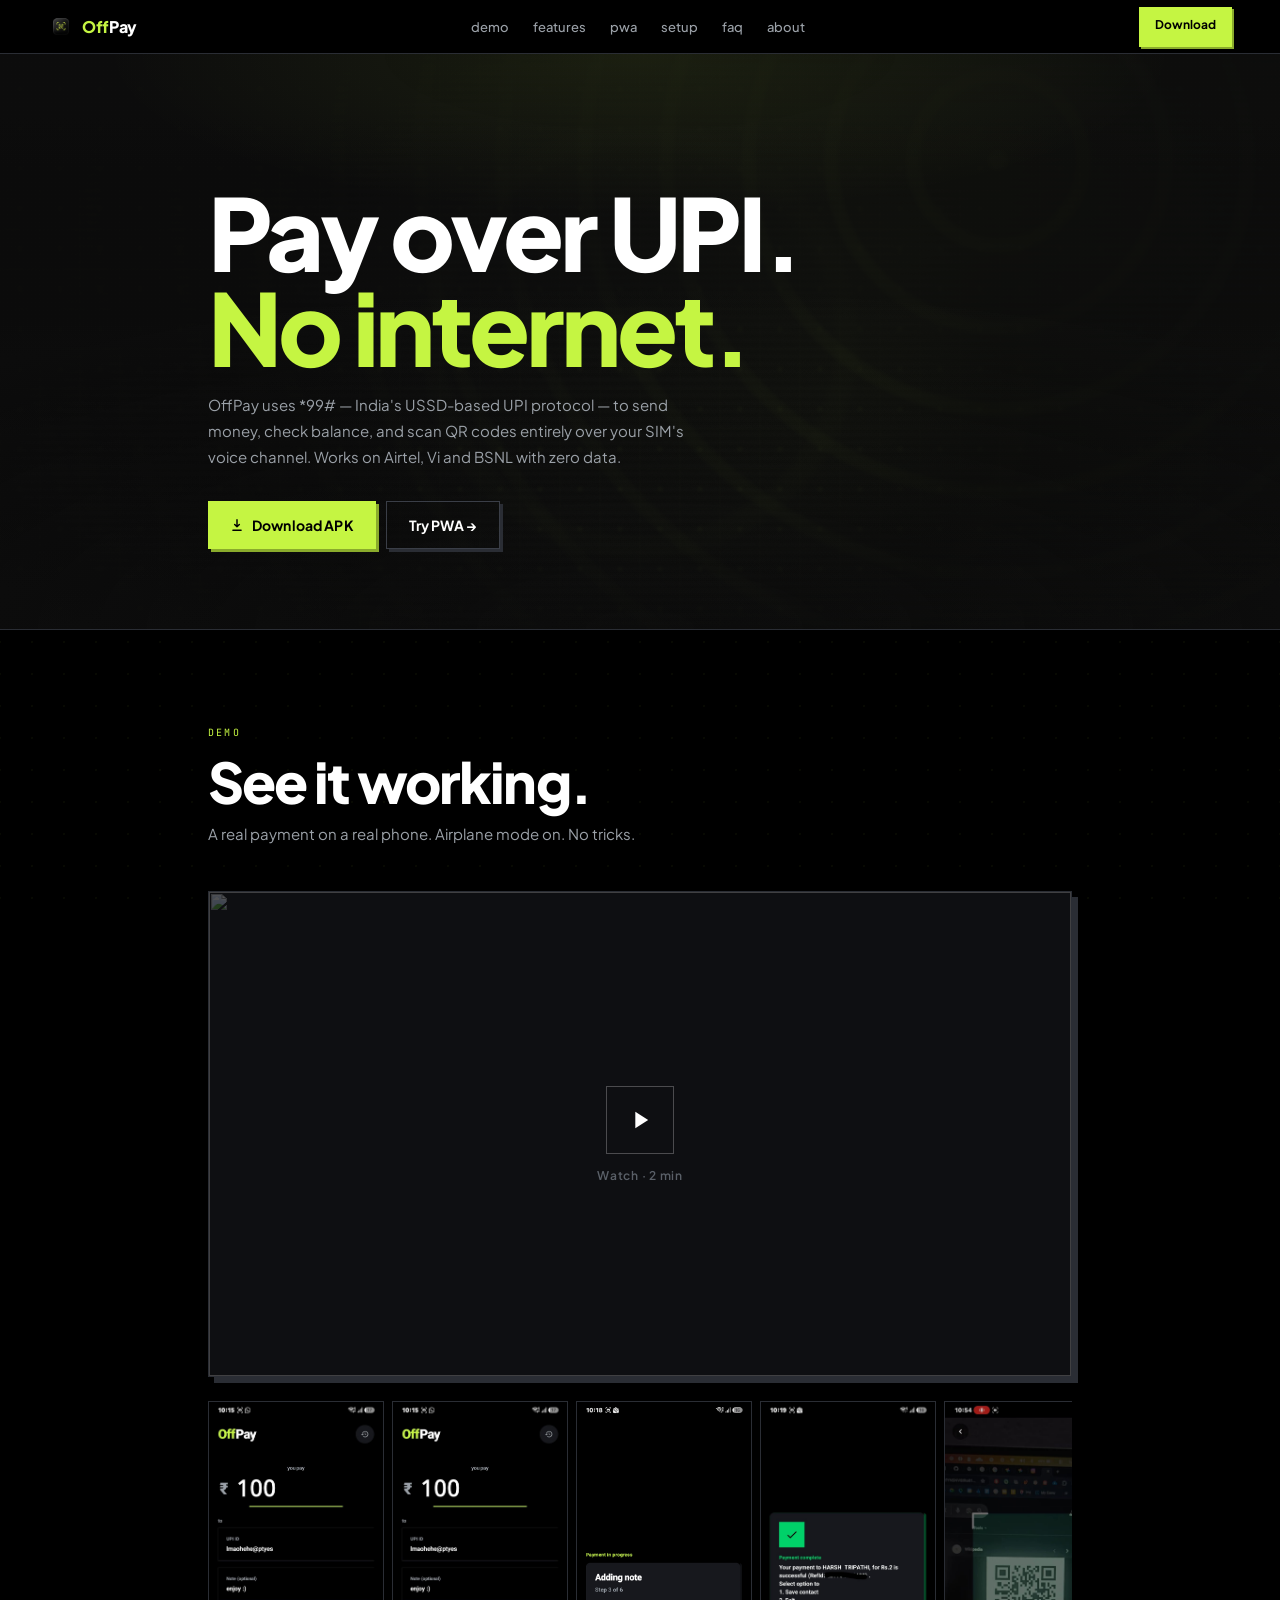
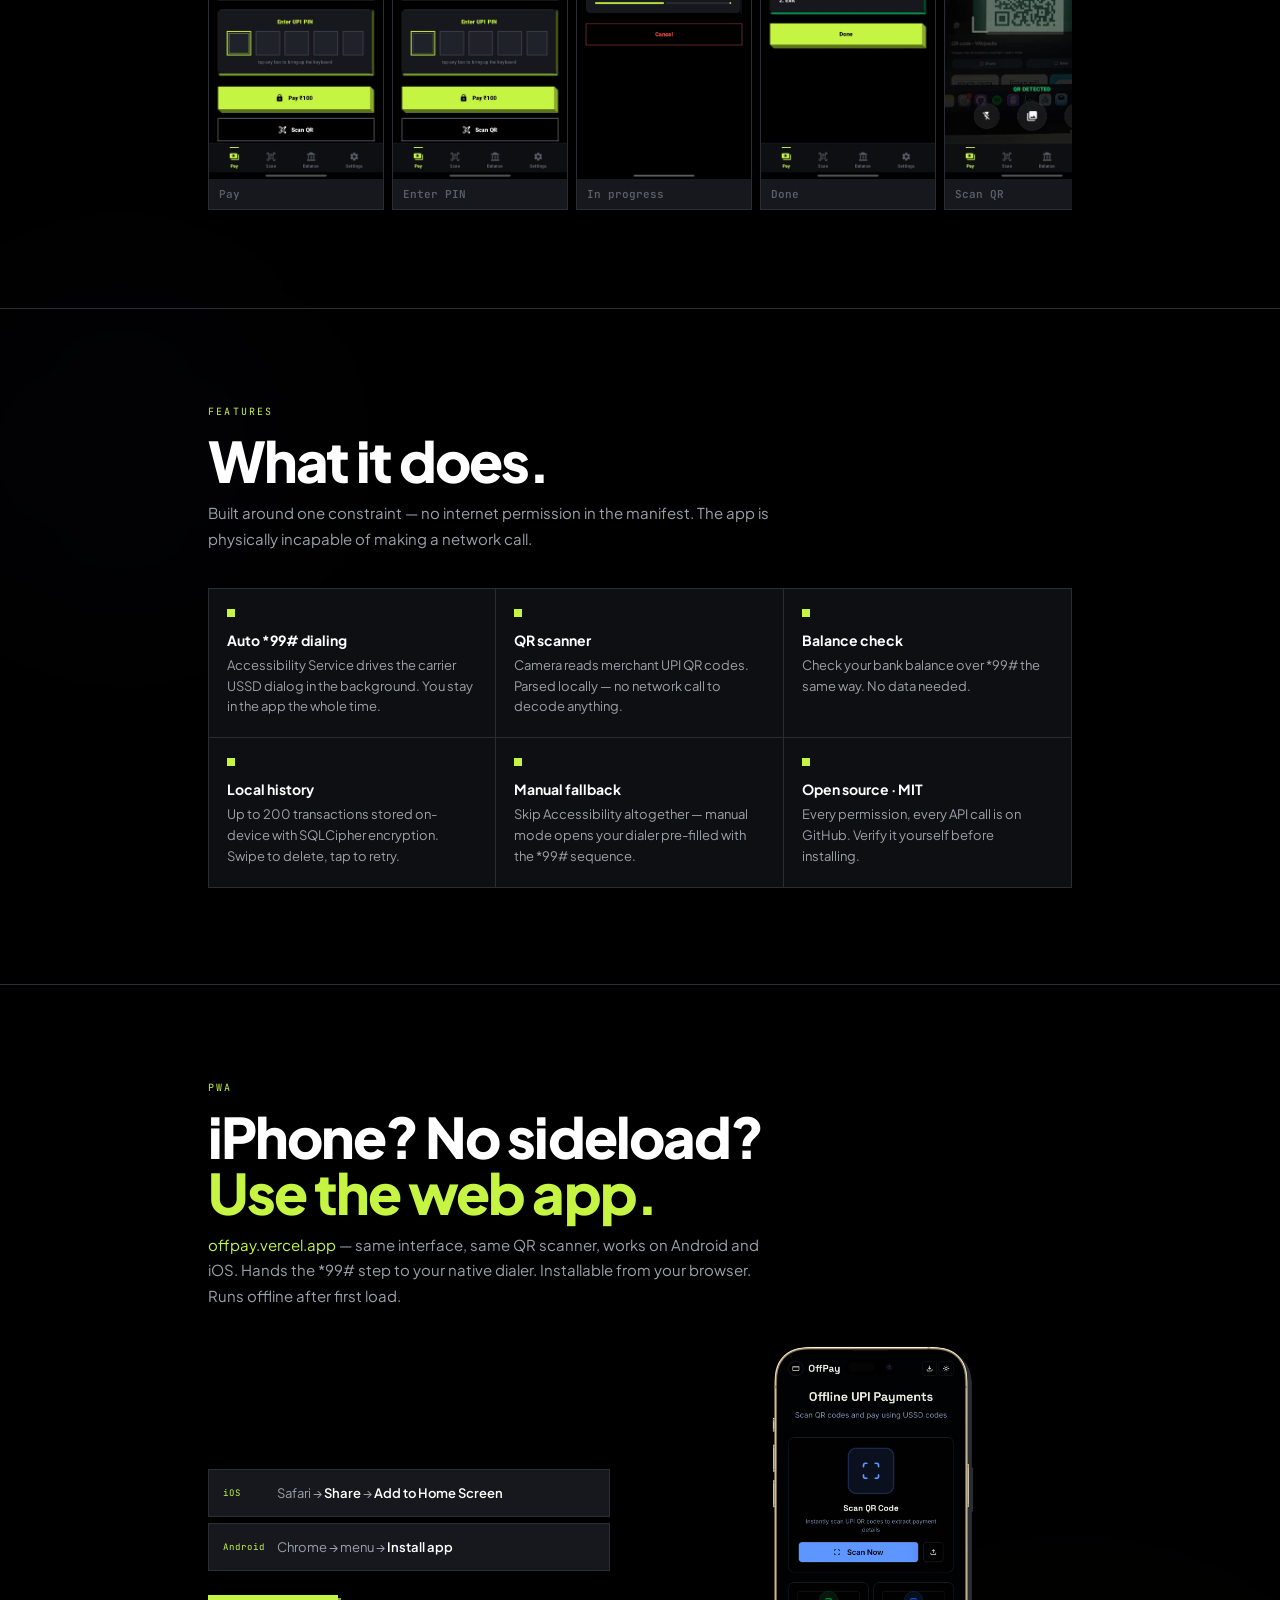
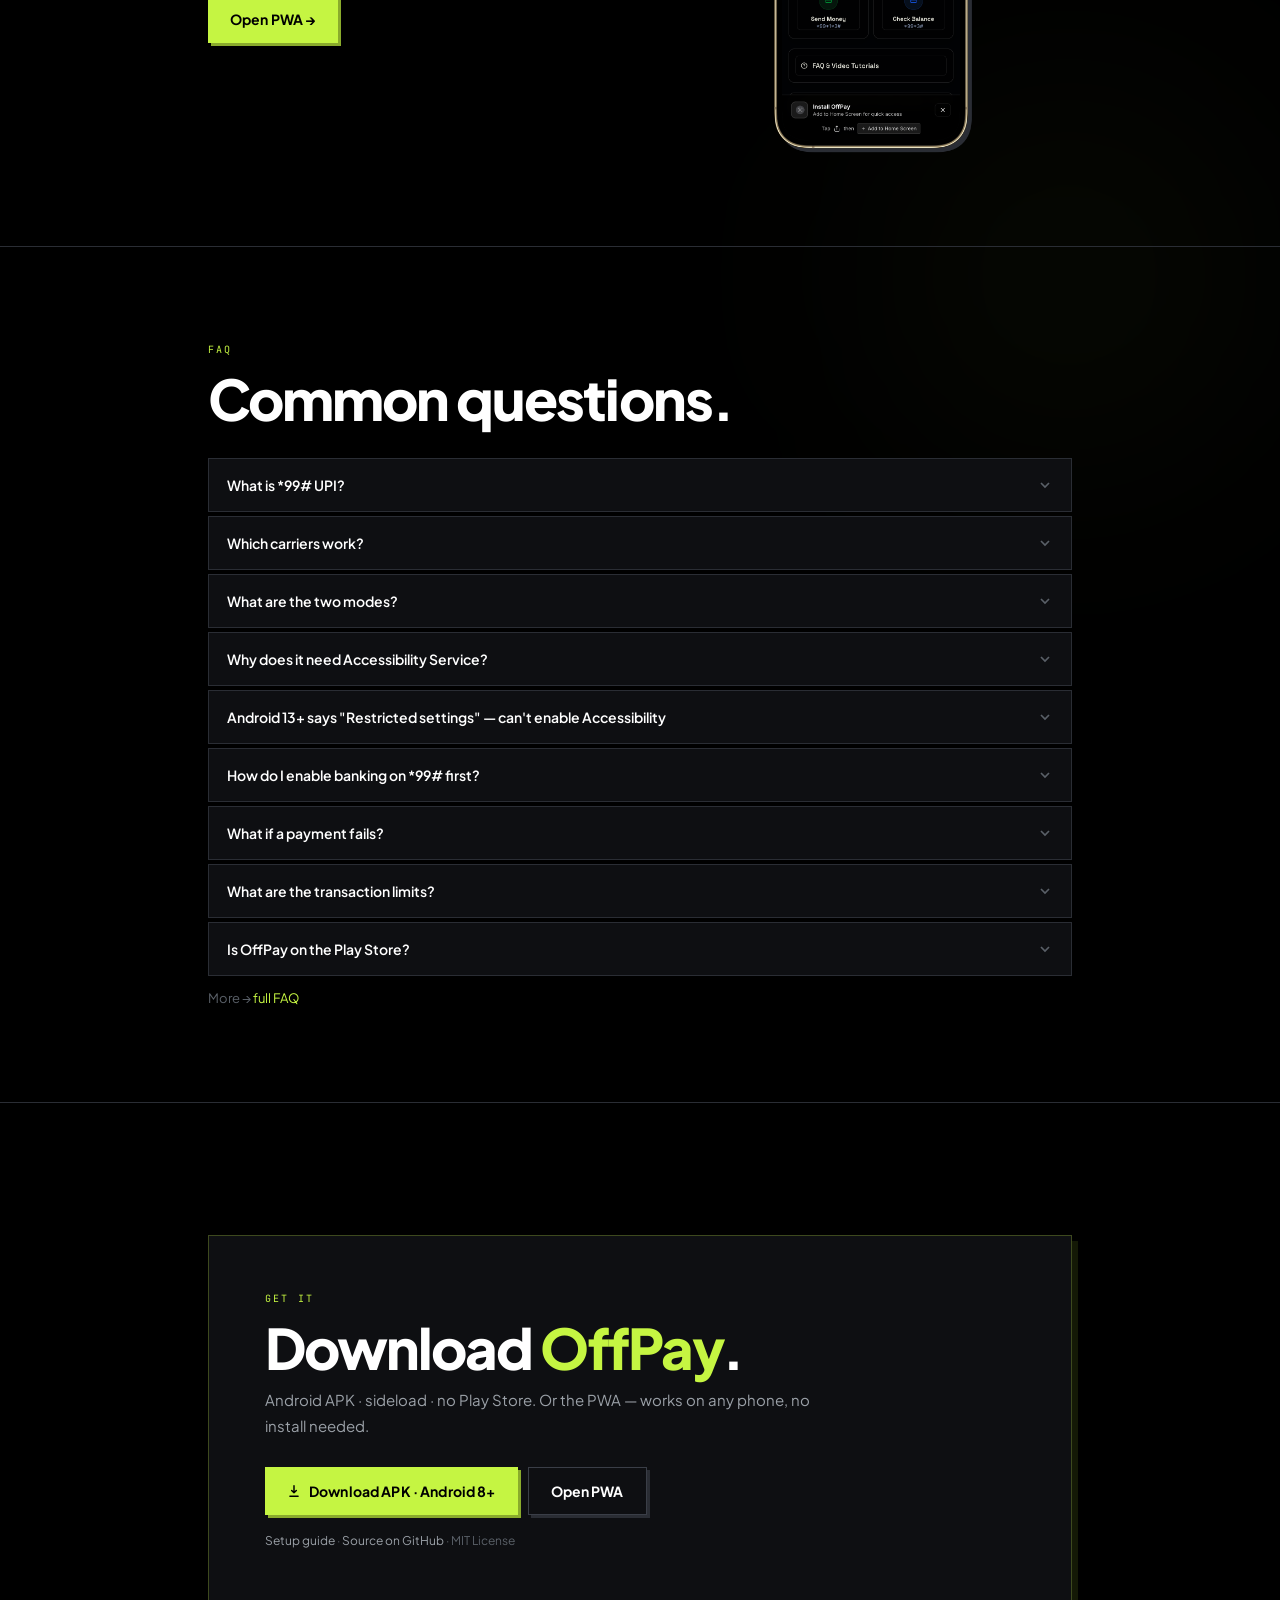
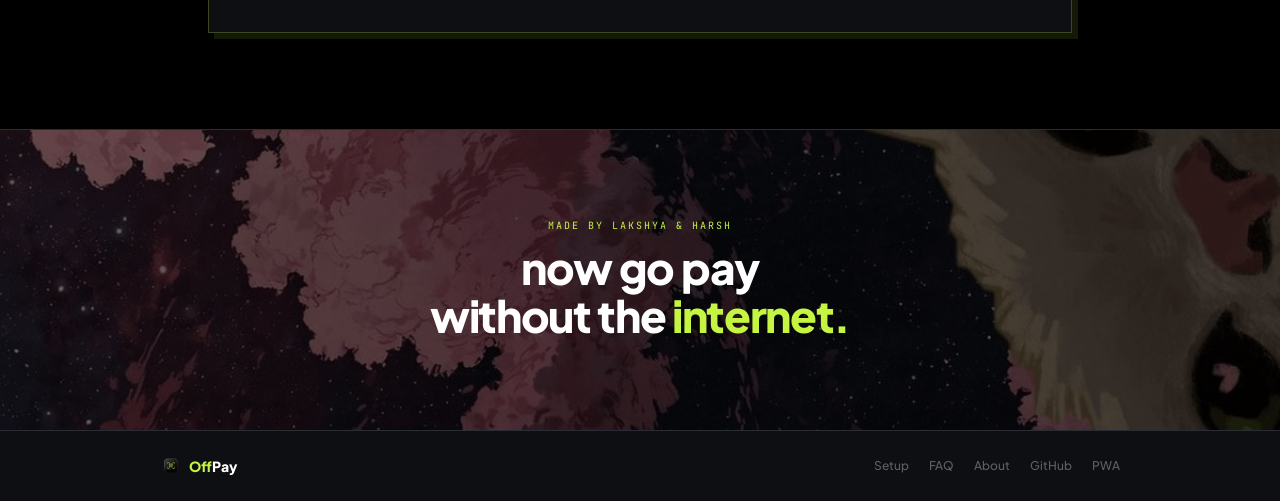
==== website/index.html @ 3134b4dc "BG CHANGE" ====
<!doctype html>
<html lang="en">
<head>
  <meta charset="utf-8" />
  <meta name="viewport" content="width=device-width, initial-scale=1, viewport-fit=cover" />
  <title>OffPay — UPI without the internet</title>

  <meta name="description" content="OffPay sends UPI payments over *99# — no internet, no account, no servers. Android app + PWA." />
  <meta name="theme-color" content="#000000" />
  <meta property="og:title" content="OffPay" />
  <meta property="og:description" content="Send money over UPI. No internet. Just *99# and a phone signal." />
  <meta property="og:type" content="website" />
  <link rel="icon" type="image/png" href="assets/logos/icon.png" />
  <link rel="apple-touch-icon" href="assets/logos/icon.png" />
  <link rel="preconnect" href="https://fonts.googleapis.com" />
  <link rel="preconnect" href="https://fonts.gstatic.com" crossorigin />
  <link href="https://fonts.googleapis.com/css2?family=Plus+Jakarta+Sans:ital,wght@0,400;0,500;0,600;0,700;0,800;1,400&family=JetBrains+Mono:wght@400;500&display=swap" rel="stylesheet" />
  <style>
    /* ─── NeoPOP palette (exact from app Colors.kt) ─── */
    :root {
      --black:        #000000;
      --surface:      #0E0F12;
      --surface-hi:   #16181D;
      --surface-hir:  #1F2229;
      --border:       #2A2D34;
      --border-s:     #3A3E47;
      --text-1:       #FFFFFF;
      --text-2:       #9BA1A8;
      --text-3:       #5A6068;
      --lime:         #C5F542;
      --lime-dim:     #8AAB2C;
      --danger:       #FF4D4D;
      --success:      #00D26A;
      --mono:         'JetBrains Mono', monospace;
      --sans:         'Plus Jakarta Sans', system-ui, sans-serif;
      --max:          960px;
      --pad:          clamp(16px, 4.5vw, 48px);
    }

    /* ─── reset ─── */
    *, *::before, *::after { box-sizing: border-box; margin: 0; padding: 0; }
    html { scroll-behavior: smooth; }
    body {
      background: var(--black);
      color: var(--text-1);
      font-family: var(--sans);
      -webkit-font-smoothing: antialiased;
      overflow-x: hidden;
    }
    body::before {
      content: "";
      position: fixed;
      inset: 0;
      background-image:
        radial-gradient(rgba(197, 245, 66, 0.04) 1px, transparent 1px);
      background-size: 32px 32px;
      background-position: center;
      z-index: -3;
      pointer-events: none;
    }
    img { display: block; max-width: 100%; }
    a { color: inherit; text-decoration: none; }
    button { font-family: inherit; }
    ::selection { background: var(--lime); color: var(--black); }

    /* ─── layout helpers ─── */
    .w { max-width: var(--max); margin: 0 auto; padding: 0 var(--pad); }
    .divider { border: none; border-top: 1px solid var(--border); }
    section { padding: clamp(56px, 8vw, 96px) 0; }

    /* ─── typographic scale ─── */
    .label {
      font-family: var(--mono);
      font-size: 10px;
      letter-spacing: 0.22em;
      color: var(--lime);
      text-transform: uppercase;
      display: block;
      margin-bottom: 14px;
    }
    h1 {
      font-size: clamp(44px, 9vw, 100px);
      font-weight: 800;
      letter-spacing: -0.04em;
      line-height: 0.95;
      color: var(--text-1);
    }
    h2 {
      font-size: clamp(28px, 5vw, 56px);
      font-weight: 800;
      letter-spacing: -0.035em;
      line-height: 1.0;
      color: var(--text-1);
    }
    h3 { font-size: 15px; font-weight: 700; color: var(--text-1); }
    .lime { color: var(--lime); }
    .muted { color: var(--text-2); }
    p.sub {
      font-size: 15px;
      color: var(--text-2);
      line-height: 1.72;
      max-width: 52ch;
      margin-top: 12px;
    }

    /* ─── NeoPOP buttons — sharp edges, 4px shadow offset ─── */
    .btn {
      display: inline-flex; align-items: center; justify-content: center; gap: 8px;
      font-family: var(--sans);
      font-size: 14px; font-weight: 700; letter-spacing: 0.01em;
      padding: 14px 22px;
      min-height: 48px;
      cursor: pointer; border: none;
      transition: transform 80ms, box-shadow 80ms;
      -webkit-tap-highlight-color: transparent;
      touch-action: manipulation;
    }
    .btn:active { transform: translate(2px, 2px); }

    .btn-lime {
      background: var(--lime);
      color: var(--black);
      box-shadow: 3px 3px 0 var(--lime-dim);
    }
    .btn-lime:hover { box-shadow: 4px 4px 0 var(--lime-dim); transform: translate(-1px,-1px); }
    .btn-lime:active { box-shadow: none; transform: translate(3px,3px); }

    .btn-outline {
      background: transparent;
      color: var(--text-1);
      border: 1px solid var(--border-s);
      box-shadow: 3px 3px 0 var(--border);
    }
    .btn-outline:hover { box-shadow: 4px 4px 0 var(--border-s); transform: translate(-1px,-1px); }
    .btn-outline:active { box-shadow: none; transform: translate(3px,3px); }

    @media (max-width: 520px) {
      .btn { width: 100%; }
      .hero-btns { flex-direction: column; }
      .dl-btns { flex-direction: column; }
    }

    /* ─── Nav ─── */
    nav {
      position: sticky; top: 0; z-index: 200;
      display: flex; align-items: center;
      padding: 0 var(--pad); height: 54px;
      background: rgba(0,0,0,0.88);
      backdrop-filter: blur(20px);
      -webkit-backdrop-filter: blur(20px);
      border-bottom: 1px solid var(--border);
    }
    .nav-brand {
      display: flex; align-items: center; gap: 8px;
      font-size: 16px; font-weight: 800; letter-spacing: -0.02em;
    }
    .nav-brand img { width: 26px; height: 26px; }
    .nav-links {
      display: flex; gap: 24px; margin: 0 auto;
      font-size: 13px; font-weight: 500; color: var(--text-2);
    }
    .nav-links a:hover { color: var(--text-1); }
    .nav-links a.active { color: var(--lime); }
    .nav-dl {
      font-size: 12px; font-weight: 700;
      background: var(--lime); color: var(--black);
      padding: 10px 16px;
      min-height: 40px;
      box-shadow: 2px 2px 0 var(--lime-dim);
      transition: box-shadow 80ms, transform 80ms;
      -webkit-tap-highlight-color: transparent;
      touch-action: manipulation;
    }
    .nav-dl:hover { box-shadow: 3px 3px 0 var(--lime-dim); transform: translate(-1px,-1px); }
    .nav-dl:active { box-shadow: none; transform: translate(2px,2px); }
    @media (max-width: 620px) { .nav-links { display: none; } }

    /* ─── Hero ─── */
    .hero {
      position: relative;
      padding: clamp(72px, 12vw, 130px) 0 clamp(48px, 7vw, 80px);
      overflow: hidden;
      isolation: isolate;
    }
    #hero-shader {
      position: absolute;
      inset: 0;
      width: 100%;
      height: 100%;
      z-index: -2;
      display: block;
    }
    .hero-vignette {
      position: absolute;
      inset: 0;
      z-index: -1;
      background:
        radial-gradient(60% 40% at 50% 0%, rgba(197,245,66,0.08) 0%, transparent 70%),
        radial-gradient(80% 60% at 50% 100%, transparent 0%, rgba(13,13,13,0.85) 100%),
        linear-gradient(180deg, rgba(13,13,13,0.40) 0%, rgba(13,13,13,0.10) 35%, rgba(13,13,13,0.85) 100%);
    }

    /* Global Ambient Orbs */
    .ambient-glow-1 {
      position: absolute;
      top: -100px;
      right: 5%;
      width: min(600px, 90vw);
      height: 600px;
      background: radial-gradient(circle, rgba(197, 245, 66, 0.06) 0%, transparent 70%);
      filter: blur(120px);
      pointer-events: none;
      z-index: -10;
    }
    .ambient-glow-2 {
      position: absolute;
      top: 1800px;
      left: -10%;
      width: min(500px, 80vw);
      height: 500px;
      background: radial-gradient(circle, rgba(99, 102, 241, 0.04) 0%, transparent 70%);
      filter: blur(100px);
      pointer-events: none;
      z-index: -10;
    }
    .ambient-glow-3 {
      position: absolute;
      top: 3200px;
      right: -5%;
      width: min(550px, 85vw);
      height: 550px;
      background: radial-gradient(circle, rgba(197, 245, 66, 0.05) 0%, transparent 70%);
      filter: blur(110px);
      pointer-events: none;
      z-index: -10;
    }
    .hero h1 { margin-bottom: 18px; }
    .hero p.sub { margin-bottom: 32px; max-width: 46ch; }
    .hero-btns { display: flex; flex-wrap: wrap; gap: 10px; }

    /* ─── NeoPOP card ─── */
    .np-card {
      background: var(--surface-hi);
      border: 1px solid var(--border);
      box-shadow: 4px 4px 0 var(--border);
      padding: 24px;
    }
    .np-card-sm {
      background: var(--surface-hi);
      border: 1px solid var(--border);
      box-shadow: 3px 3px 0 var(--border);
      padding: 18px 20px;
    }

    /* ─── Video facade ─── */
    .video-wrap {
      margin-top: 44px;
      aspect-ratio: 16/9;
      position: relative;
      border: 1px solid var(--border);
      box-shadow: 6px 6px 0 var(--border);
      overflow: hidden;
      cursor: pointer;
      background: var(--surface);
    }
    .video-wrap iframe { position: absolute; inset: 0; width: 100%; height: 100%; border: none; }
    .video-facade {
      position: absolute; inset: 0; display: flex;
      flex-direction: column; align-items: center; justify-content: center;
      background: var(--surface); z-index: 2; transition: opacity 180ms;
    }
    .video-facade.gone { opacity: 0; pointer-events: none; }
    .video-facade img {
      position: absolute; inset: 0; width: 100%; height: 100%;
      object-fit: cover; opacity: 0.28;
    }
    .play-ring {
      position: relative;
      width: 68px; height: 68px;
      border: 1.5px solid rgba(255,255,255,0.25);
      display: flex; align-items: center; justify-content: center;
      color: var(--text-1); transition: border-color 140ms, color 140ms;
    }
    .video-facade:hover .play-ring { border-color: var(--lime); color: var(--lime); }
    .play-label { position: relative; margin-top: 14px; font-size: 12px; font-weight: 600; color: var(--text-3); letter-spacing: 0.06em; }

    /* ─── Screenshots strip ─── */
    .shots {
      display: flex; gap: 8px;
      overflow-x: auto; scroll-snap-type: x mandatory;
      -webkit-overflow-scrolling: touch;
      scrollbar-width: none; margin-top: 24px;
      padding-bottom: 2px; /* prevent border clipping */
    }
    .shots::-webkit-scrollbar { display: none; }
    .shot {
      flex: 0 0 auto; width: clamp(110px, 28vw, 176px);
      scroll-snap-align: start;
      border: 1px solid var(--border);
      background: var(--surface-hi);
    }
    .shot img { width: 100%; aspect-ratio: 9/19.5; object-fit: cover; }
    .shot-cap { padding: 8px 10px; font-size: 11px; font-weight: 600; color: var(--text-3); font-family: var(--mono); }

    /* ─── Features grid ─── */
    .feat-grid {
      display: grid; grid-template-columns: repeat(3,1fr);
      border: 1px solid var(--border);
      margin-top: 36px;
    }
    @media (max-width: 680px) { .feat-grid { grid-template-columns: 1fr 1fr; } }
    @media (max-width: 420px) { .feat-grid { grid-template-columns: 1fr; } }
    .feat-cell {
      padding: 20px 18px;
      border-right: 1px solid var(--border);
      border-bottom: 1px solid var(--border);
      background: var(--surface);
      transition: background 150ms;
    }
    .feat-cell:hover { background: var(--surface-hi); }
    /* 3-col: last cell in each row has no right border; last row has no bottom border */
    .feat-cell:nth-child(3n) { border-right: none; }
    .feat-cell:nth-last-child(-n+3):nth-child(3n+1),
    .feat-cell:nth-last-child(-n+3):nth-child(3n+2),
    .feat-cell:nth-last-child(-n+3):nth-child(3n+3) { border-bottom: none; }
    /* 2-col mobile */
    @media (max-width: 680px) {
      .feat-cell:nth-child(3n) { border-right: 1px solid var(--border); }
      .feat-cell:nth-child(2n) { border-right: none; }
      .feat-cell:nth-last-child(-n+2) { border-bottom: none; }
      .feat-cell:nth-last-child(1) { border-bottom: none; }
    }
    /* 1-col mobile */
    @media (max-width: 420px) {
      .feat-cell { border-right: none !important; }
      .feat-cell:last-child { border-bottom: none; }
    }

    .feat-dot {
      width: 8px; height: 8px; background: var(--lime);
      margin-bottom: 14px;
    }
    .feat-cell h3 { margin-bottom: 6px; font-size: 14px; }
    .feat-cell p { font-size: 13px; color: var(--text-2); line-height: 1.6; }

    /* ─── PWA section ─── */
    .pwa-grid {
      display: grid; grid-template-columns: 1fr 1fr;
      gap: clamp(24px, 5vw, 60px); align-items: center;
      margin-top: 36px;
    }
    @media (max-width: 680px) {
      .pwa-grid { grid-template-columns: 1fr; }
      /* on mobile show image below text, smaller */
      .pwa-mockup { order: 2; }
      .pwa-content { order: 1; }
    }
    .pwa-mockup img {
      max-width: 200px;
      margin: 0 auto;
      filter: drop-shadow(4px 4px 0 var(--border));
    }
    @media (max-width: 680px) {
      .pwa-mockup img { max-width: 130px; }
    }
    .install-steps { display: flex; flex-direction: column; gap: 6px; margin: 18px 0 24px; }
    .install-step {
      display: flex; gap: 12px; align-items: center;
      background: var(--surface-hi); border: 1px solid var(--border);
      padding: 14px;
      min-height: 48px;
    }
    .install-os { font-family: var(--mono); font-size: 9px; letter-spacing: 0.12em; color: var(--lime); flex-shrink: 0; width: 42px; }
    .install-step p { font-size: 13px; color: var(--text-2); }
    .install-step strong { color: var(--text-1); font-weight: 600; }

    /* ─── FAQ ─── */
    .faq-list { margin-top: 32px; display: flex; flex-direction: column; gap: 4px; }
    details { border: 1px solid var(--border); background: var(--surface); }
    details[open] { border-left: 2px solid var(--lime); }
    summary {
      display: flex; justify-content: space-between; align-items: center;
      gap: 14px; padding: 16px 18px;
      font-size: 14px; font-weight: 600; color: var(--text-1);
      cursor: pointer; list-style: none; user-select: none;
      min-height: 52px;
      -webkit-tap-highlight-color: transparent;
      touch-action: manipulation;
    }
    summary::-webkit-details-marker { display: none; }
    .chev { color: var(--text-3); flex-shrink: 0; transition: transform 200ms; }
    details[open] .chev { transform: rotate(180deg); color: var(--lime); }
    .faq-ans {
      padding: 14px 18px 18px; border-top: 1px solid var(--border);
      font-size: 13.5px; color: var(--text-2); line-height: 1.72;
    }
    .faq-ans a { color: var(--lime); }
    .faq-ans code { font-family: var(--mono); font-size: 12px; color: var(--lime); background: rgba(197,245,66,0.07); padding: 1px 5px; }
    .faq-ans strong { color: var(--text-1); font-weight: 600; }
    .steps-list { margin-top: 10px; display: flex; flex-direction: column; gap: 6px; }
    .step-row { display: flex; gap: 12px; align-items: flex-start; }
    .step-num {
      width: 22px; height: 22px; background: var(--lime);
      color: var(--black); font-size: 11px; font-weight: 700;
      display: flex; align-items: center; justify-content: center;
      flex-shrink: 0; margin-top: 1px;
    }
    .step-body { font-size: 13px; color: var(--text-2); line-height: 1.55; }
    .carrier-tags { display: flex; gap: 6px; flex-wrap: wrap; margin-top: 10px; }
    .carrier-tag { font-family: var(--mono); font-size: 10px; letter-spacing: 0.1em; padding: 5px 10px; font-weight: 500; }
    .tag-yes { background: rgba(0,210,106,0.12); color: var(--success); border: 1px solid rgba(0,210,106,0.25); }
    .tag-no  { background: rgba(255,77,77,0.1);  color: var(--danger);  border: 1px solid rgba(255,77,77,0.2); }
    .modes-row { display: flex; flex-direction: column; gap: 10px; margin-top: 4px; }
    .mode-card { background: var(--surface-hir); border: 1px solid var(--border); padding: 14px 16px; }
    .mode-card b { color: var(--text-1); font-size: 13px; font-weight: 700; }
    .mode-card p { font-size: 12.5px; color: var(--text-2); margin-top: 4px; line-height: 1.5; }

    /* ─── Download box ─── */
    .dl-box {
      background: var(--surface);
      border: 1px solid rgba(197,245,66,0.25);
      box-shadow: 6px 6px 0 rgba(197,245,66,0.1);
      padding: clamp(28px, 5vw, 56px);
      margin-top: 36px;
    }
    .dl-box h2 { margin-bottom: 8px; }
    .dl-box > p { margin-bottom: 28px; }
    .dl-btns { display: flex; flex-wrap: wrap; gap: 10px; }
    .dl-note { margin-top: 18px; font-size: 12px; color: var(--text-3); }
    .dl-note a { color: var(--text-2); }
    .dl-note a:hover { color: var(--text-1); }

    /* ─── Cat ─── */
    .cat { position: relative; overflow: hidden; border-top: 1px solid var(--border); }
    .cat-img { width: 100%; height: clamp(160px, 26vw, 300px); object-fit: cover; object-position: center 35%; filter: brightness(0.4); }
    .cat-copy {
      position: absolute; inset: 0;
      display: flex; flex-direction: column; align-items: center; justify-content: center;
      text-align: center; padding: var(--pad);
    }
    .cat-by { font-family: var(--mono); font-size: 10px; letter-spacing: 0.2em; color: var(--lime); margin-bottom: 12px; text-transform: uppercase; }
    .cat-line { font-size: clamp(22px, 4.5vw, 44px); font-weight: 800; letter-spacing: -0.03em; color: var(--text-1); line-height: 1.08; }

    /* ─── Footer ─── */
    footer { background: var(--surface); border-top: 1px solid var(--border); padding: 24px var(--pad); }
    .foot-in { max-width: var(--max); margin: 0 auto; display: flex; flex-wrap: wrap; align-items: center; justify-content: space-between; gap: 14px; }
    .foot-brand { display: flex; align-items: center; gap: 7px; font-size: 14px; font-weight: 800; letter-spacing: -0.02em; }
    .foot-brand img { width: 22px; height: 22px; }
    .foot-links { display: flex; flex-wrap: wrap; gap: 20px; font-size: 12px; color: var(--text-3); font-weight: 500; }
    .foot-links a:hover { color: var(--text-1); }

    /* ─── Modal ─── */
    #modal { display: none; position: fixed; inset: 0; z-index: 999; background: rgba(0,0,0,0.72); backdrop-filter: blur(10px); align-items: center; justify-content: center; padding: 20px; }
    #modal.on { display: flex; }
    .modal-card {
      background: var(--surface-hi);
      border: 1px solid rgba(197,245,66,0.25);
      box-shadow: 6px 6px 0 rgba(197,245,66,0.12);
      padding: clamp(24px, 4vw, 40px);
      max-width: 380px; width: 100%;
      text-align: center;
      animation: popIn 240ms cubic-bezier(.2,.8,.2,1);
    }
    @keyframes popIn { from { opacity: 0; transform: translateY(10px) scale(.97); } to { opacity: 1; transform: none; } }
    .modal-card .lime-sq { width: 48px; height: 48px; background: var(--lime); display: flex; align-items: center; justify-content: center; margin: 0 auto 16px; }
    .modal-card h3 { font-size: 17px; font-weight: 800; letter-spacing: -0.02em; color: var(--text-1); margin-bottom: 8px; }
    .modal-card p { font-size: 13px; color: var(--text-2); line-height: 1.65; margin-bottom: 22px; }
    .modal-cta { display: block; background: var(--lime); color: var(--black); font-weight: 700; font-size: 13px; padding: 13px; box-shadow: 3px 3px 0 var(--lime-dim); margin-bottom: 10px; transition: box-shadow 80ms, transform 80ms; }
    .modal-cta:hover { box-shadow: 4px 4px 0 var(--lime-dim); transform: translate(-1px,-1px); }
    .modal-skip { background: none; border: none; color: var(--text-3); font-size: 12px; cursor: pointer; padding: 4px; font-family: var(--sans); }
    .modal-skip:hover { color: var(--text-2); }
  </style>
</head>
<body>

<div class="ambient-glow-1" aria-hidden="true"></div>
<div class="ambient-glow-2" aria-hidden="true"></div>
<div class="ambient-glow-3" aria-hidden="true"></div>


<!-- Modal -->
<div id="modal" role="dialog" aria-modal="true">
  <div class="modal-card">
    <div class="lime-sq">
      <svg width="20" height="20" viewBox="0 0 24 24" fill="none" stroke="black" stroke-width="2.5" stroke-linecap="round" stroke-linejoin="round"><path d="M12 22s8-4 8-10V5l-8-3-8 3v7c0 6 8 10 8 10z"/></svg>
    </div>
    <h3>One quick setup step</h3>
    <p>OffPay needs Accessibility Service to auto-dial *99#. Watch the guide — takes about 2 minutes.</p>
    <a href="setup.html" class="modal-cta">Watch Setup Guide →</a>
    <button class="modal-skip" id="modal-skip">Skip for now</button>
  </div>
</div>

<!-- Nav -->
<nav>
  <a href="index.html" class="nav-brand">
    <img src="assets/logos/icon.png" alt="OffPay" />
    <span><span class="lime">Off</span>Pay</span>
  </a>
  <div class="nav-links">
    <a href="#demo">demo</a>
    <a href="#features">features</a>
    <a href="#pwa">pwa</a>
    <a href="setup.html">setup</a>
    <a href="faq.html">faq</a>
    <a href="about.html">about</a>
  </div>
  <a href="#download" class="nav-dl">Download</a>
</nav>

<!-- ─── Hero ─── -->
<section class="hero">
  <canvas id="hero-shader" aria-hidden="true"></canvas>
  <div class="hero-vignette" aria-hidden="true"></div>
  <div class="w">
    <h1>Pay over UPI.<br/><span class="lime">No internet.</span></h1>
    <p class="sub">OffPay uses *99# — India's USSD-based UPI protocol — to send money, check balance, and scan QR codes entirely over your SIM's voice channel. Works on Airtel, Vi and BSNL with zero data.</p>
    <div class="hero-btns">
      <a href="https://github.com/laksh-ya/offpayapp/releases" target="_blank" rel="noopener" class="btn btn-lime" id="apk-btn">
        <svg width="14" height="14" viewBox="0 0 24 24" fill="none" stroke="currentColor" stroke-width="2.5" stroke-linecap="round" stroke-linejoin="round"><path d="M12 3v12m0 0l-4-4m4 4l4-4M5 21h14"/></svg>
        Download APK
      </a>

      <a href="https://offpay.vercel.app/" target="_blank" rel="noopener" class="btn btn-outline">Try PWA →</a>
    </div>
  </div>
</section>

<hr class="divider" />


<!-- ─── Demo ─── -->
<section id="demo">
  <div class="w">
    <span class="label">Demo</span>
    <h2>See it working.</h2>
    <p class="sub">A real payment on a real phone. Airplane mode on. No tricks.</p>

    <div class="video-wrap" data-yt="iODYB15kApI">
      <div class="video-facade">
        <img src="https://img.youtube.com/vi/iODYB15kApI/maxresdefault.jpg" alt="" />
        <div class="play-ring">
          <svg width="28" height="28" viewBox="0 0 24 24" fill="currentColor"><path d="M8 5v14l11-7z"/></svg>
        </div>
        <span class="play-label">Watch · 2 min</span>
      </div>
    </div>

    <div class="shots">
      <figure class="shot">
        <img src="assets/screenshots/pay-form.jpeg" alt="Pay screen" loading="lazy" />
        <div class="shot-cap">Pay</div>
      </figure>
      <figure class="shot">
        <img src="assets/screenshots/pay-form-alt.jpeg" alt="PIN entry" loading="lazy" />
        <div class="shot-cap">Enter PIN</div>
      </figure>
      <figure class="shot">
        <img src="assets/screenshots/payment-running.jpeg" alt="In progress" loading="lazy" />
        <div class="shot-cap">In progress</div>
      </figure>
      <figure class="shot">
        <img src="assets/screenshots/payment-success.jpeg" alt="Success" loading="lazy" />
        <div class="shot-cap">Done</div>
      </figure>
      <figure class="shot">
        <img src="assets/screenshots/qr-scanner.jpeg" alt="QR scanner" loading="lazy" />
        <div class="shot-cap">Scan QR</div>
      </figure>
      <figure class="shot">
        <img src="assets/screenshots/history-list.jpeg" alt="History" loading="lazy" />
        <div class="shot-cap">History</div>
      </figure>
      <figure class="shot">
        <img src="assets/screenshots/balance-result.jpeg" alt="Balance" loading="lazy" />
        <div class="shot-cap">Balance</div>
      </figure>
    </div>
  </div>
</section>

<hr class="divider" />

<!-- ─── Features ─── -->
<section id="features">
  <div class="w">
    <span class="label">Features</span>
    <h2>What it does.</h2>
    <p class="sub">Built around one constraint — no internet permission in the manifest. The app is physically incapable of making a network call.</p>

    <div class="feat-grid">
      <div class="feat-cell">
        <div class="feat-dot"></div>
        <h3>Auto *99# dialing</h3>
        <p>Accessibility Service drives the carrier USSD dialog in the background. You stay in the app the whole time.</p>
      </div>
      <div class="feat-cell">
        <div class="feat-dot"></div>
        <h3>QR scanner</h3>
        <p>Camera reads merchant UPI QR codes. Parsed locally — no network call to decode anything.</p>
      </div>
      <div class="feat-cell">
        <div class="feat-dot"></div>
        <h3>Balance check</h3>
        <p>Check your bank balance over *99# the same way. No data needed.</p>
      </div>
      <div class="feat-cell">
        <div class="feat-dot"></div>
        <h3>Local history</h3>
        <p>Up to 200 transactions stored on-device with SQLCipher encryption. Swipe to delete, tap to retry.</p>
      </div>
      <div class="feat-cell">
        <div class="feat-dot"></div>
        <h3>Manual fallback</h3>
        <p>Skip Accessibility altogether — manual mode opens your dialer pre-filled with the *99# sequence.</p>
      </div>
      <div class="feat-cell">
        <div class="feat-dot"></div>
        <h3>Open source · MIT</h3>
        <p>Every permission, every API call is on GitHub. Verify it yourself before installing.</p>
      </div>
    </div>
  </div>
</section>

<hr class="divider" />

<!-- ─── PWA ─── -->
<section id="pwa">
  <div class="w">
    <span class="label">PWA</span>
    <h2>iPhone? No sideload?<br/><span class="lime">Use the web app.</span></h2>
    <p class="sub"><a href="https://offpay.vercel.app" target="_blank" rel="noopener" style="color:var(--lime)">offpay.vercel.app</a> — same interface, same QR scanner, works on Android and iOS. Hands the *99# step to your native dialer. Installable from your browser. Runs offline after first load.</p>

    <div class="pwa-grid">
      <div class="pwa-content">
        <div class="install-steps">
          <div class="install-step">
            <span class="install-os">iOS</span>
            <p>Safari → <strong>Share</strong> → <strong>Add to Home Screen</strong></p>
          </div>
          <div class="install-step">
            <span class="install-os">Android</span>
            <p>Chrome → menu → <strong>Install app</strong></p>
          </div>
        </div>
        <a href="https://offpay.vercel.app/" target="_blank" rel="noopener" class="btn btn-lime">Open PWA →</a>
      </div>
      <div class="pwa-mockup">
        <img src="assets/pwa-mockup.png" alt="OffPay PWA" loading="lazy" />
      </div>
    </div>
  </div>
</section>

<hr class="divider" />

<!-- ─── FAQ ─── -->
<section id="faq">
  <div class="w">
    <span class="label">FAQ</span>
    <h2>Common questions.</h2>

    <div class="faq-list">

      <details>
        <summary>What is *99# UPI?
          <svg class="chev" width="16" height="16" viewBox="0 0 24 24" fill="none" stroke="currentColor" stroke-width="2.5"><polyline points="6 9 12 15 18 9"/></svg>
        </summary>
        <div class="faq-ans">*99# is India's USSD-based UPI service built by NPCI. It works without internet — you dial a code, your bank shows menus through SMS-style dialogs over the voice channel, and you reply to send money. Works on any phone with a basic cellular signal.</div>
      </details>

      <details>
        <summary>Which carriers work?
          <svg class="chev" width="16" height="16" viewBox="0 0 24 24" fill="none" stroke="currentColor" stroke-width="2.5"><polyline points="6 9 12 15 18 9"/></svg>
        </summary>
        <div class="faq-ans">
          Airtel, Vodafone (Vi), and BSNL — yes. Jio — no. That's a Jio network-level constraint, not an OffPay limitation.
          <div class="carrier-tags">
            <span class="carrier-tag tag-yes">AIRTEL ✓</span>
            <span class="carrier-tag tag-yes">VI ✓</span>
            <span class="carrier-tag tag-yes">BSNL ✓</span>
            <span class="carrier-tag tag-no">JIO ✗</span>
          </div>
        </div>
      </details>

      <details>
        <summary>What are the two modes?
          <svg class="chev" width="16" height="16" viewBox="0 0 24 24" fill="none" stroke="currentColor" stroke-width="2.5"><polyline points="6 9 12 15 18 9"/></svg>
        </summary>
        <div class="faq-ans">
          <div class="modes-row">
            <div class="mode-card">
              <b>Auto</b>
              <p>OffPay handles the carrier dialog automatically using Accessibility Service — you stay in OffPay throughout the payment.</p>
            </div>
            <div class="mode-card">
              <b>Manual</b>
              <p>Copies the UPI ID and opens your dialer pre-filled with the *99# code. You navigate the menus yourself. No Accessibility Service needed.</p>
            </div>
          </div>
        </div>
      </details>

      <details>
        <summary>Why does it need Accessibility Service?
          <svg class="chev" width="16" height="16" viewBox="0 0 24 24" fill="none" stroke="currentColor" stroke-width="2.5"><polyline points="6 9 12 15 18 9"/></svg>
        </summary>
        <div class="faq-ans">Android's only public USSD API can't navigate multi-step menus. The Accessibility Service is what lets OffPay automatically type your amount, UPI ID, and PIN into the carrier's dialog so you don't have to. Without it, use Manual mode.</div>
      </details>

      <details>
        <summary>Android 13+ says "Restricted settings" — can't enable Accessibility
          <svg class="chev" width="16" height="16" viewBox="0 0 24 24" fill="none" stroke="currentColor" stroke-width="2.5"><polyline points="6 9 12 15 18 9"/></svg>
        </summary>
        <div class="faq-ans">
          Since OffPay is sideloaded (not from Play Store), Android 13+ blocks restricted settings like Accessibility by default. Fix:
          <div class="steps-list">
            <div class="step-row"><div class="step-num">1</div><div class="step-body">Settings → Apps → OffPay</div></div>
            <div class="step-row"><div class="step-num">2</div><div class="step-body">Tap the ⋮ three-dot menu (top right)</div></div>
            <div class="step-row"><div class="step-num">3</div><div class="step-body"><strong>Allow restricted settings</strong> → confirm with your PIN or fingerprint</div></div>
            <div class="step-row"><div class="step-num">4</div><div class="step-body">Return to OffPay → enable Accessibility — it works now</div></div>
          </div>
        </div>
      </details>

      <details>
        <summary>How do I enable banking on *99# first?
          <svg class="chev" width="16" height="16" viewBox="0 0 24 24" fill="none" stroke="currentColor" stroke-width="2.5"><polyline points="6 9 12 15 18 9"/></svg>
        </summary>
        <div class="faq-ans">
          This one-time setup links your bank account to the *99# channel. After this, OffPay handles everything.
          <div class="steps-list">
            <div class="step-row"><div class="step-num">1</div><div class="step-body">Open your phone's dialer and call *99#</div></div>
            <div class="step-row"><div class="step-num">2</div><div class="step-body">Enter your bank name when prompted (SBI, HDFC, ICICI, etc.)</div></div>
            <div class="step-row"><div class="step-num">3</div><div class="step-body">Follow on-screen prompts to link your bank account</div></div>
          </div>
          Done once, you never need to do it again.
        </div>
      </details>

      <details>
        <summary>What if a payment fails?
          <svg class="chev" width="16" height="16" viewBox="0 0 24 24" fill="none" stroke="currentColor" stroke-width="2.5"><polyline points="6 9 12 15 18 9"/></svg>
        </summary>
        <div class="faq-ans">OffPay shows the carrier's exact error message. Common causes: wrong PIN, bank not linked to *99#, daily limit exceeded, wrong UPI ID, or weak signal. Tap the failed transaction in history to see the full reply and retry in one tap. A 25-second timeout prevents stuck sessions.</div>
      </details>

      <details>
        <summary>What are the transaction limits?
          <svg class="chev" width="16" height="16" viewBox="0 0 24 24" fill="none" stroke="currentColor" stroke-width="2.5"><polyline points="6 9 12 15 18 9"/></svg>
        </summary>
        <div class="faq-ans">₹5,000 per transaction and ₹10,000 per day — NPCI network-level limits for *99#, not set by OffPay.</div>
      </details>

      <details>
        <summary>Is OffPay on the Play Store?
          <svg class="chev" width="16" height="16" viewBox="0 0 24 24" fill="none" stroke="currentColor" stroke-width="2.5"><polyline points="6 9 12 15 18 9"/></svg>
        </summary>
        <div class="faq-ans">Not currently. Download the APK from <a href="https://github.com/laksh-ya/offpayapp/releases" target="_blank" rel="noopener">GitHub releases</a>, or use the <a href="https://offpay.vercel.app" target="_blank" rel="noopener">PWA</a> on any phone (including iOS) without sideloading.</div>
      </details>

    </div>
    <p style="margin-top:14px; font-size:13px; color:var(--text-3)">More → <a href="faq.html" style="color:var(--lime)">full FAQ</a></p>
  </div>
</section>

<hr class="divider" />

<!-- ─── Download ─── -->
<section id="download">
  <div class="w">
    <div class="dl-box">
      <span class="label">Get it</span>
      <h2>Download <span class="lime">OffPay</span>.</h2>
      <p class="sub">Android APK · sideload · no Play Store. Or the PWA — works on any phone, no install needed.</p>
      <div class="dl-btns">
        <a href="https://github.com/laksh-ya/offpayapp/releases" target="_blank" rel="noopener" class="btn btn-lime" id="apk-btn-2">
          <svg width="14" height="14" viewBox="0 0 24 24" fill="none" stroke="currentColor" stroke-width="2.5" stroke-linecap="round" stroke-linejoin="round"><path d="M12 3v12m0 0l-4-4m4 4l4-4M5 21h14"/></svg>
          Download APK · Android 8+
        </a>
        <a href="https://offpay.vercel.app/" target="_blank" rel="noopener" class="btn btn-outline">Open PWA</a>
      </div>
      <p class="dl-note">
        <a href="setup.html">Setup guide</a> ·
        <a href="https://github.com/Laksh-ya/OffPayApp" target="_blank" rel="noopener">Source on GitHub</a> ·
        MIT License
      </p>
    </div>
  </div>
</section>

<!-- ─── Cat ─── -->
<div class="cat" aria-hidden="true">
  <img class="cat-img" src="assets/cat_aesthetic.png" alt="" loading="lazy" />
  <div class="cat-copy">
    <div class="cat-by">Made by Lakshya &amp; Harsh</div>
    <div class="cat-line">now go pay<br/>without the <span class="lime">internet.</span></div>
  </div>
</div>


<!-- ─── Footer ─── -->
<footer>
  <div class="foot-in">
    <a href="index.html" class="foot-brand">
      <img src="assets/logos/icon.png" alt="" />
      <span><span class="lime">Off</span>Pay</span>
    </a>
    <div class="foot-links">
      <a href="setup.html">Setup</a>
      <a href="faq.html">FAQ</a>
      <a href="about.html">About</a>
      <a href="https://github.com/Laksh-ya/OffPayApp" target="_blank" rel="noopener">GitHub</a>
      <a href="https://offpay.vercel.app/" target="_blank" rel="noopener">PWA</a>
    </div>
  </div>
</footer>

<script>
  // Video facade → embed
  document.querySelectorAll('.video-wrap[data-yt]').forEach(wrap => {
    wrap.querySelector('.video-facade').addEventListener('click', () => {
      const iframe = document.createElement('iframe');
      iframe.src = `https://www.youtube.com/embed/${wrap.dataset.yt}?autoplay=1&rel=0`;
      iframe.allow = 'accelerometer; autoplay; clipboard-write; encrypted-media; gyroscope; picture-in-picture';
      iframe.allowFullscreen = true;
      wrap.appendChild(iframe);
      wrap.querySelector('.video-facade').classList.add('gone');
    }, { once: true });
  });

  // APK download → setup modal
  ['apk-btn','apk-btn-2'].forEach(id => {
    document.getElementById(id)?.addEventListener('click', () =>
      setTimeout(() => document.getElementById('modal').classList.add('on'), 600)
    );
  });
  document.getElementById('modal-skip').addEventListener('click', () => document.getElementById('modal').classList.remove('on'));
  document.getElementById('modal').addEventListener('click', function(e) { if (e.target === this) this.classList.remove('on'); });
</script>

<script src="shader.js" defer></script>

</body>
</html>
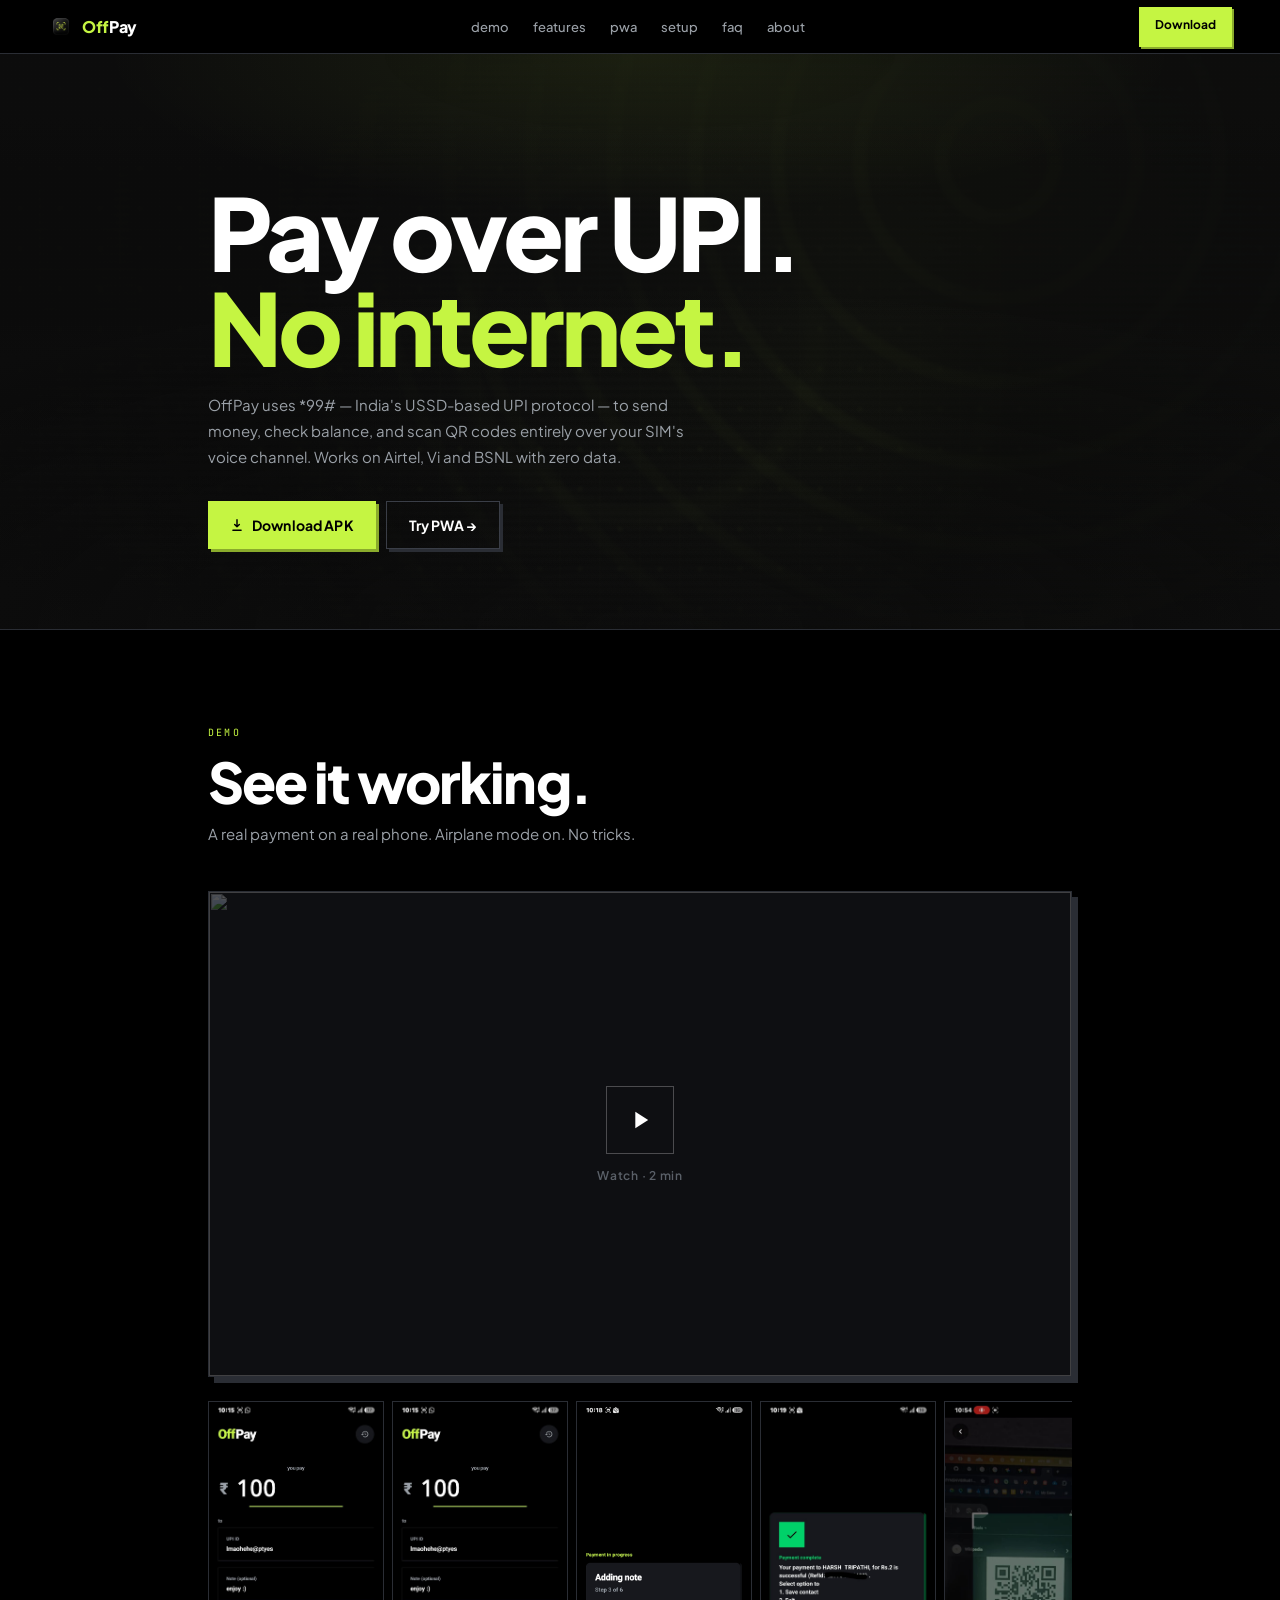
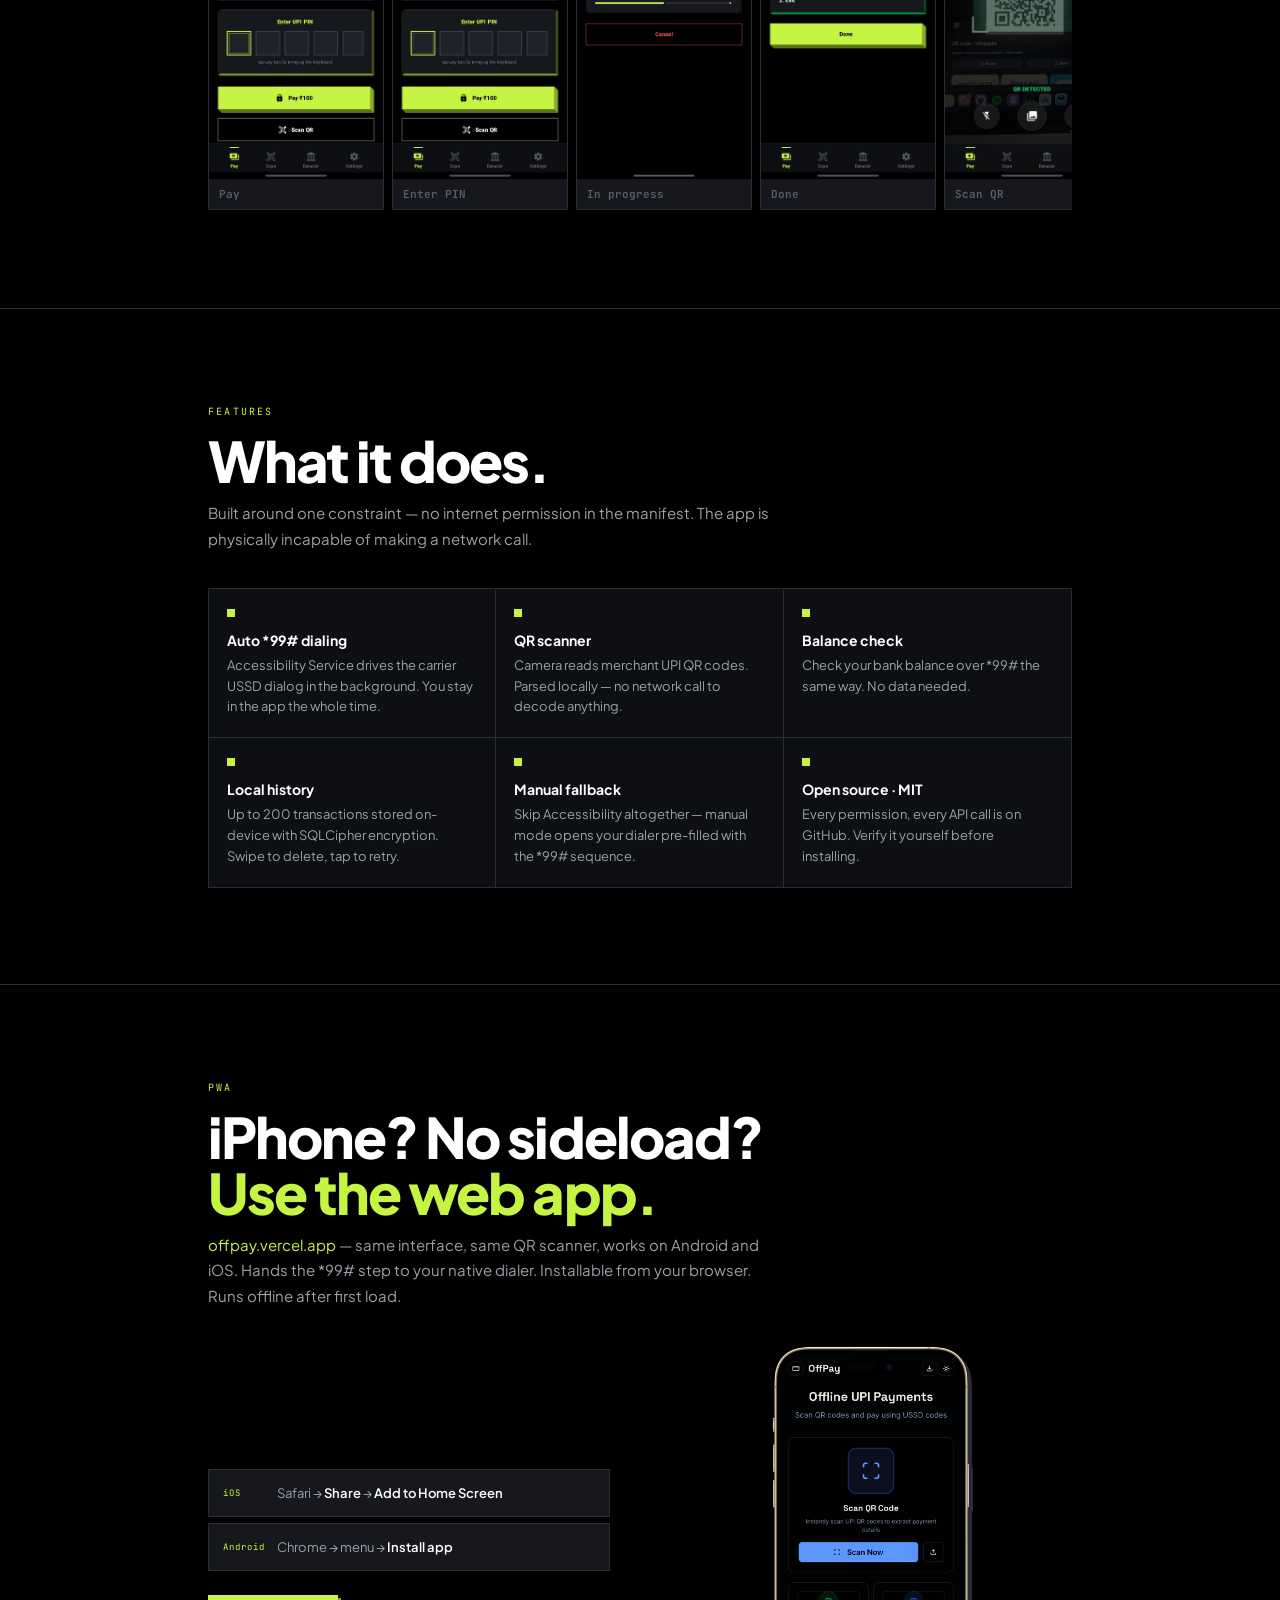
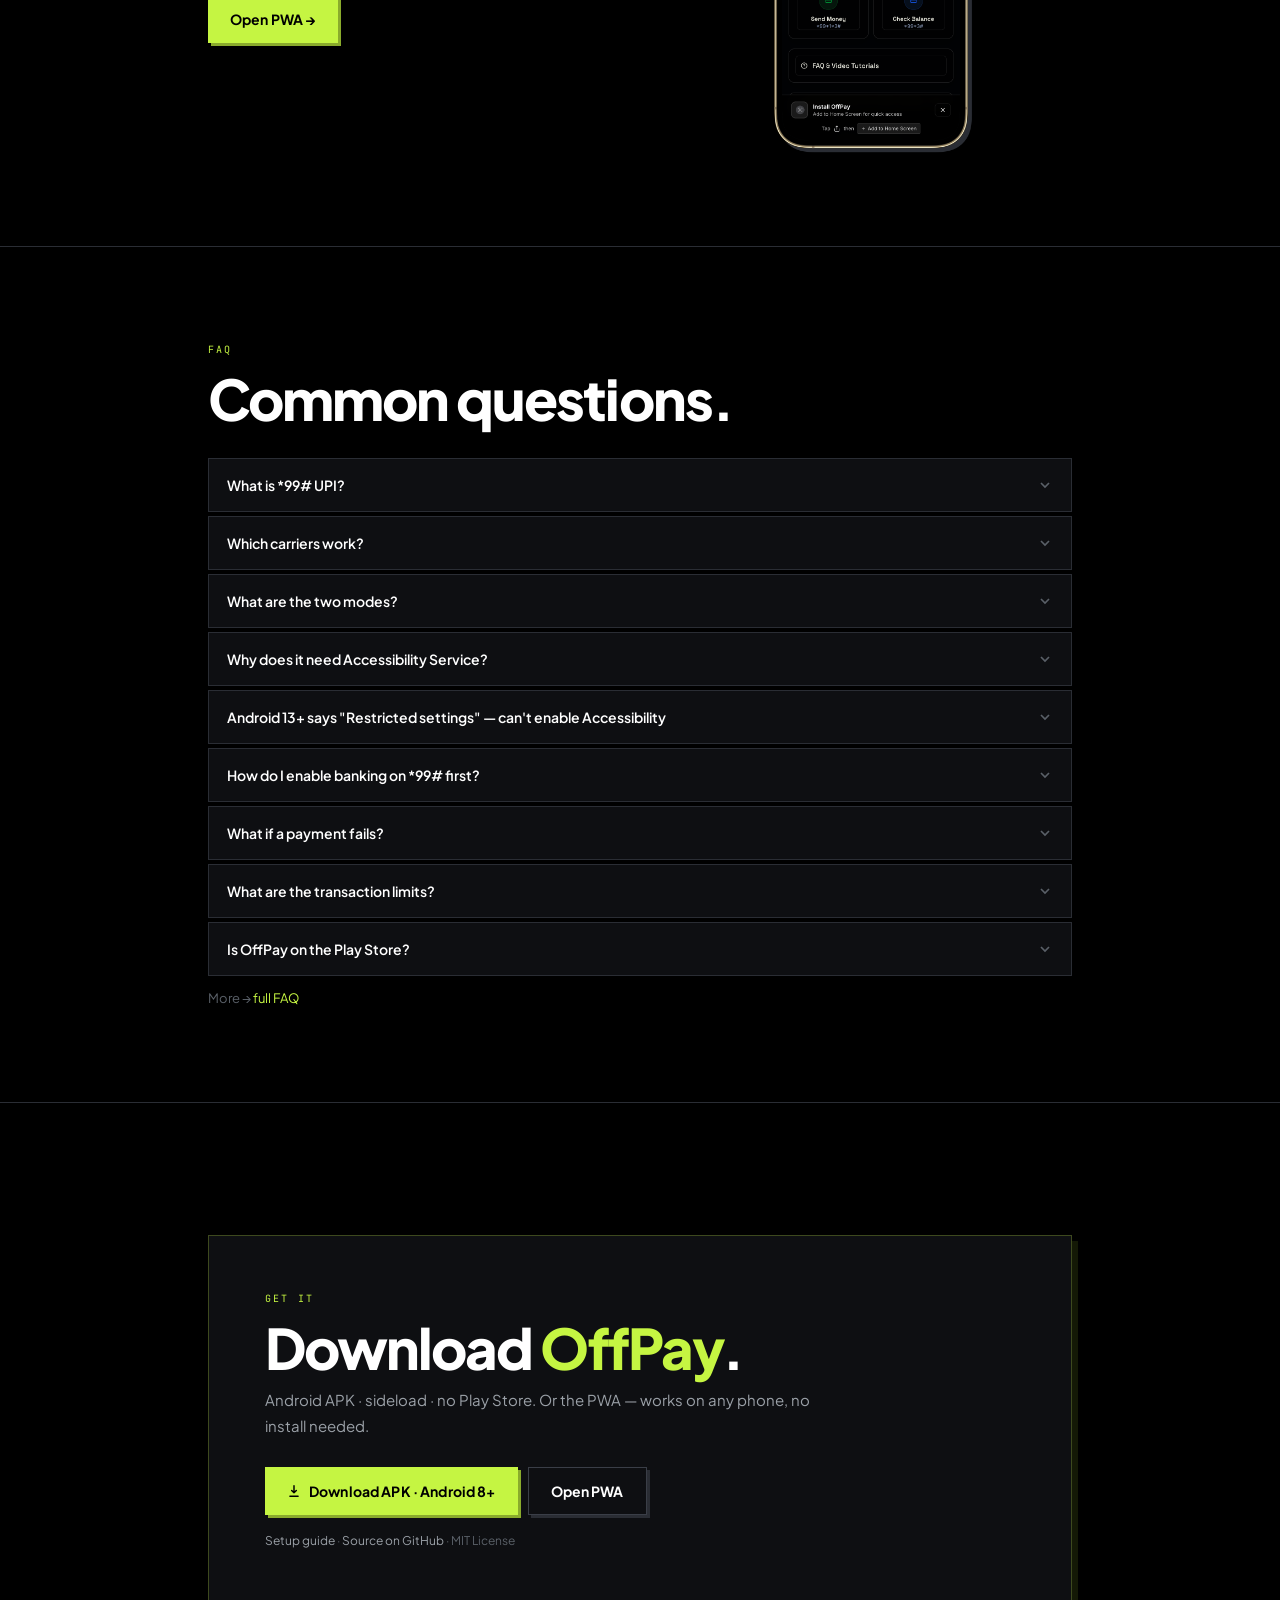
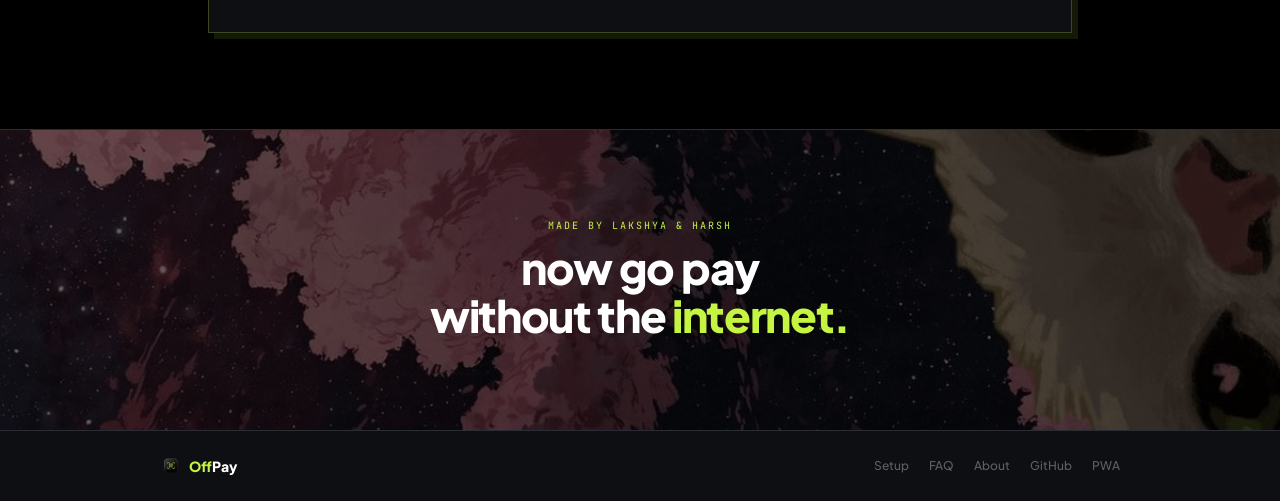
==== commit 24258fab: "NavBar Fix" ====
--- a/website/index.html
+++ b/website/index.html
@@ -40,12 +40,13 @@
     /* ─── reset ─── */
     *, *::before, *::after { box-sizing: border-box; margin: 0; padding: 0; }
     html { scroll-behavior: smooth; }
-    body {
+    html, body {
       background: var(--black);
       color: var(--text-1);
       font-family: var(--sans);
       -webkit-font-smoothing: antialiased;
       overflow-x: hidden;
+      max-width: 100%;
     }
     body::before {
       content: "";
@@ -79,7 +80,7 @@
       margin-bottom: 14px;
     }
     h1 {
-      font-size: clamp(44px, 9vw, 100px);
+      font-size: clamp(32px, 9vw, 100px);
       font-weight: 800;
       letter-spacing: -0.04em;
       line-height: 0.95;
@@ -142,9 +143,11 @@
 
     /* ─── Nav ─── */
     nav {
-      position: sticky; top: 0; z-index: 200;
-      display: flex; align-items: center;
+      position: sticky; top: 0; left: 0; right: 0; z-index: 200;
+      display: flex; align-items: center; justify-content: space-between;
       padding: 0 var(--pad); height: 54px;
+      height: calc(54px + env(safe-area-inset-top, 0px));
+      padding-top: env(safe-area-inset-top, 0px);
       background: rgba(0,0,0,0.88);
       backdrop-filter: blur(20px);
       -webkit-backdrop-filter: blur(20px);
@@ -173,7 +176,10 @@
     }
     .nav-dl:hover { box-shadow: 3px 3px 0 var(--lime-dim); transform: translate(-1px,-1px); }
     .nav-dl:active { box-shadow: none; transform: translate(2px,2px); }
-    @media (max-width: 620px) { .nav-links { display: none; } }
+    @media (max-width: 768px) {
+      .nav-links { display: none; }
+      .nav-dl { margin-left: auto; }
+    }
 
     /* ─── Hero ─── */
     .hero {
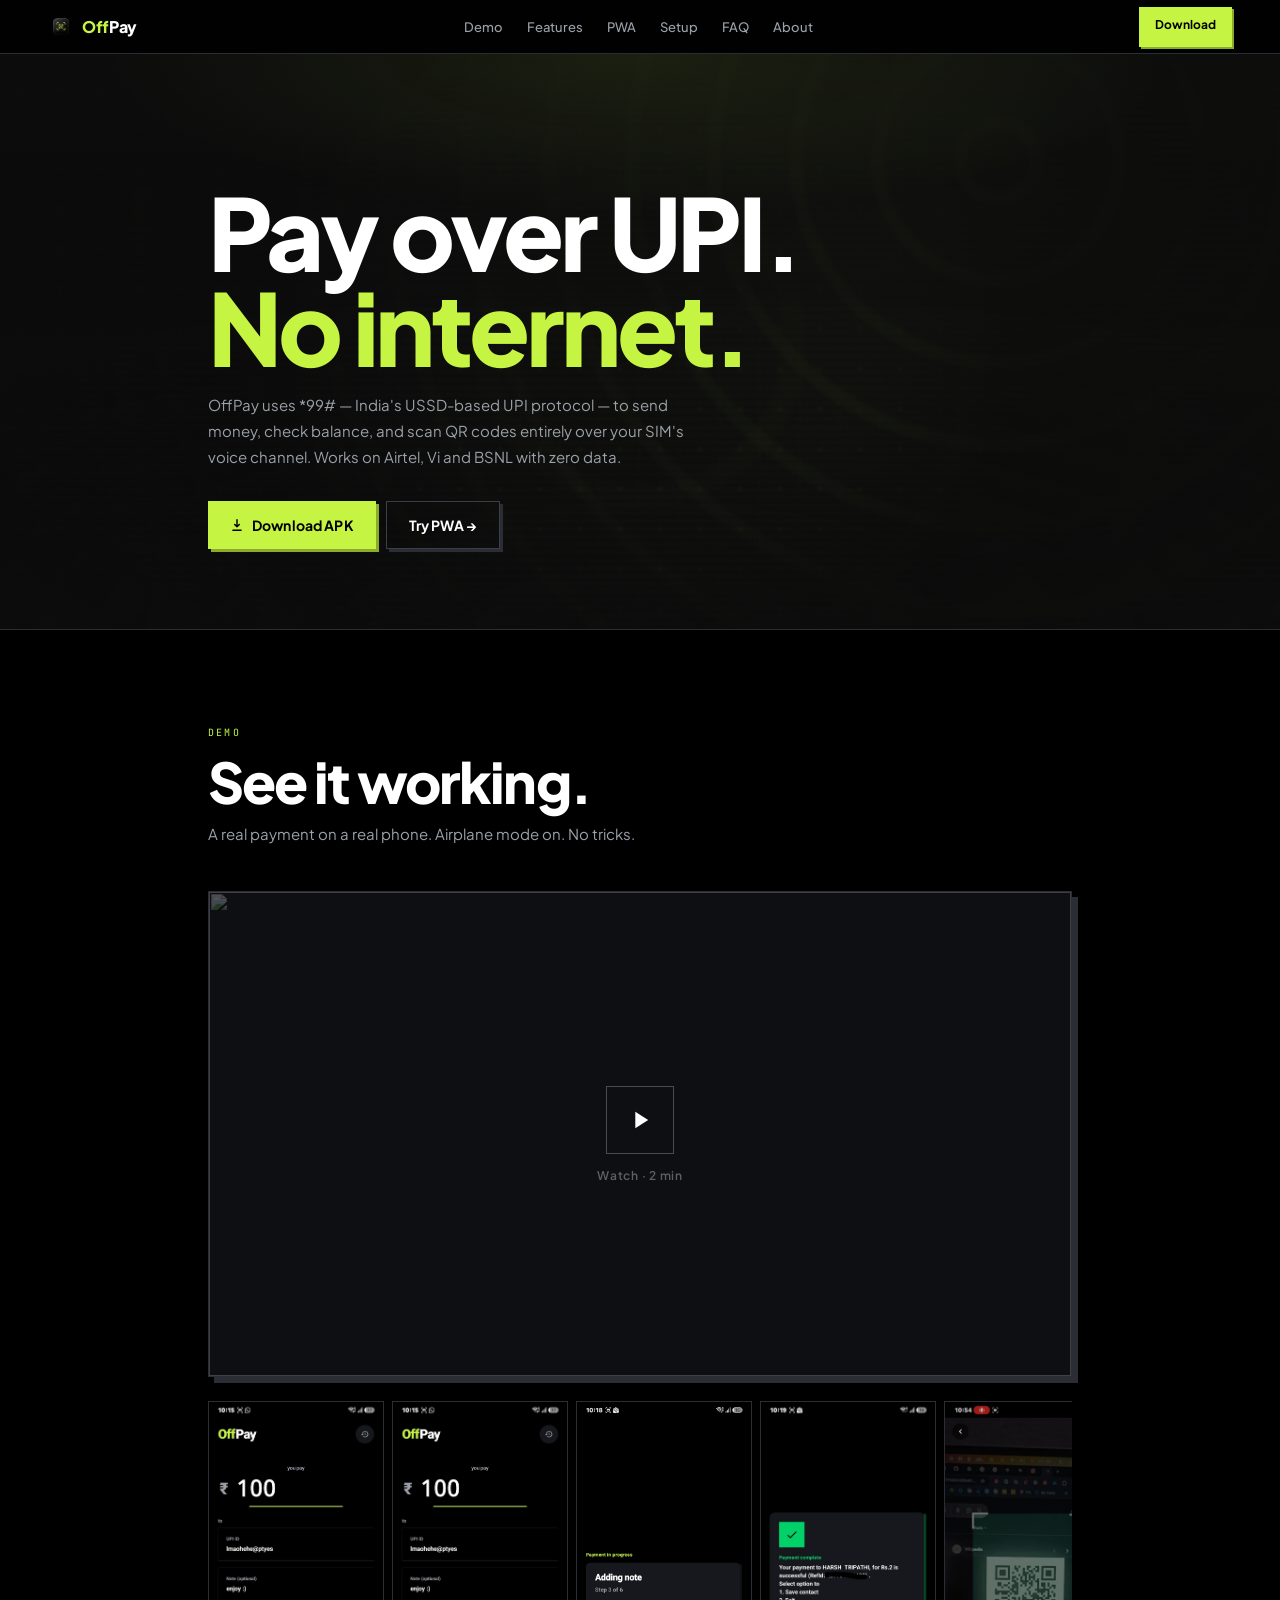
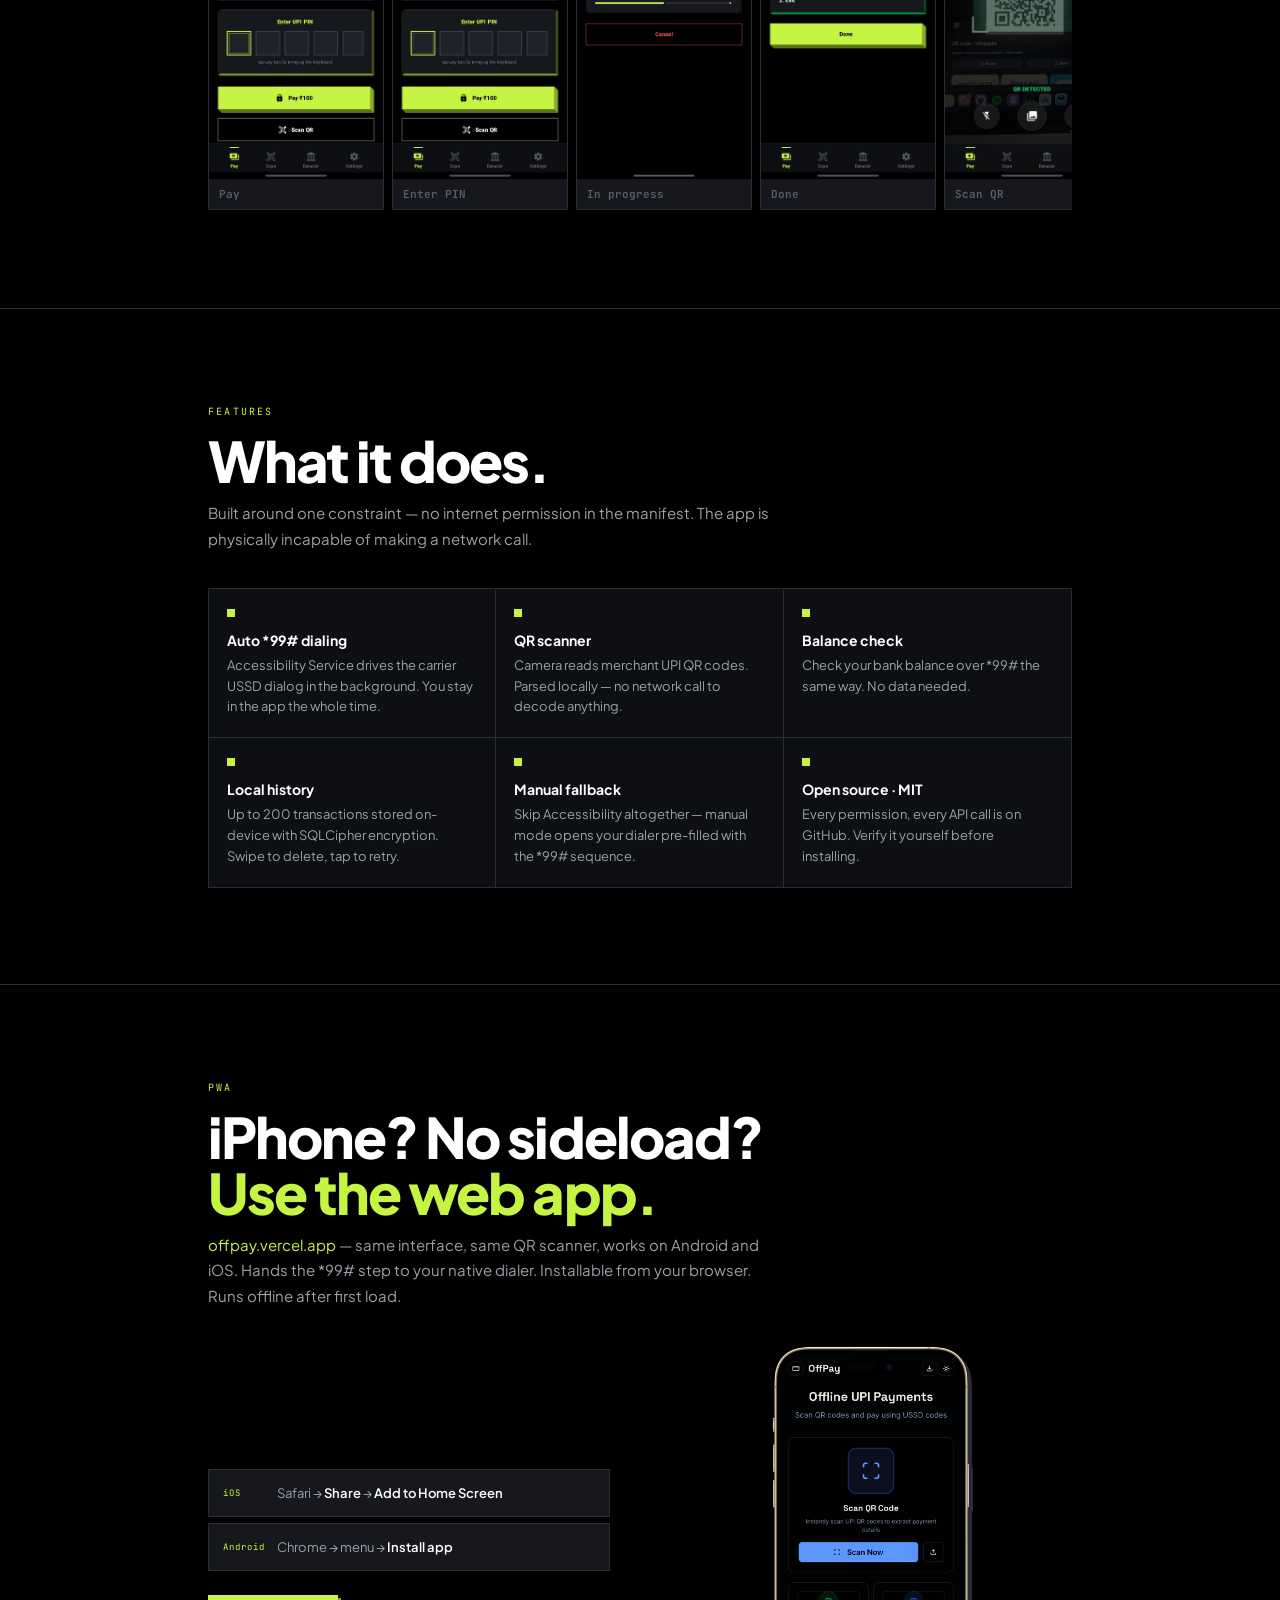
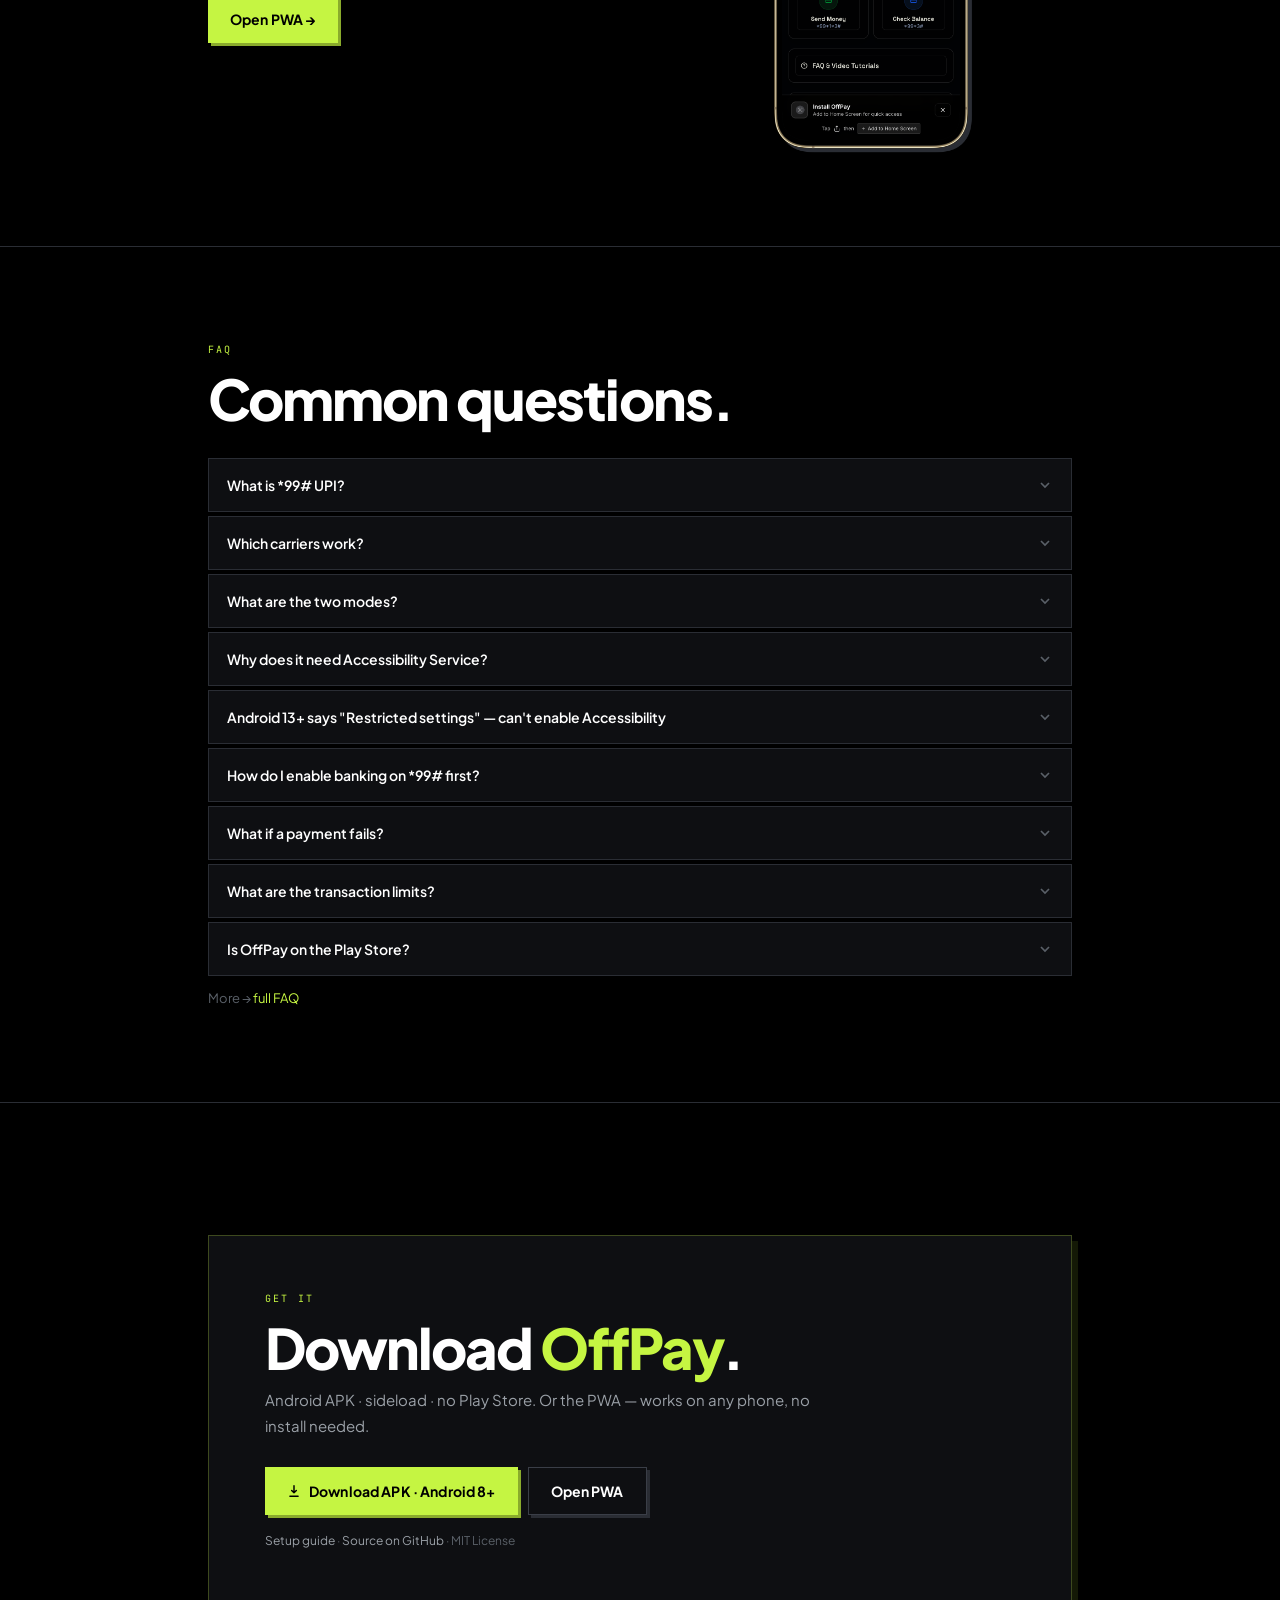
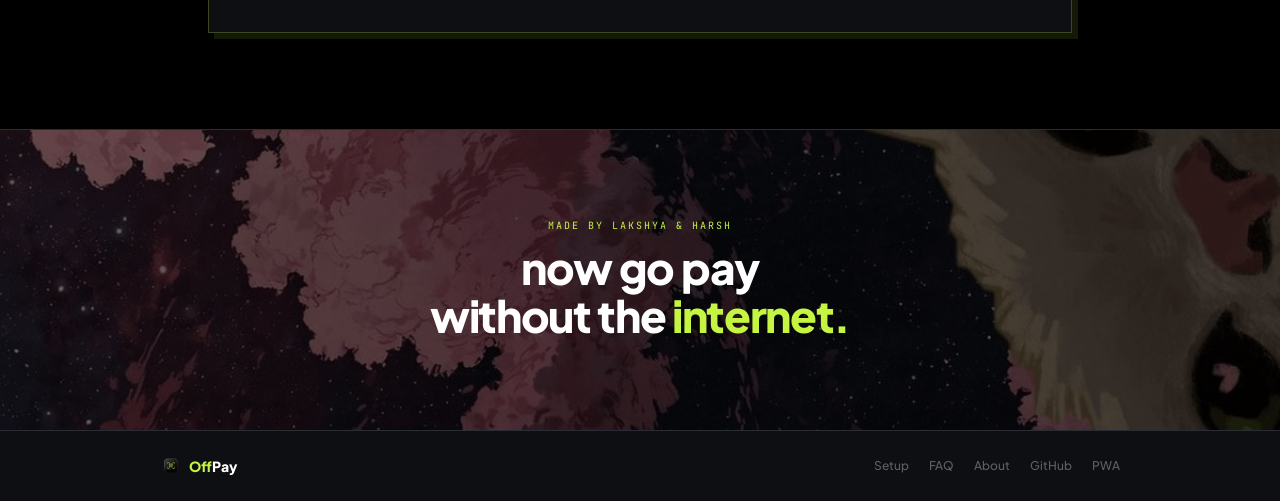
==== commit 54408392: "Menu Fix in Mobile" ====
--- a/website/index.html
+++ b/website/index.html
@@ -176,9 +176,73 @@
     }
     .nav-dl:hover { box-shadow: 3px 3px 0 var(--lime-dim); transform: translate(-1px,-1px); }
     .nav-dl:active { box-shadow: none; transform: translate(2px,2px); }
+    
+    .nav-right {
+      display: flex;
+      align-items: center;
+      gap: 16px;
+    }
+    .menu-toggle {
+      display: none;
+      flex-direction: column;
+      justify-content: space-between;
+      width: 22px;
+      height: 14px;
+      background: transparent;
+      border: none;
+      cursor: pointer;
+      padding: 0;
+      z-index: 210;
+    }
+    .menu-toggle .bar {
+      width: 100%;
+      height: 2px;
+      background-color: var(--text-1);
+      transition: all 0.2s ease-in-out;
+    }
+    .mobile-menu {
+      position: fixed;
+      top: calc(54px + env(safe-area-inset-top, 0px));
+      left: 0;
+      width: 100%;
+      height: calc(100vh - (54px + env(safe-area-inset-top, 0px)));
+      background: rgba(13,13,13,0.98);
+      backdrop-filter: blur(20px);
+      -webkit-backdrop-filter: blur(20px);
+      z-index: 190;
+      display: flex;
+      flex-direction: column;
+      padding: 40px var(--pad);
+      transform: translateY(-100%);
+      transition: transform 0.3s cubic-bezier(0.16, 1, 0.3, 1);
+      border-bottom: 1px solid var(--border);
+    }
+    .mobile-menu.active {
+      transform: translateY(0);
+    }
+    .mobile-menu-links {
+      display: flex;
+      flex-direction: column;
+      gap: 28px;
+    }
+    .mobile-menu-links a {
+      font-size: 24px;
+      font-weight: 700;
+      color: var(--text-2);
+      text-transform: capitalize;
+      letter-spacing: -0.02em;
+      transition: color 0.2s ease;
+    }
+    .mobile-menu-links a:hover,
+    .mobile-menu-links a.active {
+      color: var(--lime);
+    }
     @media (max-width: 768px) {
       .nav-links { display: none; }
-      .nav-dl { margin-left: auto; }
+      .menu-toggle { display: flex; }
+      .menu-toggle.active .bar:nth-child(1) { transform: translateY(6px) rotate(45deg); }
+      .menu-toggle.active .bar:nth-child(2) { opacity: 0; }
+      .menu-toggle.active .bar:nth-child(3) { transform: translateY(-6px) rotate(-45deg); }
     }
 
     /* ─── Hero ─── */
@@ -504,15 +568,34 @@
     <span><span class="lime">Off</span>Pay</span>
   </a>
   <div class="nav-links">
-    <a href="#demo">demo</a>
-    <a href="#features">features</a>
-    <a href="#pwa">pwa</a>
-    <a href="setup.html">setup</a>
-    <a href="faq.html">faq</a>
-    <a href="about.html">about</a>
-  </div>
-  <a href="#download" class="nav-dl">Download</a>
+    <a href="#demo">Demo</a>
+    <a href="#features">Features</a>
+    <a href="#pwa">PWA</a>
+    <a href="setup.html">Setup</a>
+    <a href="faq.html">FAQ</a>
+    <a href="about.html">About</a>
+  </div>
+  <div class="nav-right">
+    <a href="#download" class="nav-dl">Download</a>
+    <button class="menu-toggle" id="menu-toggle" aria-label="Toggle Menu">
+      <span class="bar"></span>
+      <span class="bar"></span>
+      <span class="bar"></span>
+    </button>
+  </div>
 </nav>
+
+<!-- Mobile Menu Overlay -->
+<div class="mobile-menu" id="mobile-menu">
+  <div class="mobile-menu-links">
+    <a href="#demo">Demo</a>
+    <a href="#features">Features</a>
+    <a href="#pwa">PWA</a>
+    <a href="setup.html">Setup</a>
+    <a href="faq.html">FAQ</a>
+    <a href="about.html">About</a>
+  </div>
+</div>
 
 <!-- ─── Hero ─── -->
 <section class="hero">
@@ -845,6 +928,24 @@
   });
   document.getElementById('modal-skip').addEventListener('click', () => document.getElementById('modal').classList.remove('on'));
   document.getElementById('modal').addEventListener('click', function(e) { if (e.target === this) this.classList.remove('on'); });
+
+  // Mobile menu toggle logic
+  const menuToggle = document.getElementById('menu-toggle');
+  const mobileMenu = document.getElementById('mobile-menu');
+  if (menuToggle && mobileMenu) {
+    menuToggle.addEventListener('click', () => {
+      menuToggle.classList.toggle('active');
+      mobileMenu.classList.toggle('active');
+      document.body.style.overflow = mobileMenu.classList.contains('active') ? 'hidden' : '';
+    });
+    mobileMenu.querySelectorAll('a').forEach(link => {
+      link.addEventListener('click', () => {
+        menuToggle.classList.remove('active');
+        mobileMenu.classList.remove('active');
+        document.body.style.overflow = '';
+      });
+    });
+  }
 </script>
 
 <script src="shader.js" defer></script>
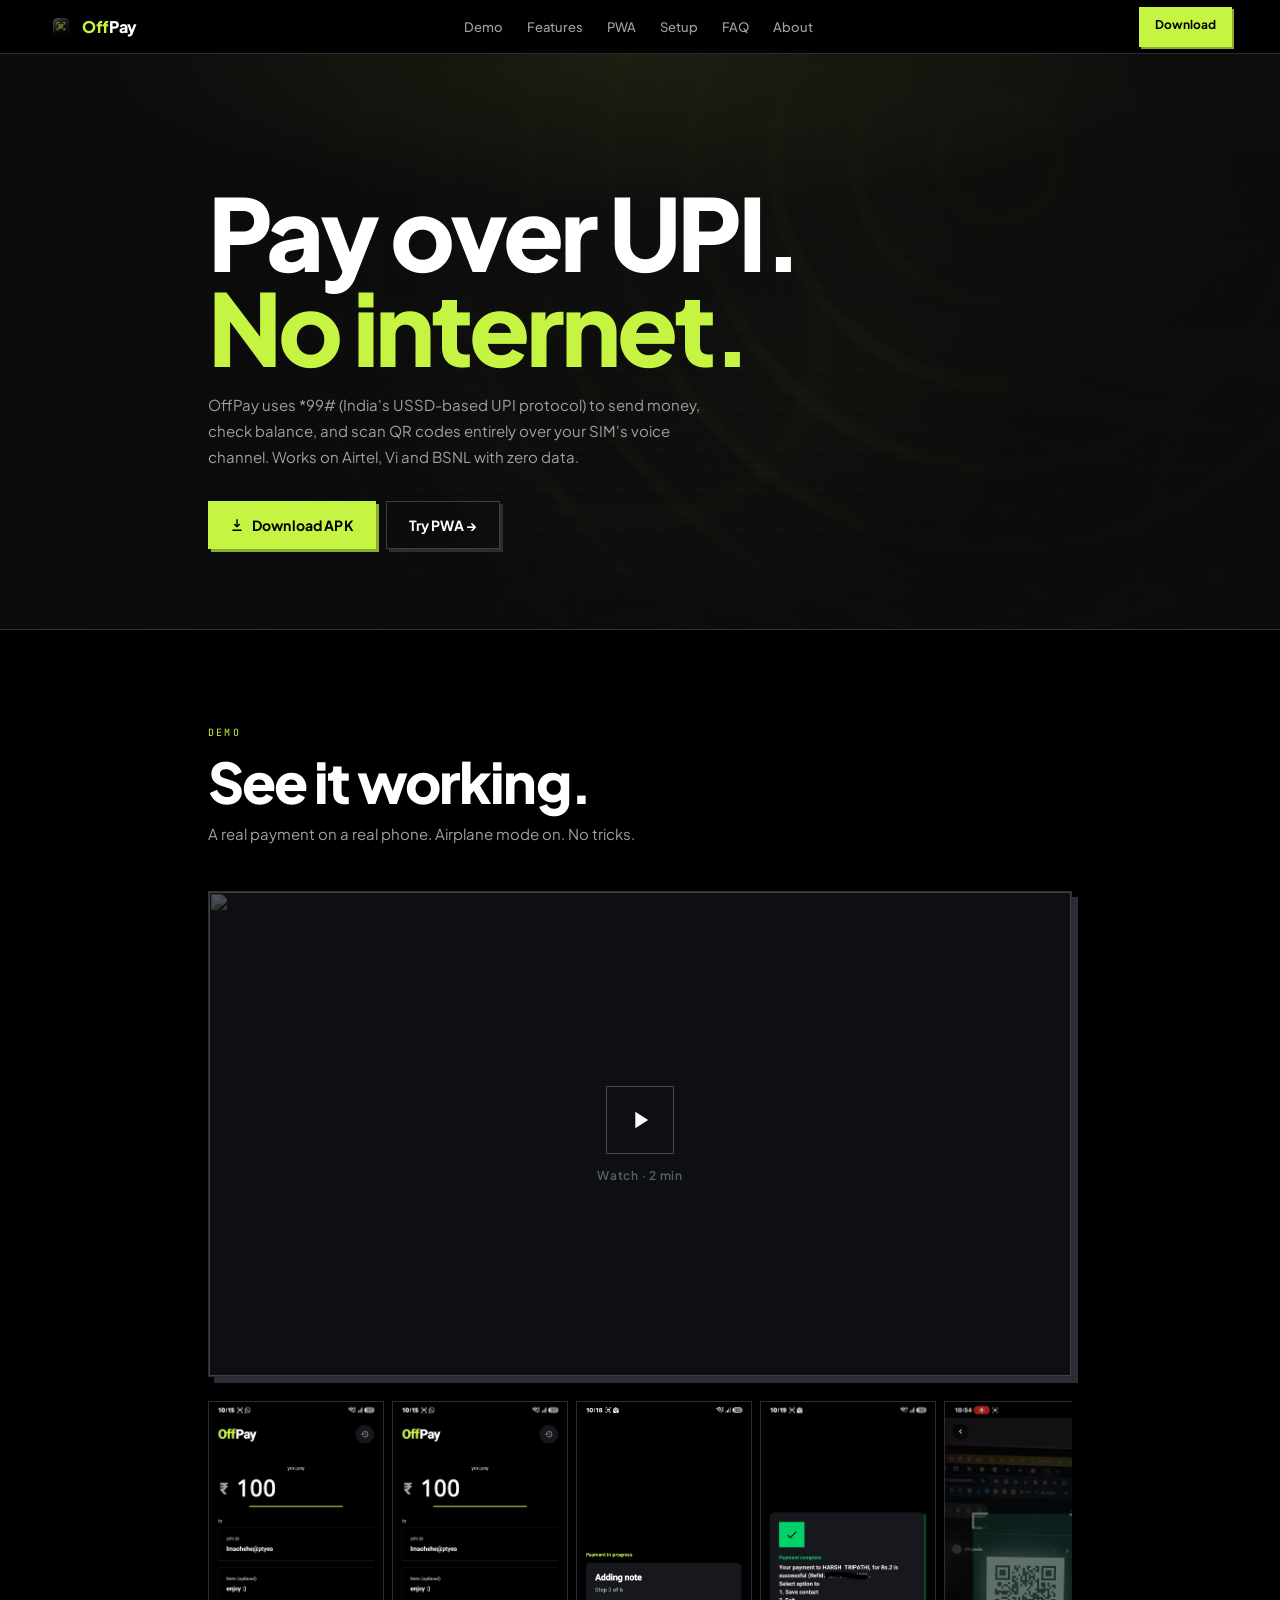
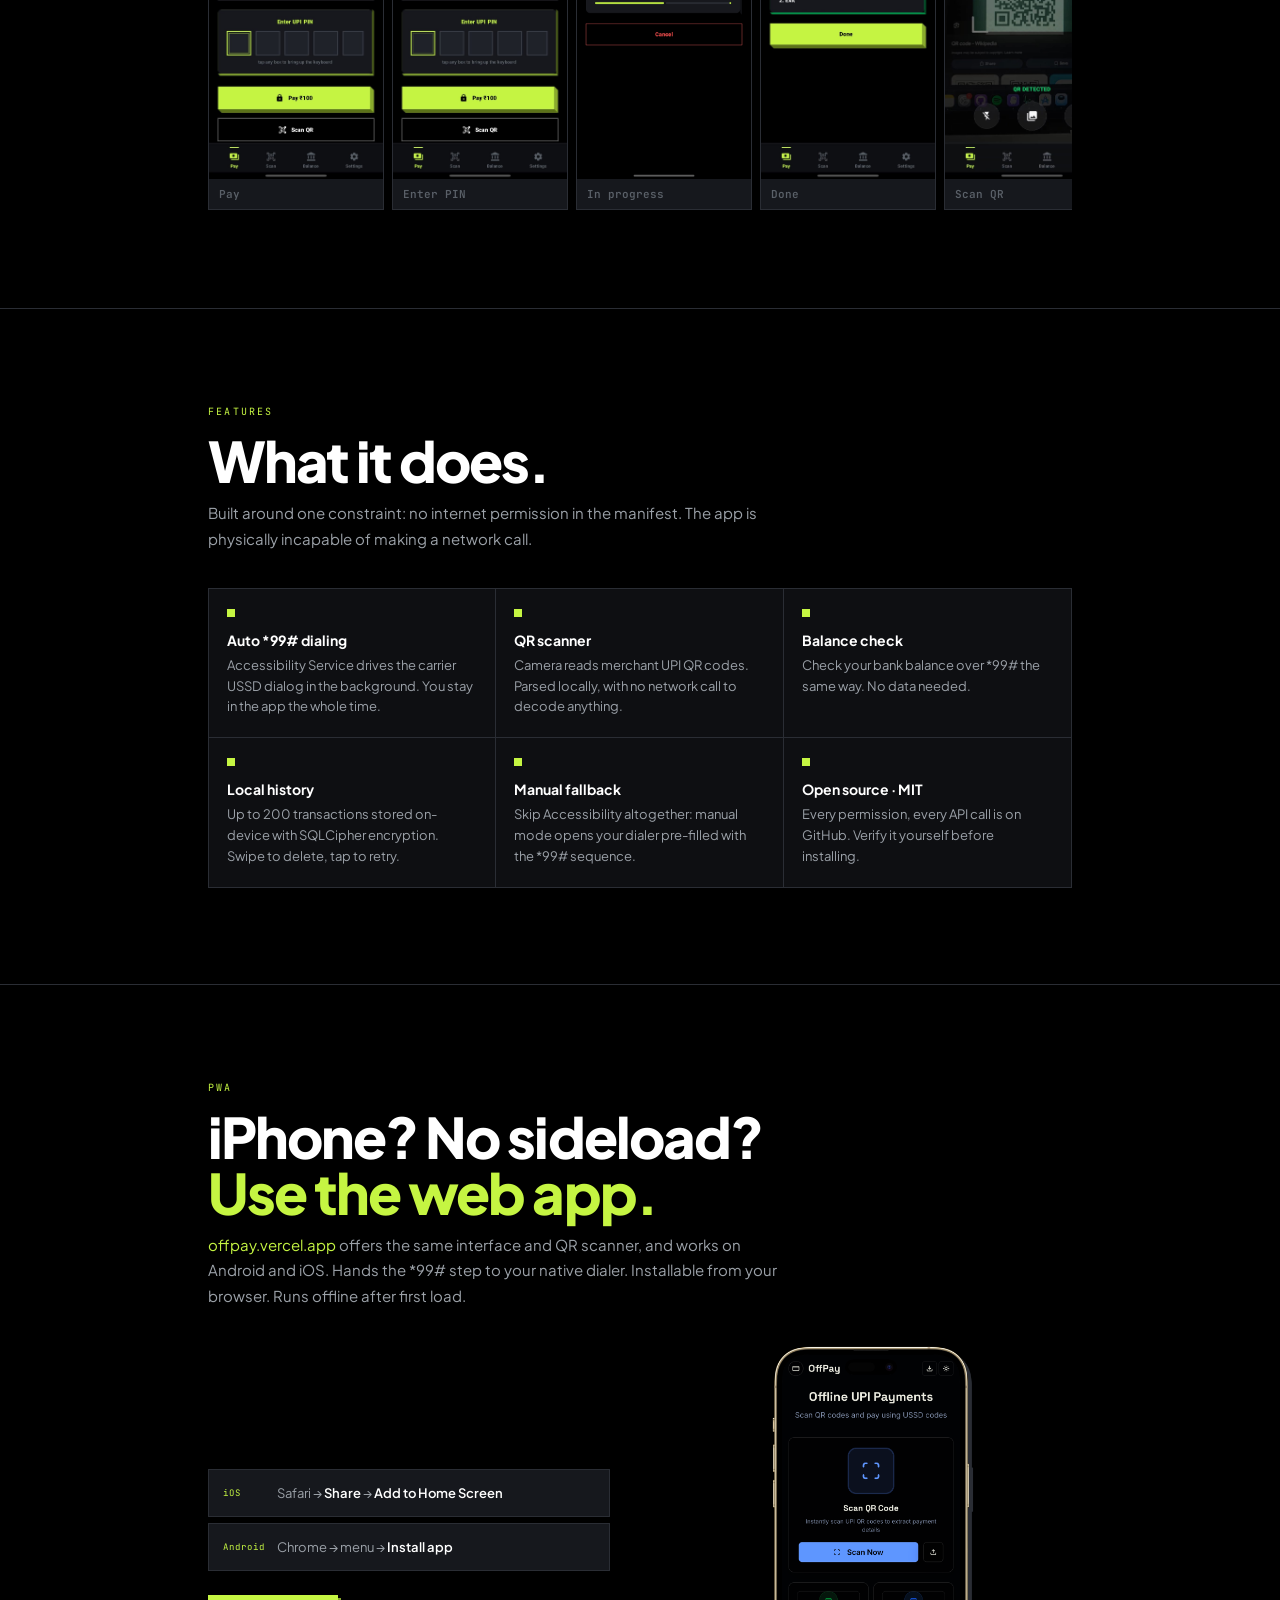
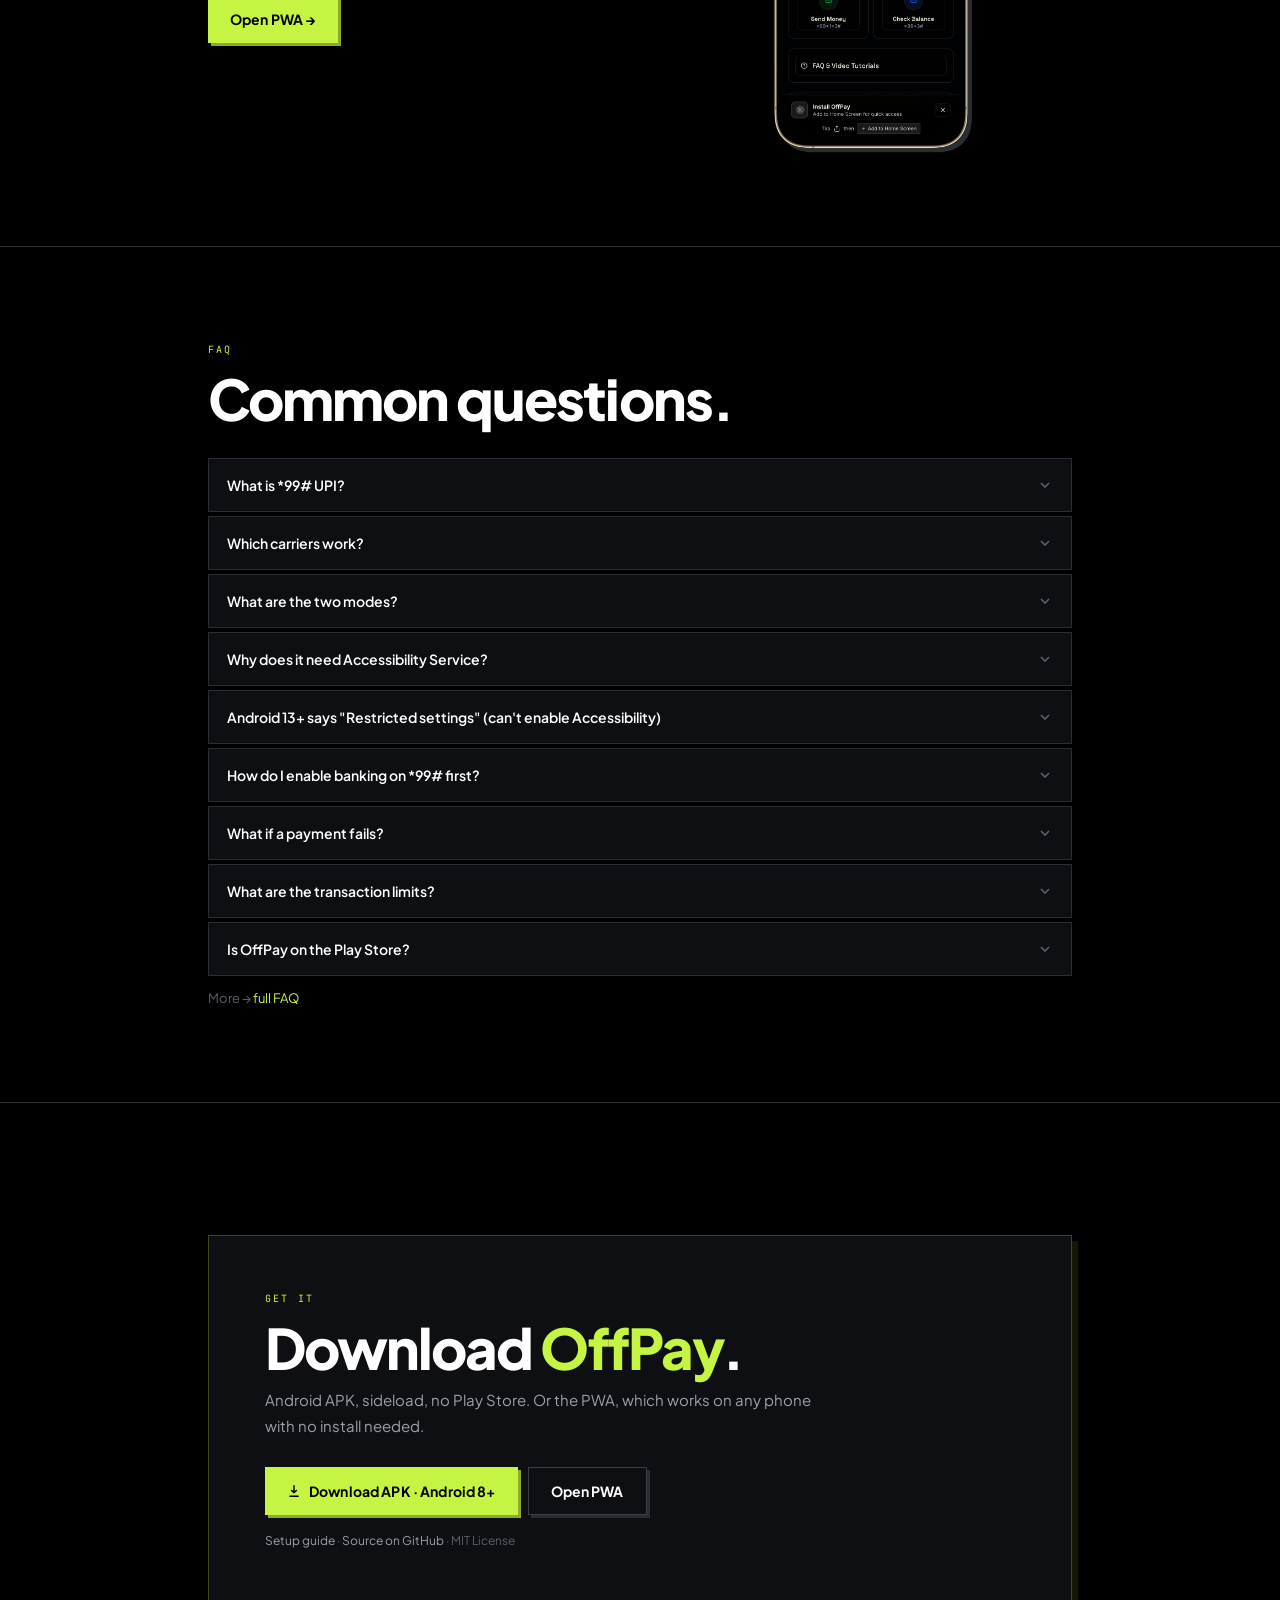
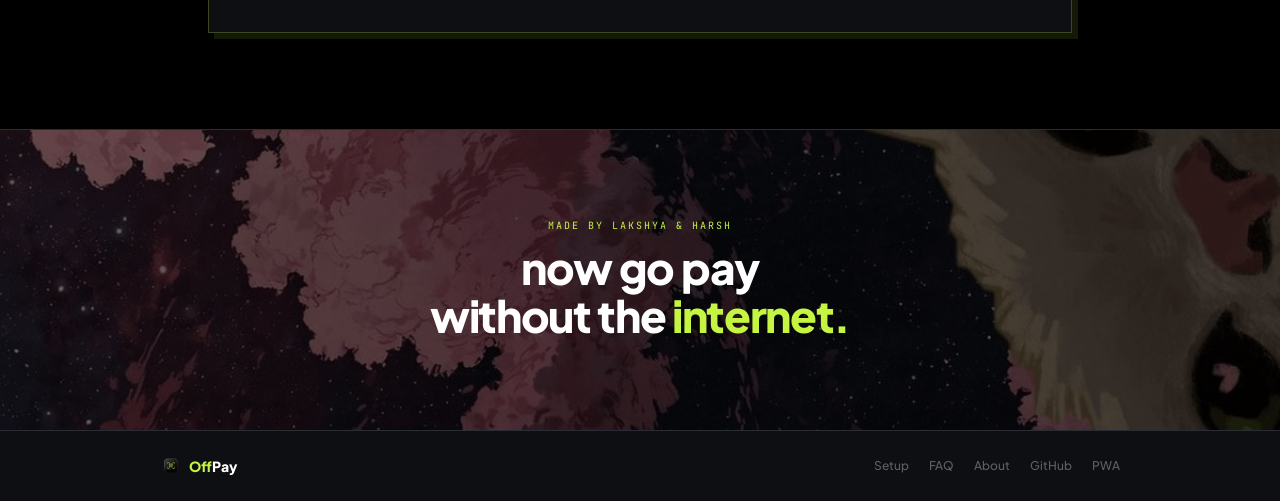
==== commit b182a043: "fix" ====
--- a/website/index.html
+++ b/website/index.html
@@ -5,7 +5,7 @@
   <meta name="viewport" content="width=device-width, initial-scale=1, viewport-fit=cover" />
   <title>OffPay — UPI without the internet</title>
 
-  <meta name="description" content="OffPay sends UPI payments over *99# — no internet, no account, no servers. Android app + PWA." />
+  <meta name="description" content="OffPay sends UPI payments over *99#: no internet, no account, no servers. Android app + PWA." />
   <meta name="theme-color" content="#000000" />
   <meta property="og:title" content="OffPay" />
   <meta property="og:description" content="Send money over UPI. No internet. Just *99# and a phone signal." />
@@ -104,7 +104,7 @@
       margin-top: 12px;
     }
 
-    /* ─── NeoPOP buttons — sharp edges, 4px shadow offset ─── */
+    /* ─── NeoPOP buttons: sharp edges, 4px shadow offset ─── */
     .btn {
       display: inline-flex; align-items: center; justify-content: center; gap: 8px;
       font-family: var(--sans);
@@ -555,7 +555,7 @@
       <svg width="20" height="20" viewBox="0 0 24 24" fill="none" stroke="black" stroke-width="2.5" stroke-linecap="round" stroke-linejoin="round"><path d="M12 22s8-4 8-10V5l-8-3-8 3v7c0 6 8 10 8 10z"/></svg>
     </div>
     <h3>One quick setup step</h3>
-    <p>OffPay needs Accessibility Service to auto-dial *99#. Watch the guide — takes about 2 minutes.</p>
+    <p>OffPay needs Accessibility Service to auto-dial *99#. Watch the guide (takes about 2 minutes).</p>
     <a href="setup.html" class="modal-cta">Watch Setup Guide →</a>
     <button class="modal-skip" id="modal-skip">Skip for now</button>
   </div>
@@ -603,7 +603,7 @@
   <div class="hero-vignette" aria-hidden="true"></div>
   <div class="w">
     <h1>Pay over UPI.<br/><span class="lime">No internet.</span></h1>
-    <p class="sub">OffPay uses *99# — India's USSD-based UPI protocol — to send money, check balance, and scan QR codes entirely over your SIM's voice channel. Works on Airtel, Vi and BSNL with zero data.</p>
+    <p class="sub">OffPay uses *99# (India's USSD-based UPI protocol) to send money, check balance, and scan QR codes entirely over your SIM's voice channel. Works on Airtel, Vi and BSNL with zero data.</p>
     <div class="hero-btns">
       <a href="https://github.com/laksh-ya/offpayapp/releases" target="_blank" rel="noopener" class="btn btn-lime" id="apk-btn">
         <svg width="14" height="14" viewBox="0 0 24 24" fill="none" stroke="currentColor" stroke-width="2.5" stroke-linecap="round" stroke-linejoin="round"><path d="M12 3v12m0 0l-4-4m4 4l4-4M5 21h14"/></svg>
@@ -675,7 +675,7 @@
   <div class="w">
     <span class="label">Features</span>
     <h2>What it does.</h2>
-    <p class="sub">Built around one constraint — no internet permission in the manifest. The app is physically incapable of making a network call.</p>
+    <p class="sub">Built around one constraint: no internet permission in the manifest. The app is physically incapable of making a network call.</p>
 
     <div class="feat-grid">
       <div class="feat-cell">
@@ -686,7 +686,7 @@
       <div class="feat-cell">
         <div class="feat-dot"></div>
         <h3>QR scanner</h3>
-        <p>Camera reads merchant UPI QR codes. Parsed locally — no network call to decode anything.</p>
+        <p>Camera reads merchant UPI QR codes. Parsed locally, with no network call to decode anything.</p>
       </div>
       <div class="feat-cell">
         <div class="feat-dot"></div>
@@ -701,7 +701,7 @@
       <div class="feat-cell">
         <div class="feat-dot"></div>
         <h3>Manual fallback</h3>
-        <p>Skip Accessibility altogether — manual mode opens your dialer pre-filled with the *99# sequence.</p>
+        <p>Skip Accessibility altogether: manual mode opens your dialer pre-filled with the *99# sequence.</p>
       </div>
       <div class="feat-cell">
         <div class="feat-dot"></div>
@@ -719,7 +719,7 @@
   <div class="w">
     <span class="label">PWA</span>
     <h2>iPhone? No sideload?<br/><span class="lime">Use the web app.</span></h2>
-    <p class="sub"><a href="https://offpay.vercel.app" target="_blank" rel="noopener" style="color:var(--lime)">offpay.vercel.app</a> — same interface, same QR scanner, works on Android and iOS. Hands the *99# step to your native dialer. Installable from your browser. Runs offline after first load.</p>
+    <p class="sub"><a href="https://offpay.vercel.app" target="_blank" rel="noopener" style="color:var(--lime)">offpay.vercel.app</a> offers the same interface and QR scanner, and works on Android and iOS. Hands the *99# step to your native dialer. Installable from your browser. Runs offline after first load.</p>
 
     <div class="pwa-grid">
       <div class="pwa-content">
@@ -756,7 +756,7 @@
         <summary>What is *99# UPI?
           <svg class="chev" width="16" height="16" viewBox="0 0 24 24" fill="none" stroke="currentColor" stroke-width="2.5"><polyline points="6 9 12 15 18 9"/></svg>
         </summary>
-        <div class="faq-ans">*99# is India's USSD-based UPI service built by NPCI. It works without internet — you dial a code, your bank shows menus through SMS-style dialogs over the voice channel, and you reply to send money. Works on any phone with a basic cellular signal.</div>
+        <div class="faq-ans">*99# is India's USSD-based UPI service built by NPCI. It works without internet. You dial a code, your bank shows menus through SMS-style dialogs over the voice channel, and you reply to send money. Works on any phone with a basic cellular signal.</div>
       </details>
 
       <details>
@@ -764,7 +764,7 @@
           <svg class="chev" width="16" height="16" viewBox="0 0 24 24" fill="none" stroke="currentColor" stroke-width="2.5"><polyline points="6 9 12 15 18 9"/></svg>
         </summary>
         <div class="faq-ans">
-          Airtel, Vodafone (Vi), and BSNL — yes. Jio — no. That's a Jio network-level constraint, not an OffPay limitation.
+          Airtel, Vodafone (Vi), and BSNL: yes. Jio: no. That's a Jio network-level constraint, not an OffPay limitation.
           <div class="carrier-tags">
             <span class="carrier-tag tag-yes">AIRTEL ✓</span>
             <span class="carrier-tag tag-yes">VI ✓</span>
@@ -782,7 +782,7 @@
           <div class="modes-row">
             <div class="mode-card">
               <b>Auto</b>
-              <p>OffPay handles the carrier dialog automatically using Accessibility Service — you stay in OffPay throughout the payment.</p>
+              <p>OffPay handles the carrier dialog automatically using Accessibility Service, keeping you in OffPay throughout the payment.</p>
             </div>
             <div class="mode-card">
               <b>Manual</b>
@@ -800,7 +800,7 @@
       </details>
 
       <details>
-        <summary>Android 13+ says "Restricted settings" — can't enable Accessibility
+        <summary>Android 13+ says "Restricted settings" (can't enable Accessibility)
           <svg class="chev" width="16" height="16" viewBox="0 0 24 24" fill="none" stroke="currentColor" stroke-width="2.5"><polyline points="6 9 12 15 18 9"/></svg>
         </summary>
         <div class="faq-ans">
@@ -809,7 +809,7 @@
             <div class="step-row"><div class="step-num">1</div><div class="step-body">Settings → Apps → OffPay</div></div>
             <div class="step-row"><div class="step-num">2</div><div class="step-body">Tap the ⋮ three-dot menu (top right)</div></div>
             <div class="step-row"><div class="step-num">3</div><div class="step-body"><strong>Allow restricted settings</strong> → confirm with your PIN or fingerprint</div></div>
-            <div class="step-row"><div class="step-num">4</div><div class="step-body">Return to OffPay → enable Accessibility — it works now</div></div>
+            <div class="step-row"><div class="step-num">4</div><div class="step-body">Return to OffPay → enable Accessibility. It works now.</div></div>
           </div>
         </div>
       </details>
@@ -840,7 +840,7 @@
         <summary>What are the transaction limits?
           <svg class="chev" width="16" height="16" viewBox="0 0 24 24" fill="none" stroke="currentColor" stroke-width="2.5"><polyline points="6 9 12 15 18 9"/></svg>
         </summary>
-        <div class="faq-ans">₹5,000 per transaction and ₹10,000 per day — NPCI network-level limits for *99#, not set by OffPay.</div>
+        <div class="faq-ans">₹5,000 per transaction and ₹10,000 per day. These are NPCI network-level limits for *99#, not set by OffPay.</div>
       </details>
 
       <details>
@@ -863,7 +863,7 @@
     <div class="dl-box">
       <span class="label">Get it</span>
       <h2>Download <span class="lime">OffPay</span>.</h2>
-      <p class="sub">Android APK · sideload · no Play Store. Or the PWA — works on any phone, no install needed.</p>
+      <p class="sub">Android APK, sideload, no Play Store. Or the PWA, which works on any phone with no install needed.</p>
       <div class="dl-btns">
         <a href="https://github.com/laksh-ya/offpayapp/releases" target="_blank" rel="noopener" class="btn btn-lime" id="apk-btn-2">
           <svg width="14" height="14" viewBox="0 0 24 24" fill="none" stroke="currentColor" stroke-width="2.5" stroke-linecap="round" stroke-linejoin="round"><path d="M12 3v12m0 0l-4-4m4 4l4-4M5 21h14"/></svg>
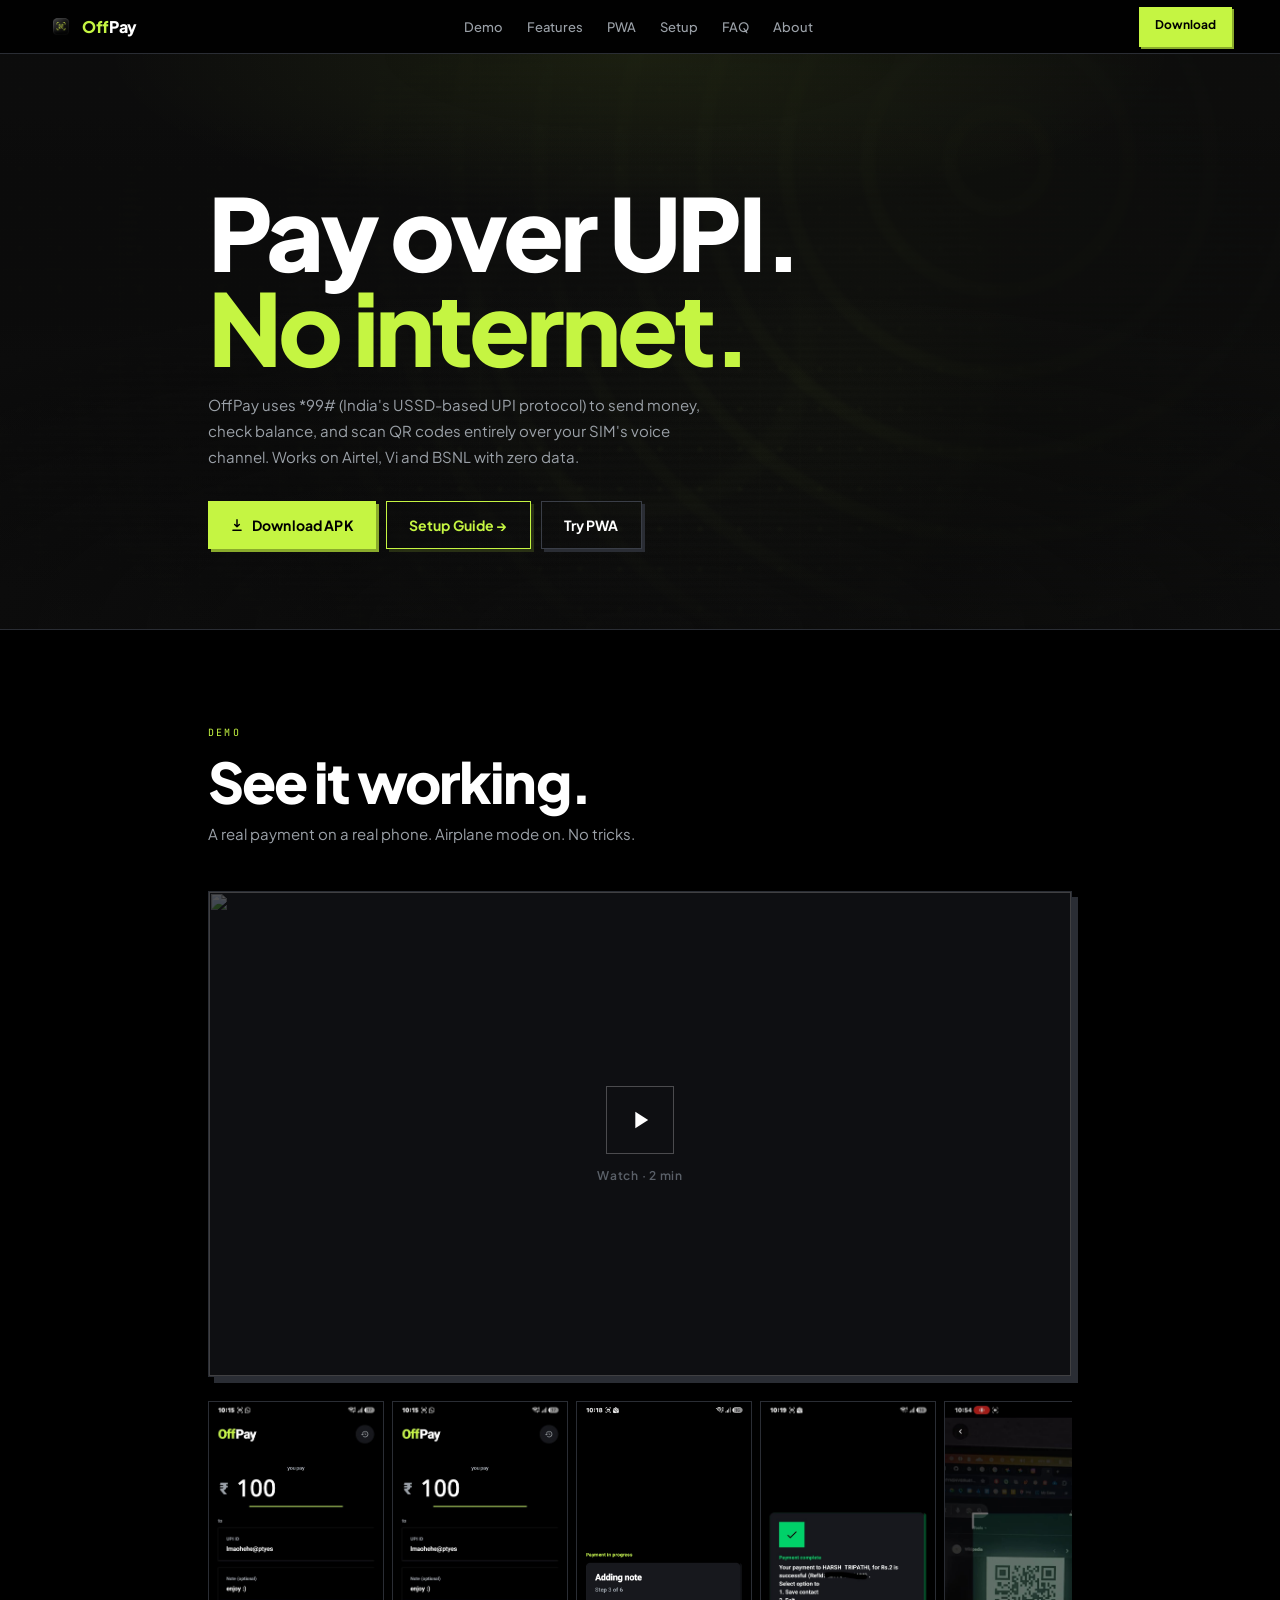
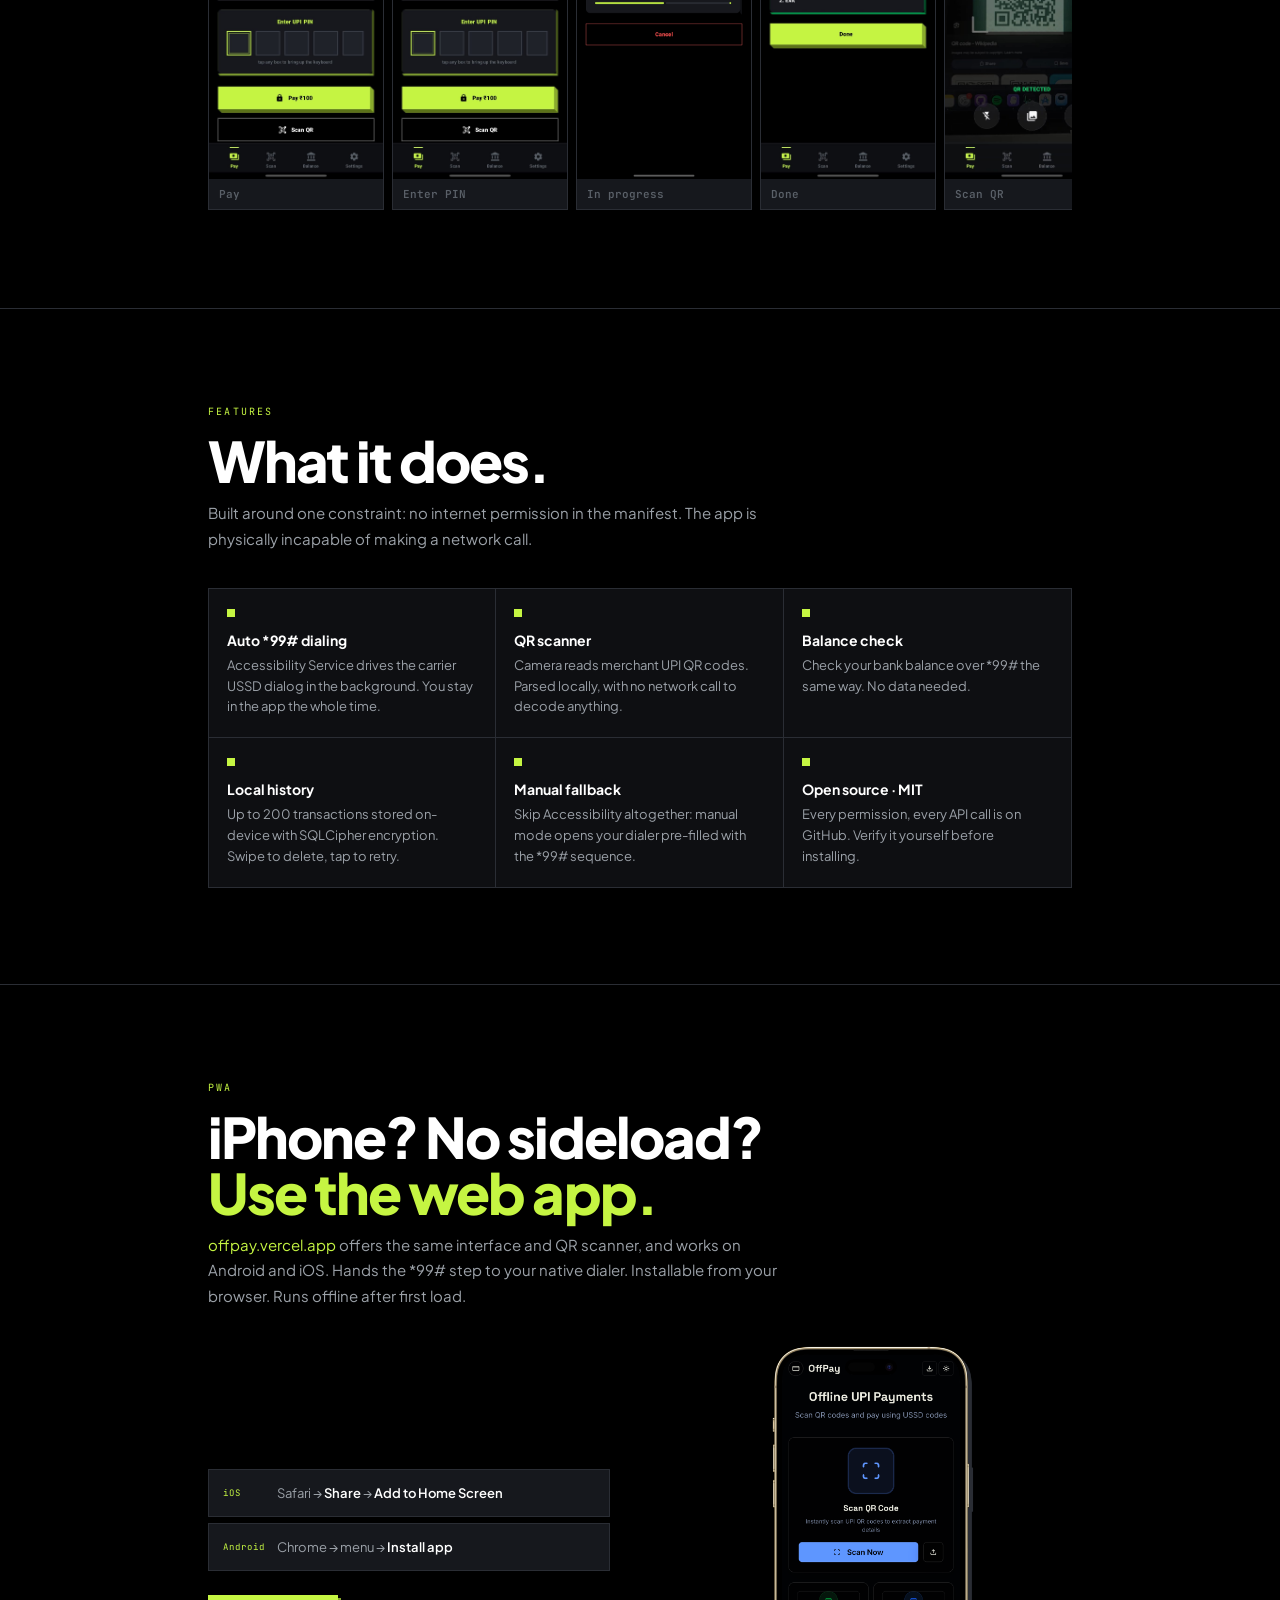
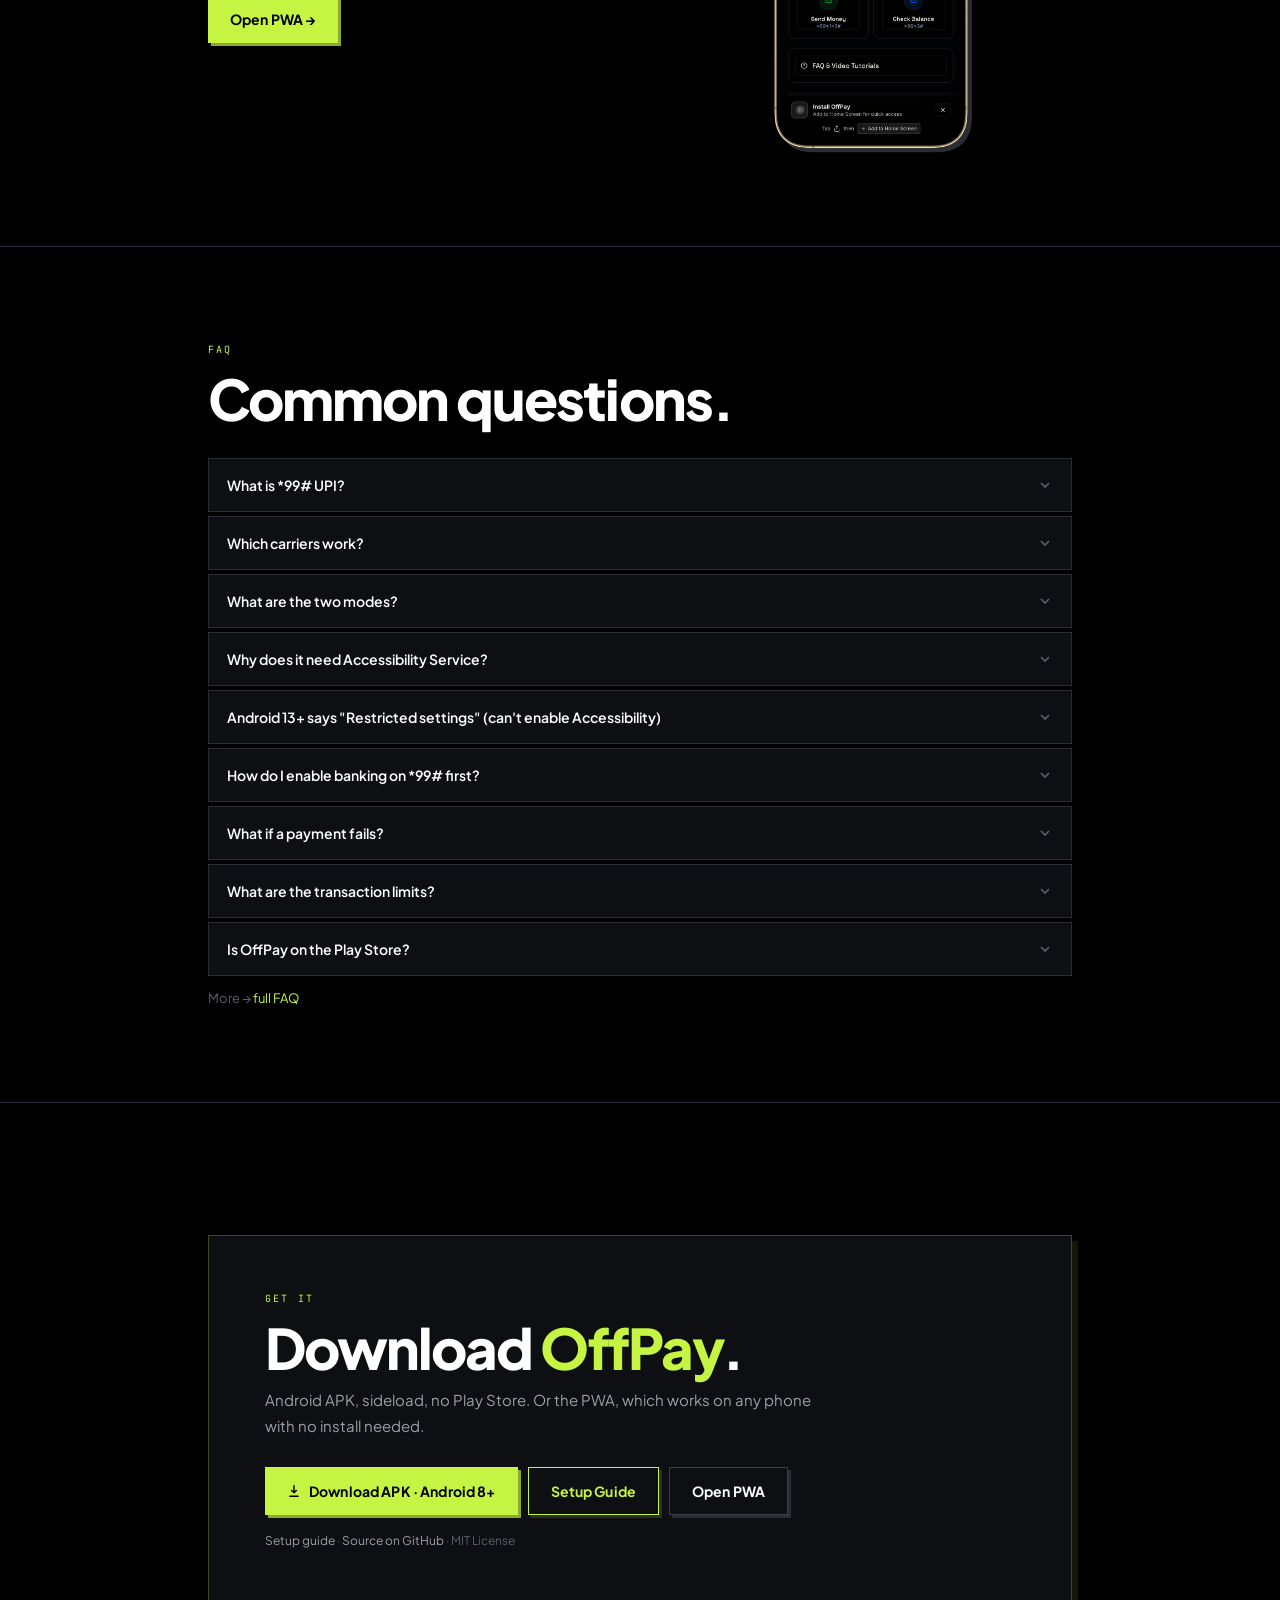
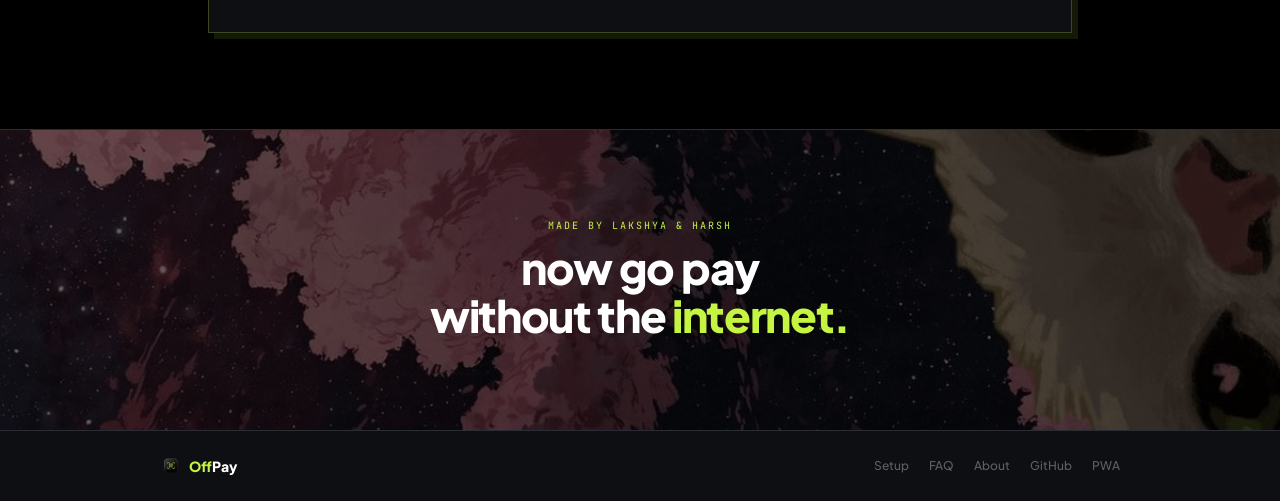
==== commit 81440977: "Setup guide" ====
--- a/website/index.html
+++ b/website/index.html
@@ -135,6 +135,15 @@
     .btn-outline:hover { box-shadow: 4px 4px 0 var(--border-s); transform: translate(-1px,-1px); }
     .btn-outline:active { box-shadow: none; transform: translate(3px,3px); }
 
+    .btn-setup {
+      background: transparent;
+      color: var(--lime);
+      border: 1px solid var(--lime);
+      box-shadow: 3px 3px 0 rgba(197, 245, 66, 0.15);
+    }
+    .btn-setup:hover { box-shadow: 4px 4px 0 rgba(197, 245, 66, 0.25); transform: translate(-1px,-1px); }
+    .btn-setup:active { box-shadow: none; transform: translate(3px,3px); }
+
     @media (max-width: 520px) {
       .btn { width: 100%; }
       .hero-btns { flex-direction: column; }
@@ -610,7 +619,9 @@
         Download APK
       </a>
 
-      <a href="https://offpay.vercel.app/" target="_blank" rel="noopener" class="btn btn-outline">Try PWA →</a>
+      <a href="setup.html" class="btn btn-setup">Setup Guide →</a>
+
+      <a href="https://offpay.vercel.app/" target="_blank" rel="noopener" class="btn btn-outline">Try PWA</a>
     </div>
   </div>
 </section>
@@ -869,6 +880,7 @@
           <svg width="14" height="14" viewBox="0 0 24 24" fill="none" stroke="currentColor" stroke-width="2.5" stroke-linecap="round" stroke-linejoin="round"><path d="M12 3v12m0 0l-4-4m4 4l4-4M5 21h14"/></svg>
           Download APK · Android 8+
         </a>
+        <a href="setup.html" class="btn btn-setup">Setup Guide</a>
         <a href="https://offpay.vercel.app/" target="_blank" rel="noopener" class="btn btn-outline">Open PWA</a>
       </div>
       <p class="dl-note">
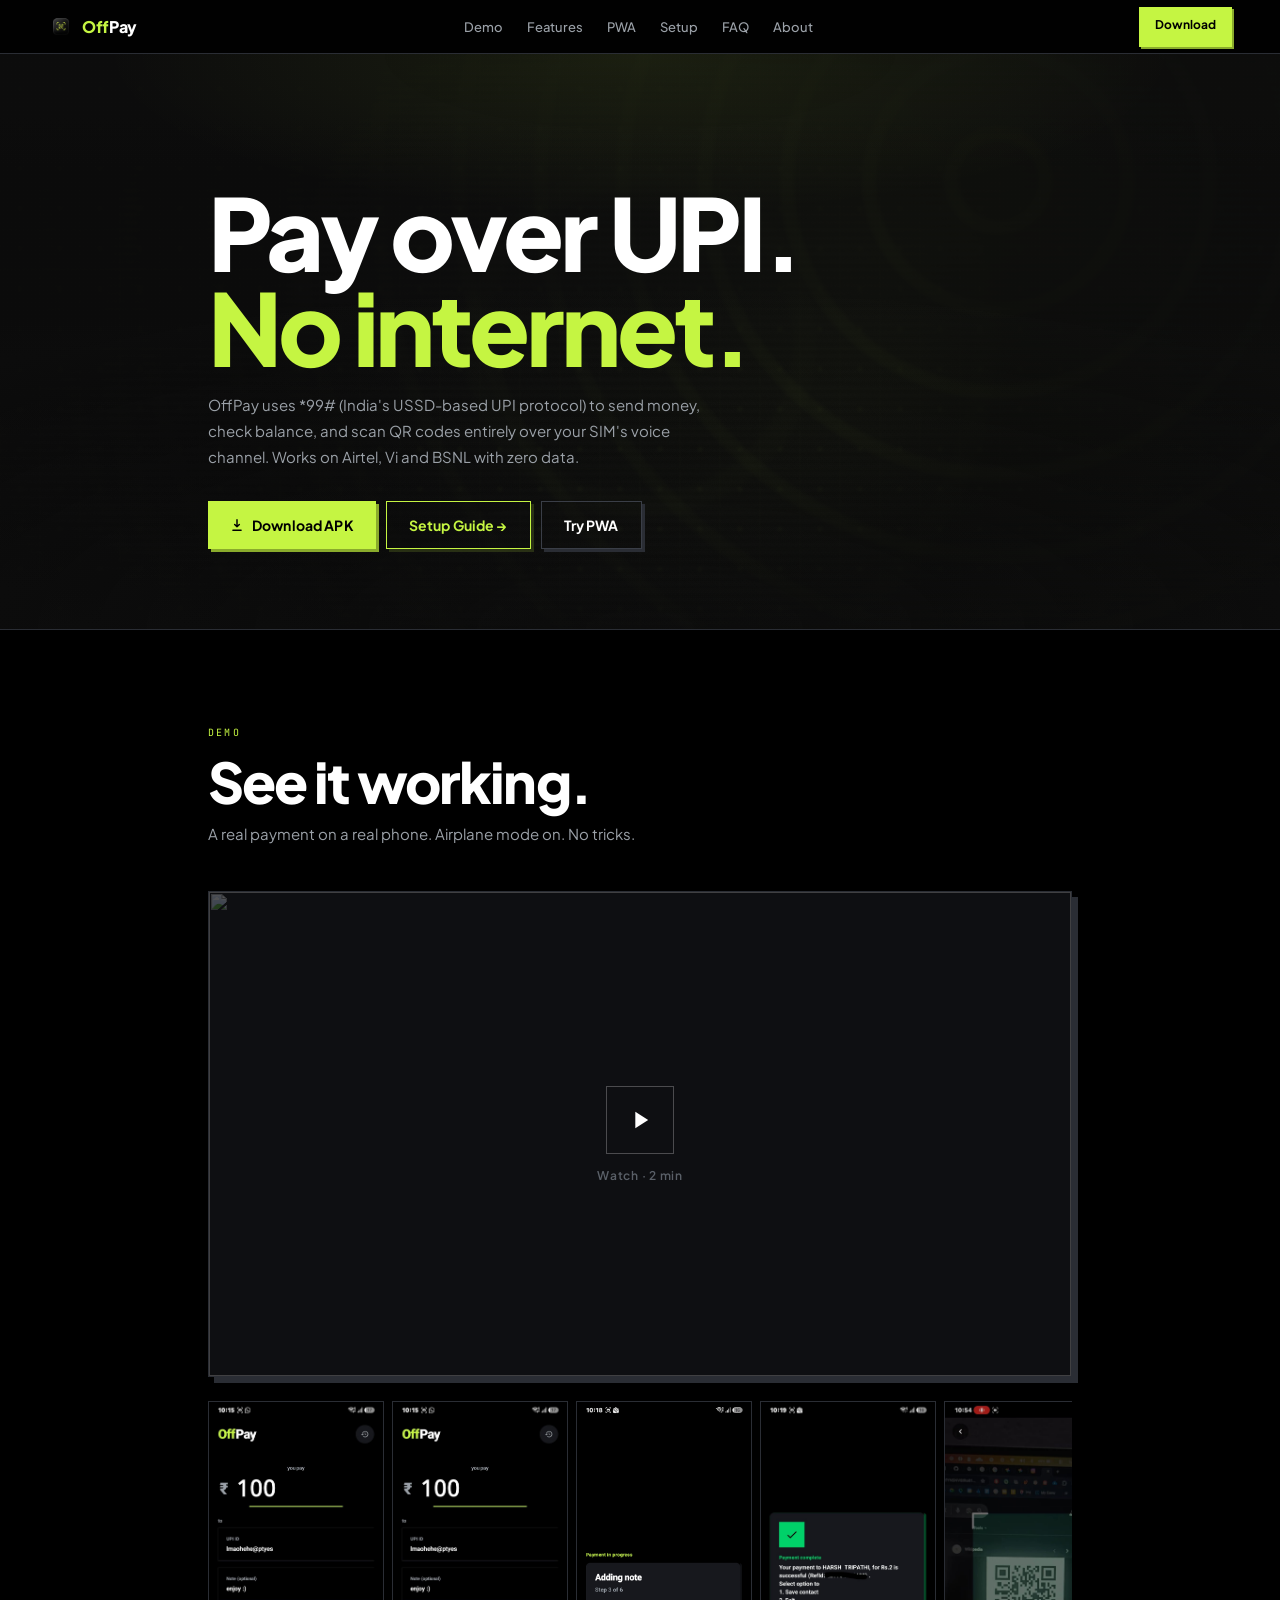
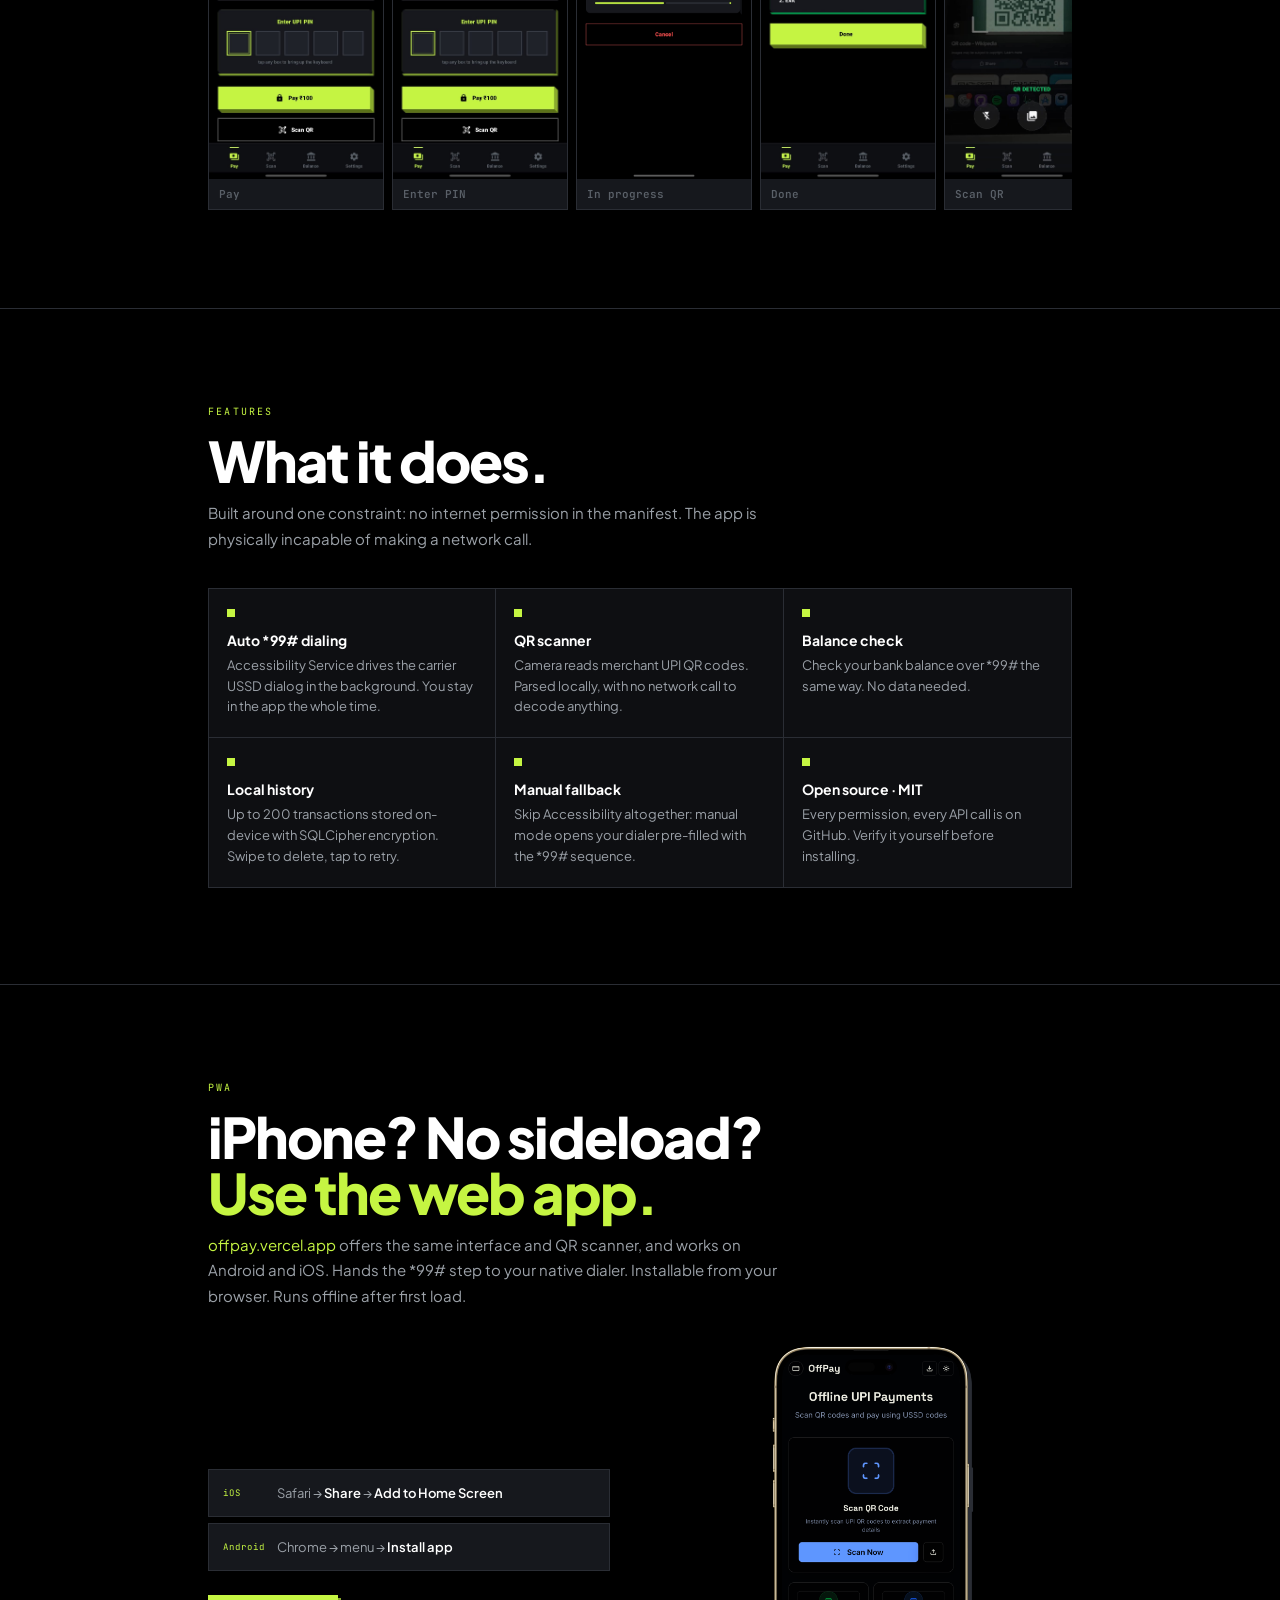
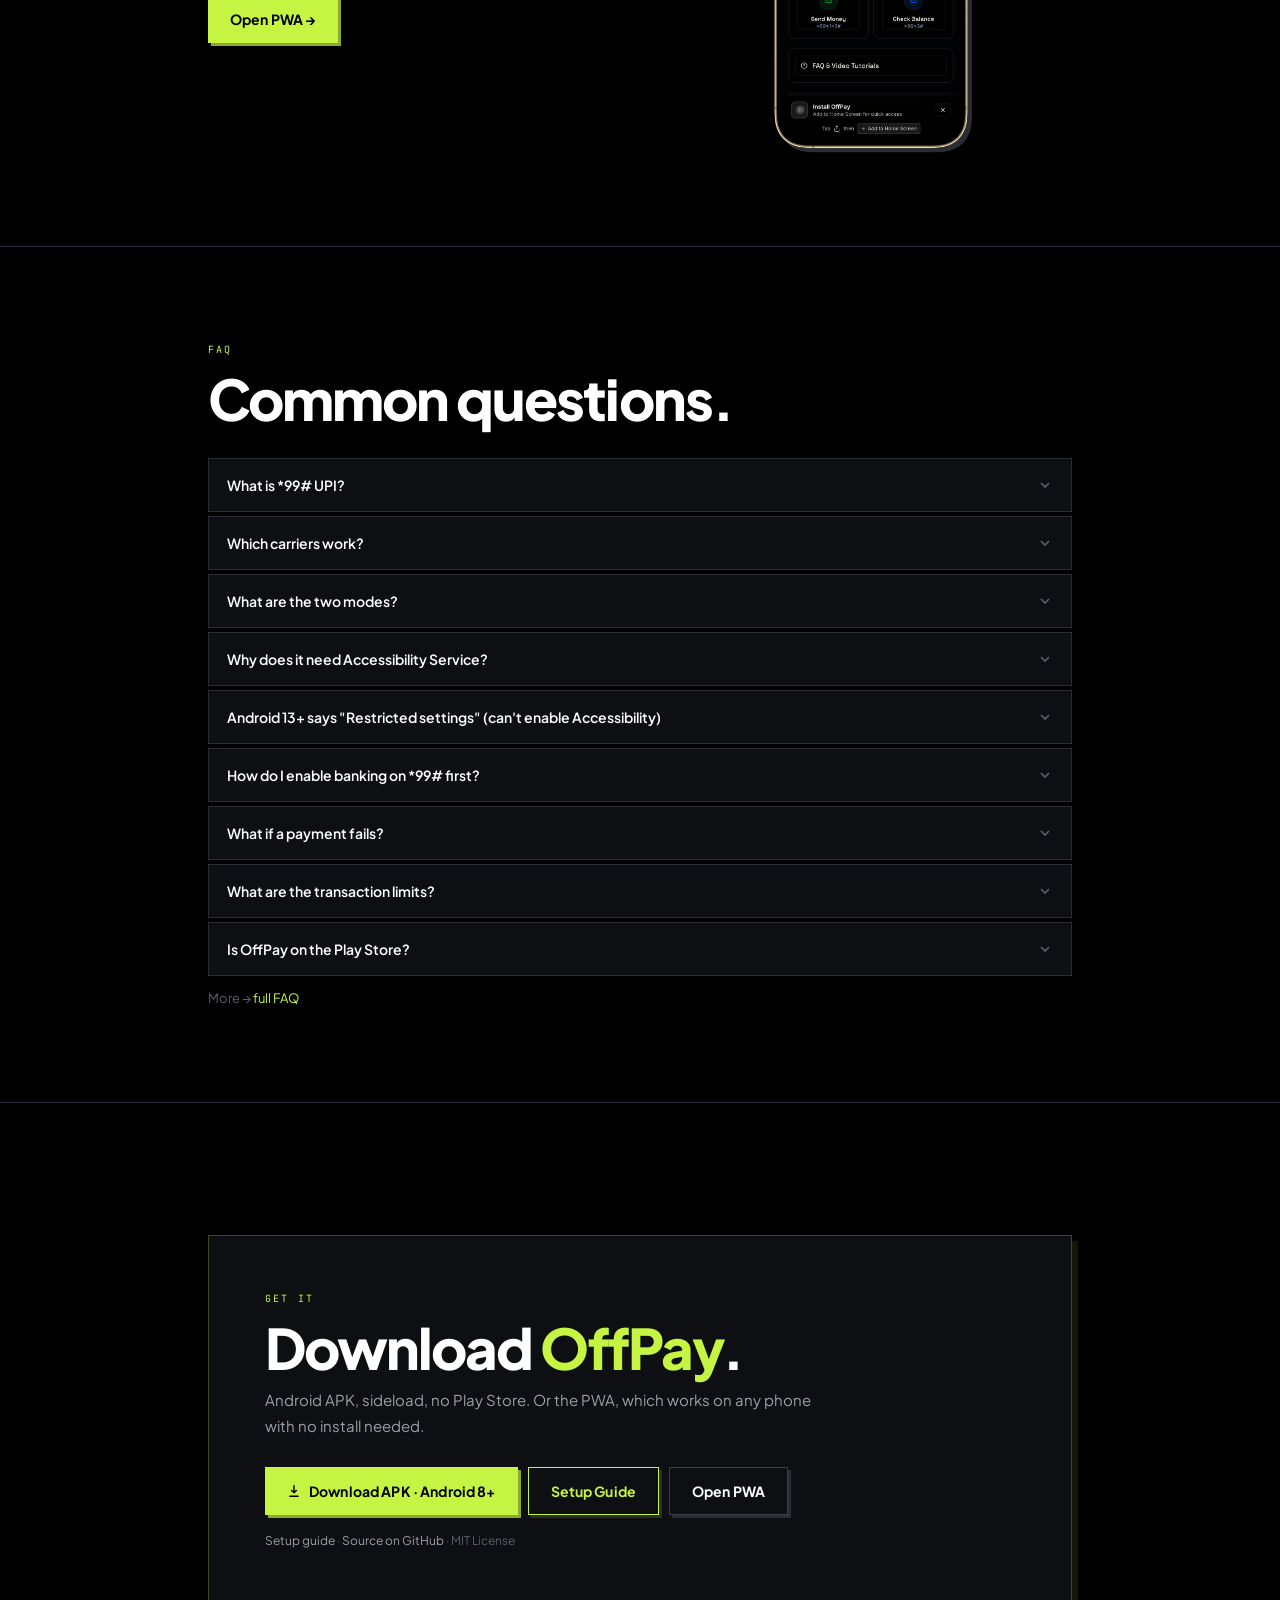
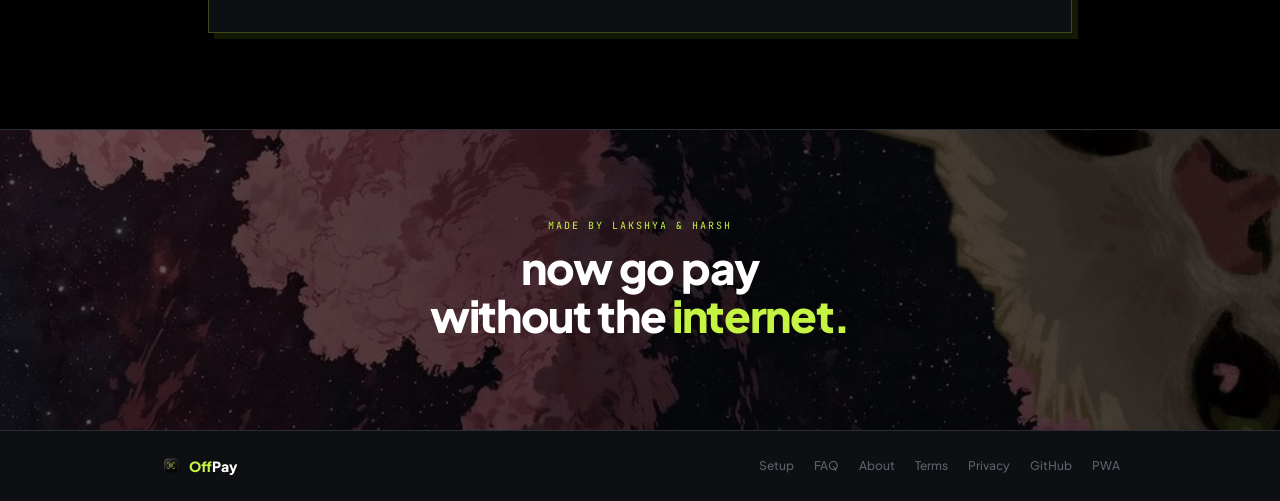
==== commit c9f94d59: "Privacy & Terms" ====
--- a/website/index.html
+++ b/website/index.html
@@ -913,6 +913,8 @@
       <a href="setup.html">Setup</a>
       <a href="faq.html">FAQ</a>
       <a href="about.html">About</a>
+      <a href="terms.html">Terms</a>
+      <a href="privacy.html">Privacy</a>
       <a href="https://github.com/Laksh-ya/OffPayApp" target="_blank" rel="noopener">GitHub</a>
       <a href="https://offpay.vercel.app/" target="_blank" rel="noopener">PWA</a>
     </div>
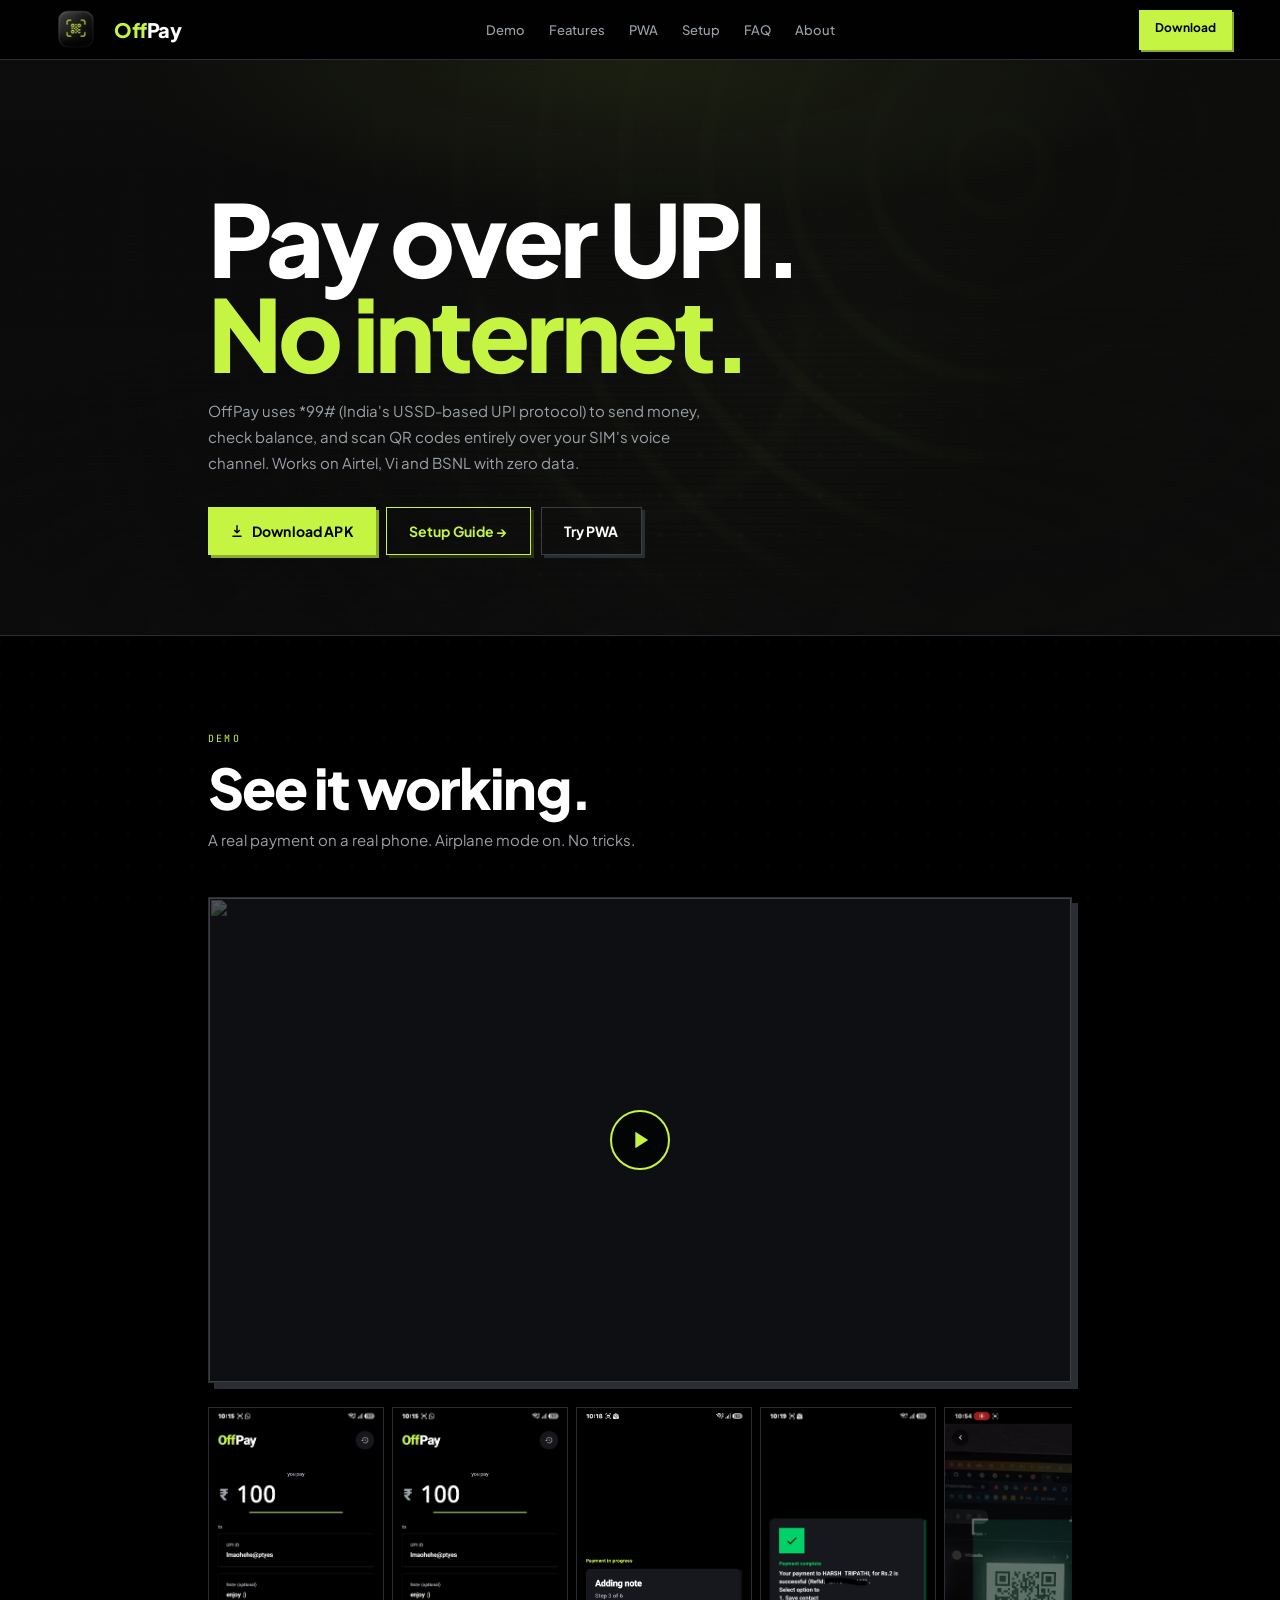
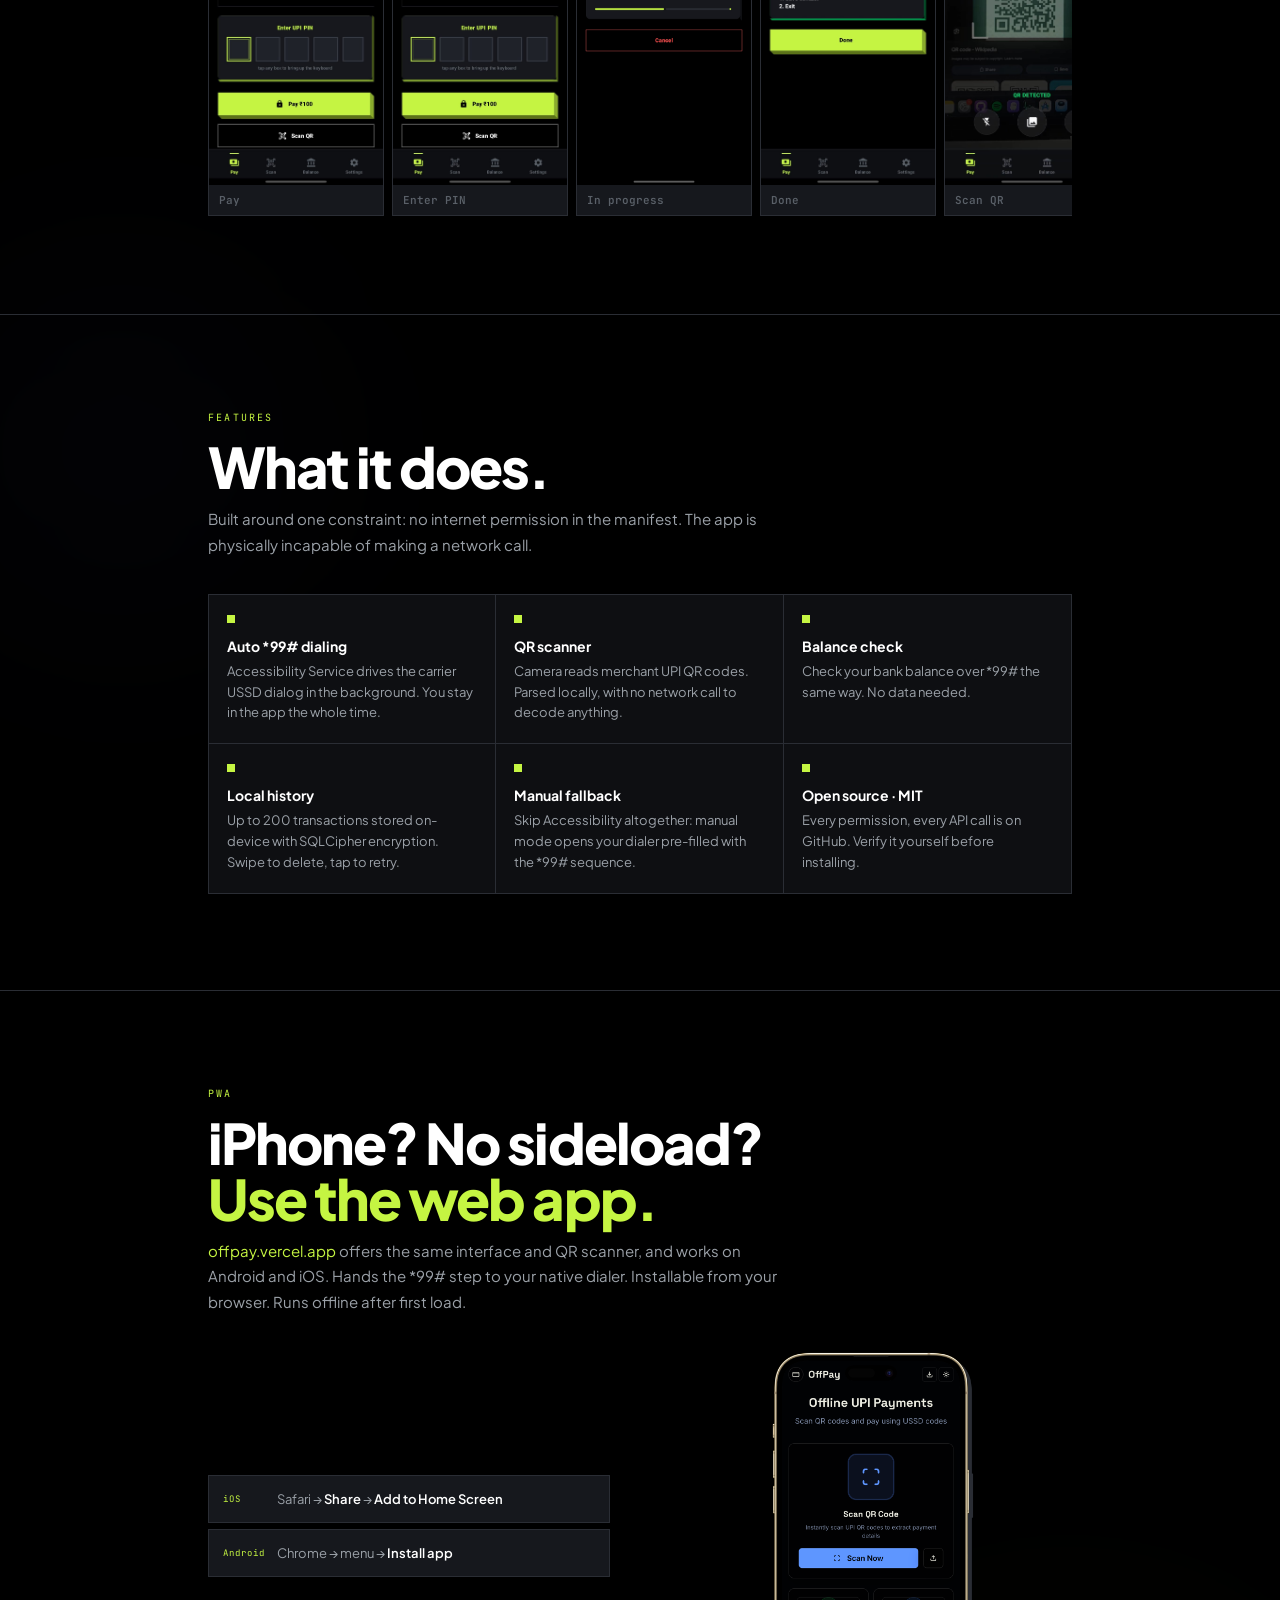
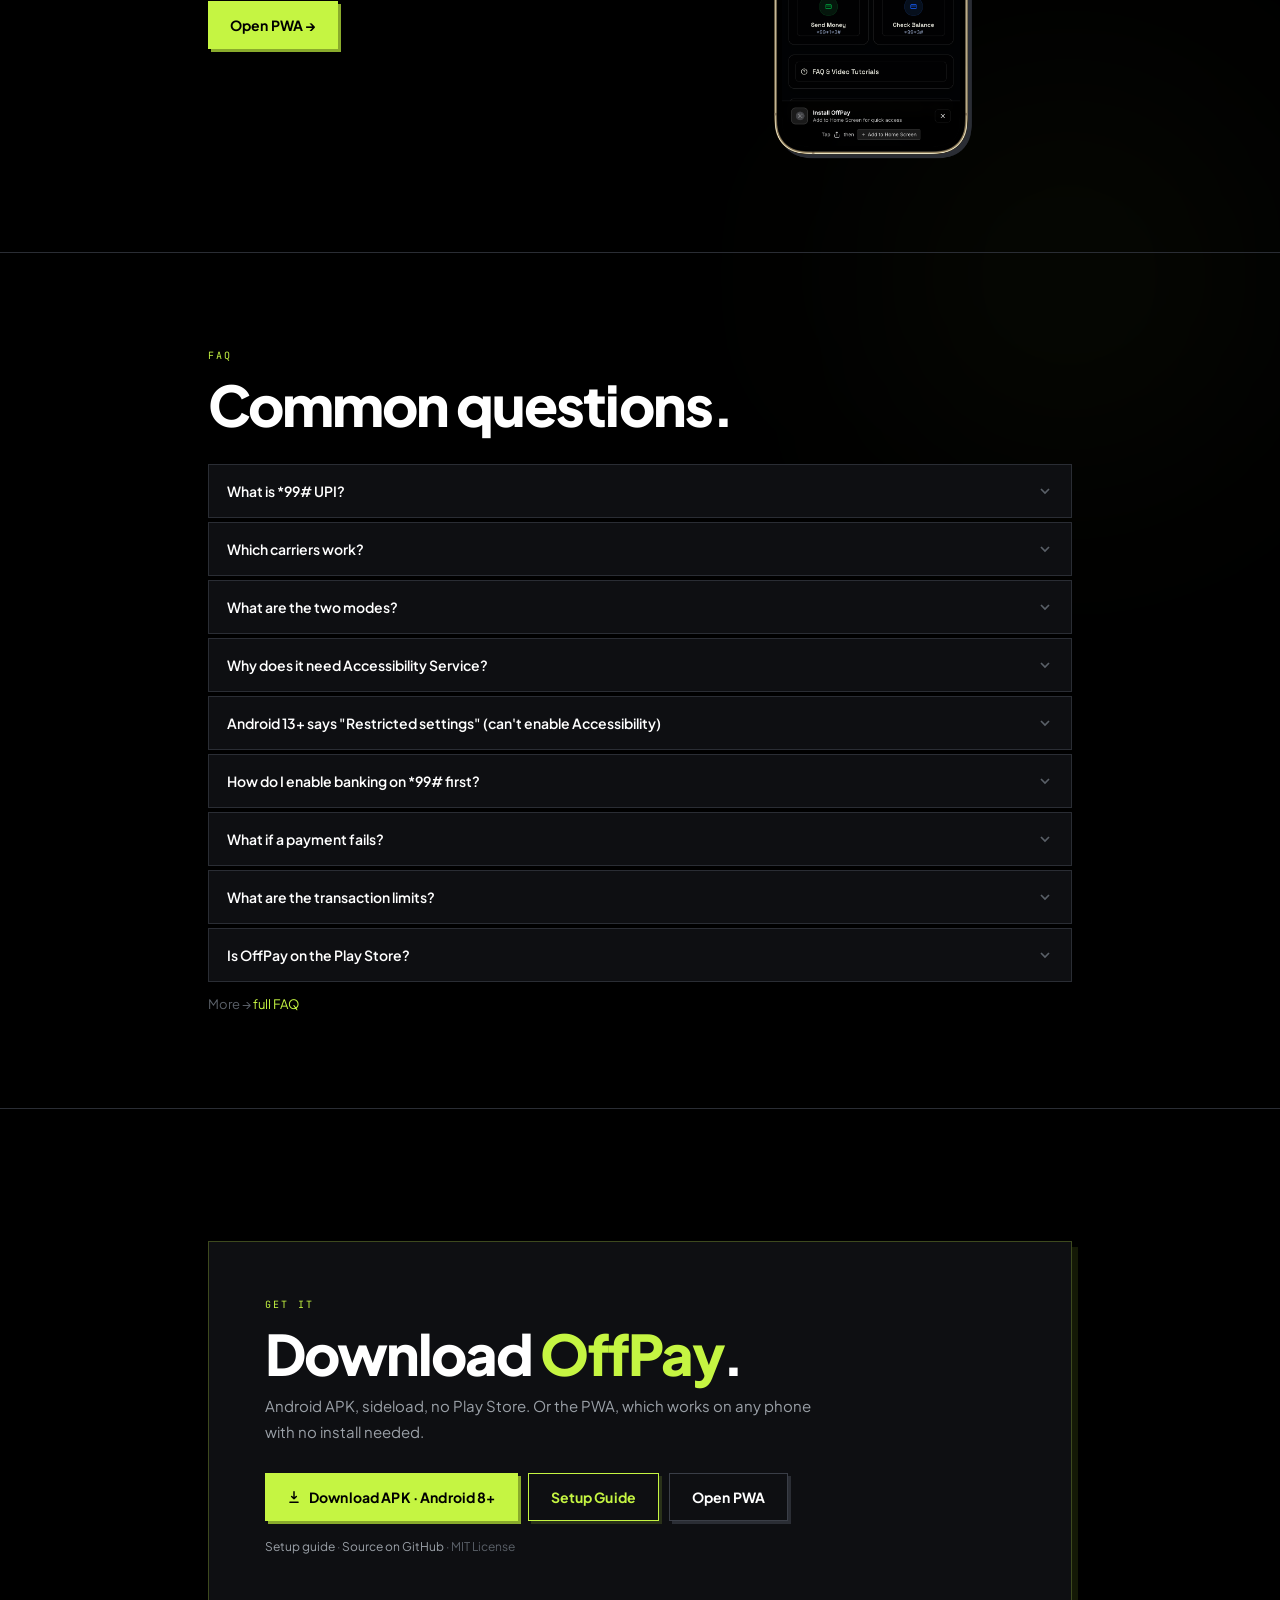
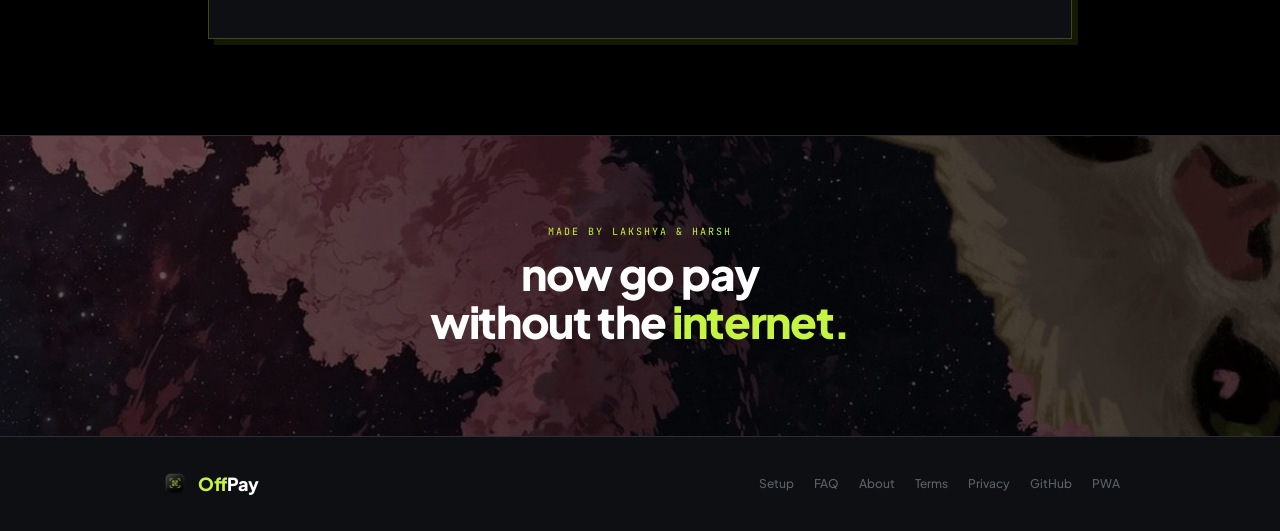
==== commit c2c6a008: "Logo FIx" ====
--- a/website/index.html
+++ b/website/index.html
@@ -39,14 +39,15 @@
 
     /* ─── reset ─── */
     *, *::before, *::after { box-sizing: border-box; margin: 0; padding: 0; }
-    html { scroll-behavior: smooth; }
-    html, body {
+    html { overflow-x: hidden; width: 100%; scroll-behavior: smooth; }
+    body {
       background: var(--black);
       color: var(--text-1);
       font-family: var(--sans);
       -webkit-font-smoothing: antialiased;
       overflow-x: hidden;
-      max-width: 100%;
+      width: 100%;
+      position: relative;
     }
     body::before {
       content: "";
@@ -154,8 +155,8 @@
     nav {
       position: sticky; top: 0; left: 0; right: 0; z-index: 200;
       display: flex; align-items: center; justify-content: space-between;
-      padding: 0 var(--pad); height: 54px;
-      height: calc(54px + env(safe-area-inset-top, 0px));
+      padding: 0 var(--pad); height: 60px;
+      height: calc(60px + env(safe-area-inset-top, 0px));
       padding-top: env(safe-area-inset-top, 0px);
       background: rgba(0,0,0,0.88);
       backdrop-filter: blur(20px);
@@ -163,10 +164,10 @@
       border-bottom: 1px solid var(--border);
     }
     .nav-brand {
-      display: flex; align-items: center; gap: 8px;
-      font-size: 16px; font-weight: 800; letter-spacing: -0.02em;
-    }
-    .nav-brand img { width: 26px; height: 26px; }
+      display: flex; align-items: center; gap: 10px;
+      font-size: 20px; font-weight: 800; letter-spacing: -0.02em;
+    }
+    .nav-brand img { width: 56px; height: 56px; }
     .nav-links {
       display: flex; gap: 24px; margin: 0 auto;
       font-size: 13px; font-weight: 500; color: var(--text-2);
@@ -179,7 +180,7 @@
       padding: 10px 16px;
       min-height: 40px;
       box-shadow: 2px 2px 0 var(--lime-dim);
-      transition: box-shadow 80ms, transform 80ms;
+      transition: box-shadow 80ms, transform 80ms, opacity 180ms ease;
       -webkit-tap-highlight-color: transparent;
       touch-action: manipulation;
     }
@@ -211,10 +212,10 @@
     }
     .mobile-menu {
       position: fixed;
-      top: calc(54px + env(safe-area-inset-top, 0px));
+      top: calc(60px + env(safe-area-inset-top, 0px));
       left: 0;
       width: 100%;
-      height: calc(100vh - (54px + env(safe-area-inset-top, 0px)));
+      height: calc(100vh - (60px + env(safe-area-inset-top, 0px)));
       background: rgba(13,13,13,0.98);
       backdrop-filter: blur(20px);
       -webkit-backdrop-filter: blur(20px);
@@ -252,6 +253,25 @@
       .menu-toggle.active .bar:nth-child(1) { transform: translateY(6px) rotate(45deg); }
       .menu-toggle.active .bar:nth-child(2) { opacity: 0; }
       .menu-toggle.active .bar:nth-child(3) { transform: translateY(-6px) rotate(-45deg); }
+      .nav-dl {
+        font-size: 11px;
+        padding: 8px 12px;
+        min-height: 34px;
+      }
+      body.menu-open .nav-dl {
+        opacity: 0;
+        pointer-events: none;
+      }
+      .foot-in {
+        flex-direction: column;
+        align-items: center;
+        text-align: center;
+        gap: 20px;
+      }
+      .foot-links {
+        justify-content: center;
+        gap: 16px 20px;
+      }
     }
 
     /* ─── Hero ─── */
@@ -355,13 +375,19 @@
     }
     .play-ring {
       position: relative;
-      width: 68px; height: 68px;
-      border: 1.5px solid rgba(255,255,255,0.25);
+      width: 60px; height: 60px;
+      border-radius: 50%;
+      background: rgba(0,0,0,0.76);
+      border: 2px solid var(--lime);
       display: flex; align-items: center; justify-content: center;
-      color: var(--text-1); transition: border-color 140ms, color 140ms;
-    }
-    .video-facade:hover .play-ring { border-color: var(--lime); color: var(--lime); }
-    .play-label { position: relative; margin-top: 14px; font-size: 12px; font-weight: 600; color: var(--text-3); letter-spacing: 0.06em; }
+      color: var(--lime);
+      transition: transform 150ms ease, background-color 150ms ease, color 150ms ease;
+    }
+    .video-facade:hover .play-ring {
+      transform: scale(1.1);
+      background: var(--lime);
+      color: var(--black);
+    }
 
     /* ─── Screenshots strip ─── */
     .shots {
@@ -521,10 +547,10 @@
     .cat-line { font-size: clamp(22px, 4.5vw, 44px); font-weight: 800; letter-spacing: -0.03em; color: var(--text-1); line-height: 1.08; }
 
     /* ─── Footer ─── */
-    footer { background: var(--surface); border-top: 1px solid var(--border); padding: 24px var(--pad); }
-    .foot-in { max-width: var(--max); margin: 0 auto; display: flex; flex-wrap: wrap; align-items: center; justify-content: space-between; gap: 14px; }
-    .foot-brand { display: flex; align-items: center; gap: 7px; font-size: 14px; font-weight: 800; letter-spacing: -0.02em; }
-    .foot-brand img { width: 22px; height: 22px; }
+    footer { background: var(--surface); border-top: 1px solid var(--border); padding: 32px var(--pad); }
+    .foot-in { max-width: var(--max); margin: 0 auto; display: flex; flex-wrap: wrap; align-items: center; justify-content: space-between; gap: 20px; }
+    .foot-brand { display: flex; align-items: center; gap: 8px; font-size: 18px; font-weight: 800; letter-spacing: -0.02em; }
+    .foot-brand img { width: 30px; height: 30px; }
     .foot-links { display: flex; flex-wrap: wrap; gap: 20px; font-size: 12px; color: var(--text-3); font-weight: 500; }
     .foot-links a:hover { color: var(--text-1); }
 
@@ -642,7 +668,6 @@
         <div class="play-ring">
           <svg width="28" height="28" viewBox="0 0 24 24" fill="currentColor"><path d="M8 5v14l11-7z"/></svg>
         </div>
-        <span class="play-label">Watch · 2 min</span>
       </div>
     </div>
 
@@ -950,12 +975,19 @@
     menuToggle.addEventListener('click', () => {
       menuToggle.classList.toggle('active');
       mobileMenu.classList.toggle('active');
-      document.body.style.overflow = mobileMenu.classList.contains('active') ? 'hidden' : '';
+      const isActive = mobileMenu.classList.contains('active');
+      document.body.style.overflow = isActive ? 'hidden' : '';
+      if (isActive) {
+        document.body.classList.add('menu-open');
+      } else {
+        document.body.classList.remove('menu-open');
+      }
     });
     mobileMenu.querySelectorAll('a').forEach(link => {
       link.addEventListener('click', () => {
         menuToggle.classList.remove('active');
         mobileMenu.classList.remove('active');
+        document.body.classList.remove('menu-open');
         document.body.style.overflow = '';
       });
     });
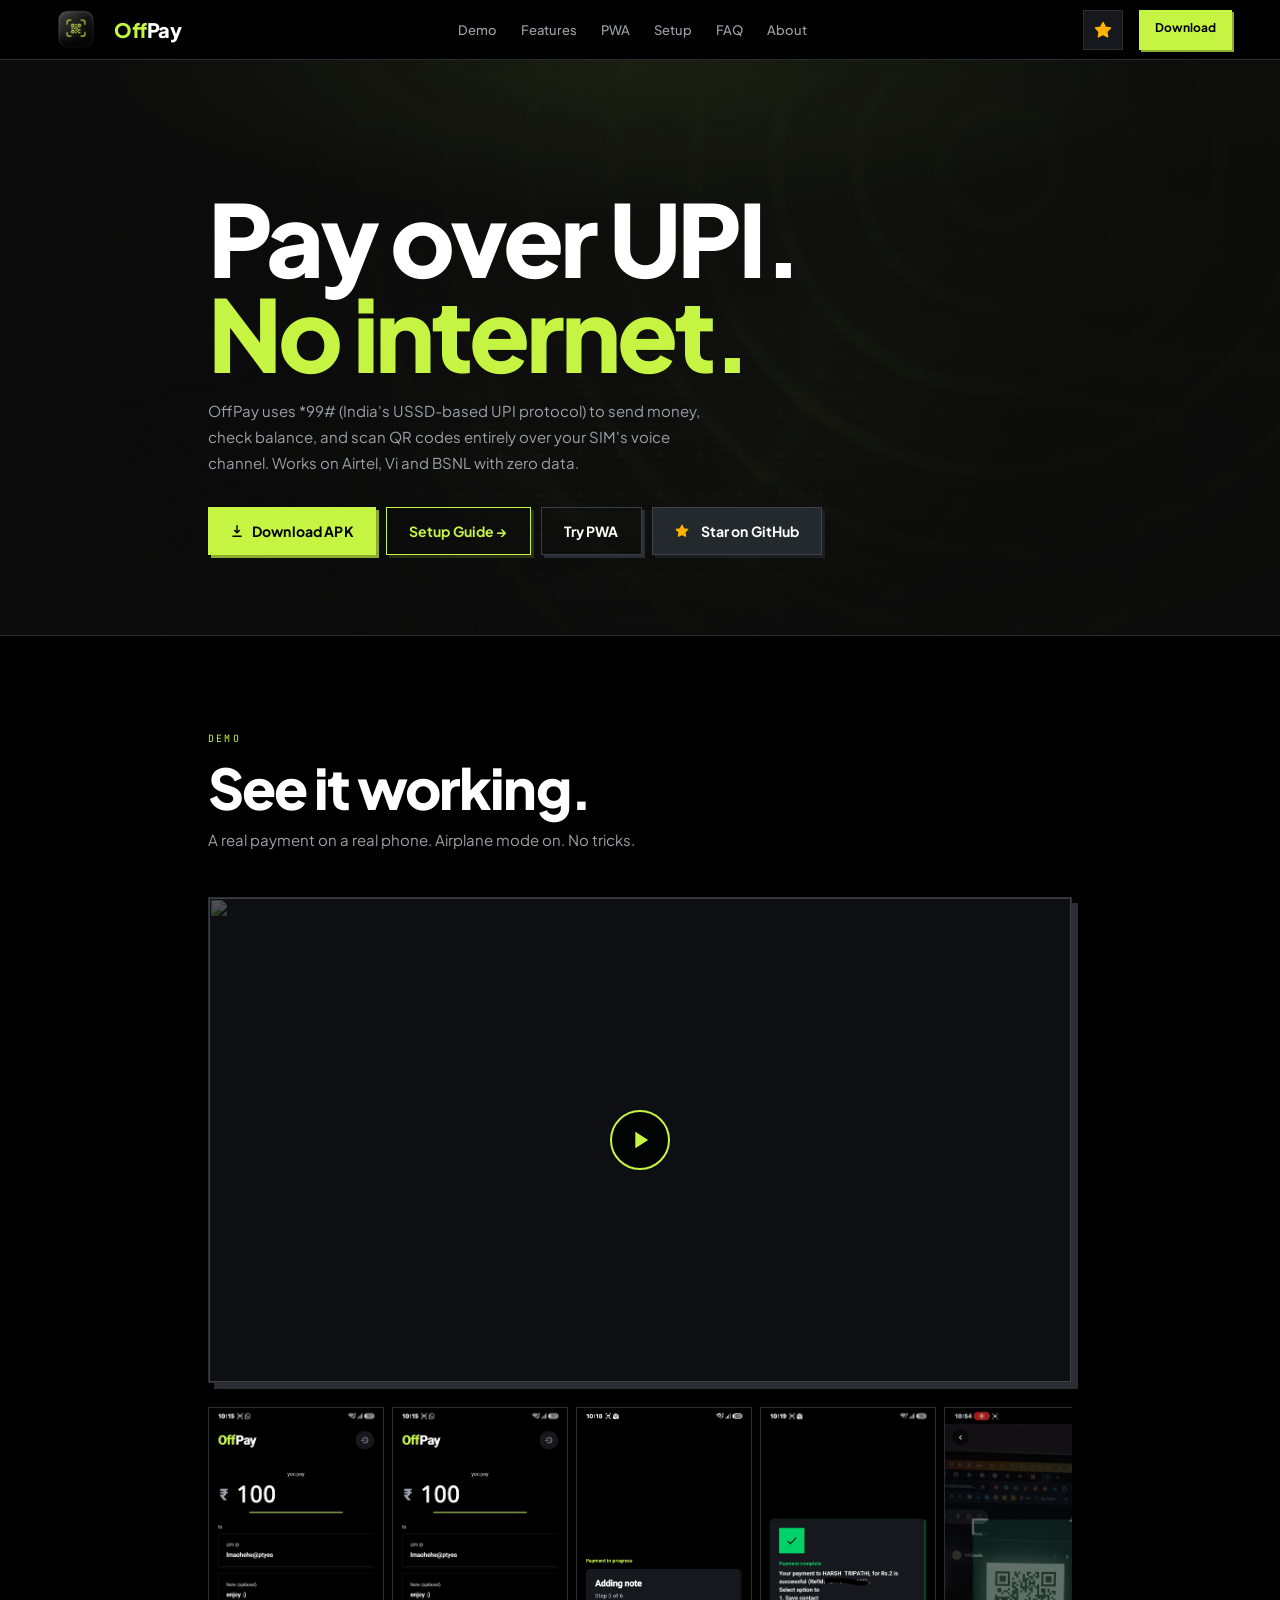
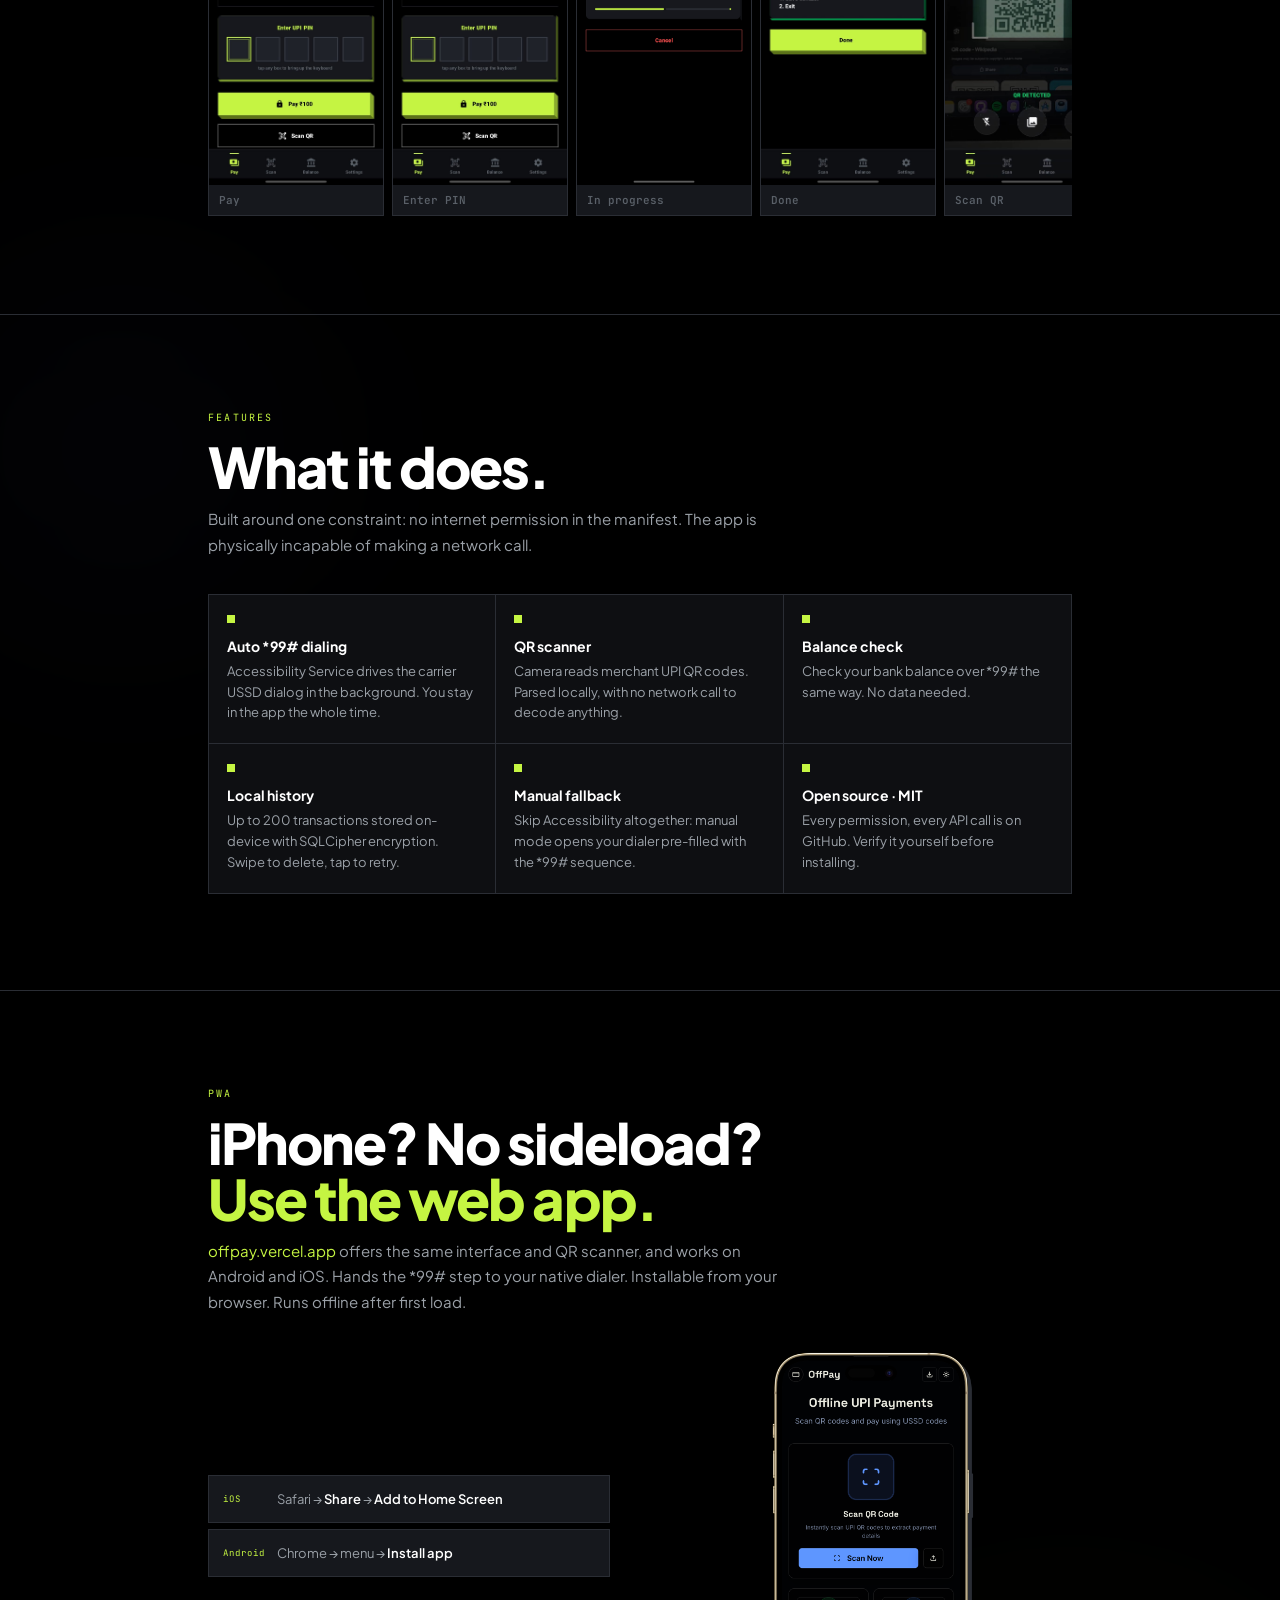
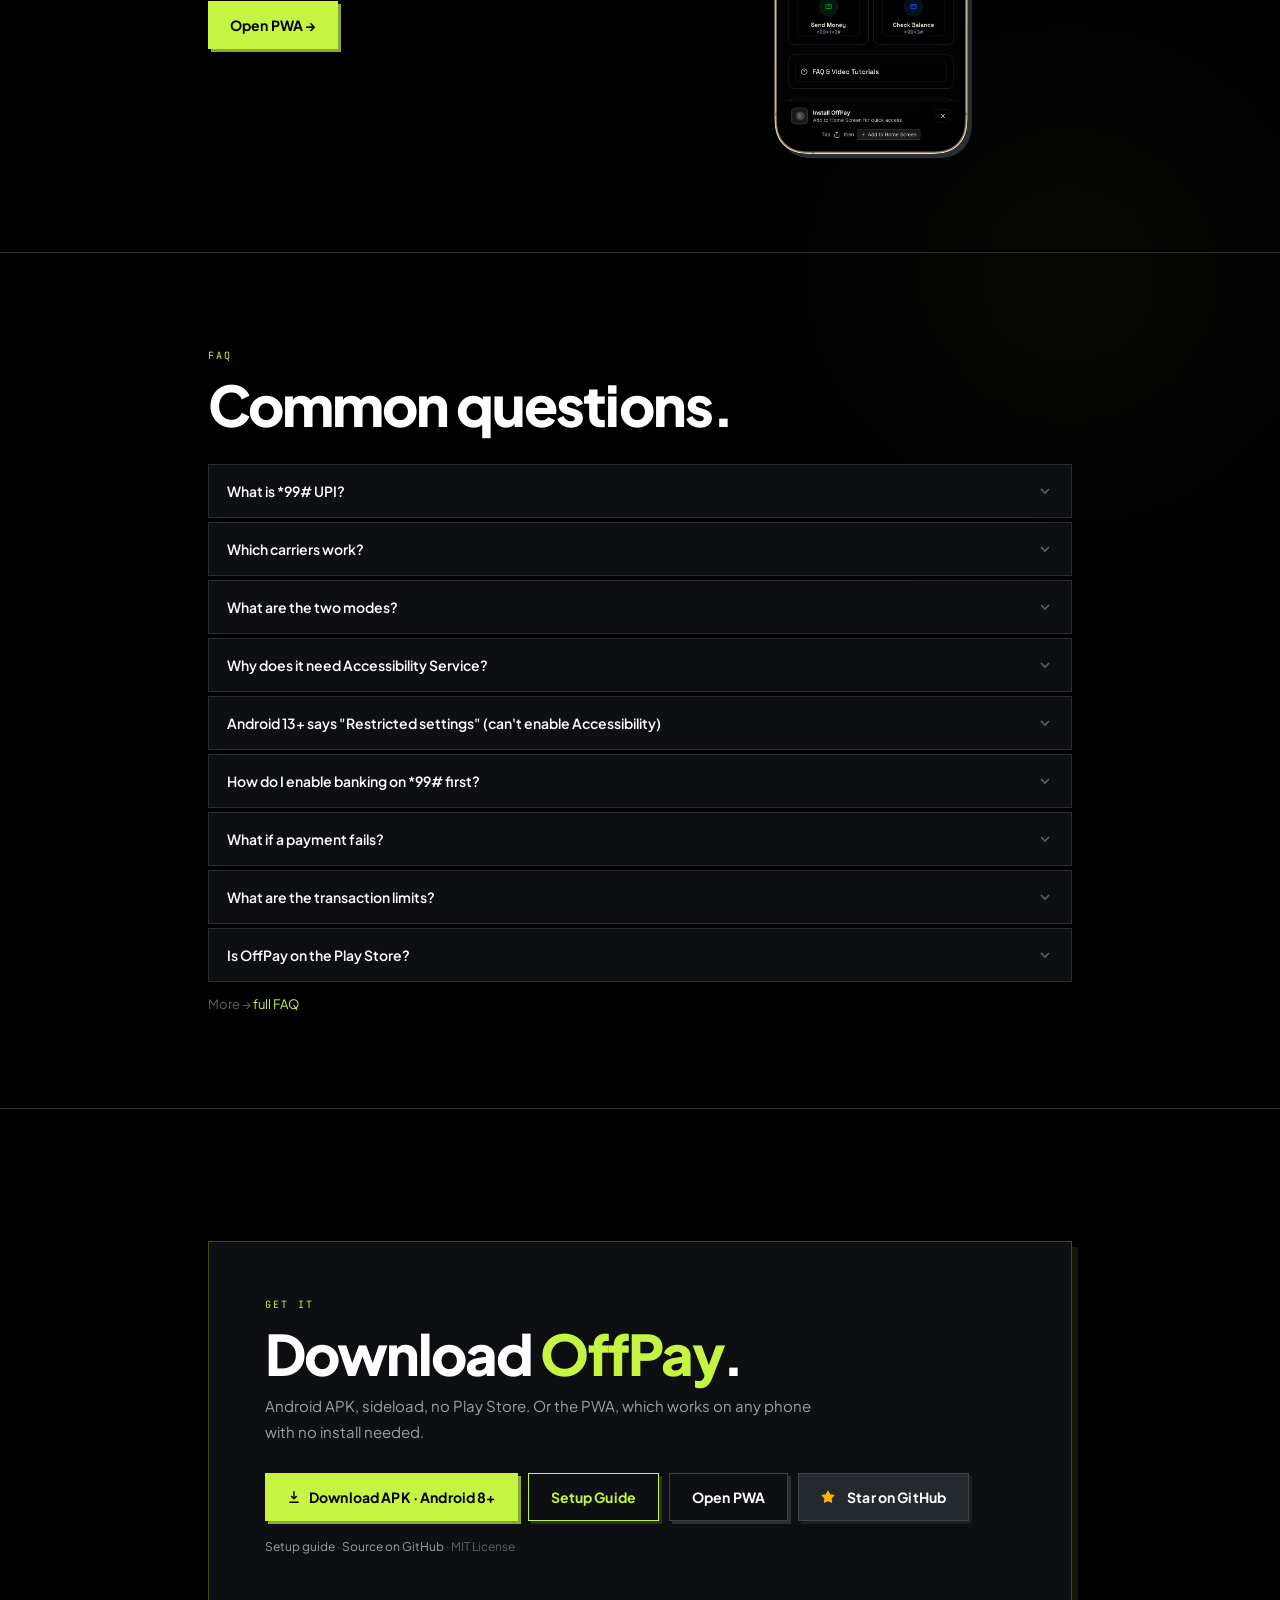
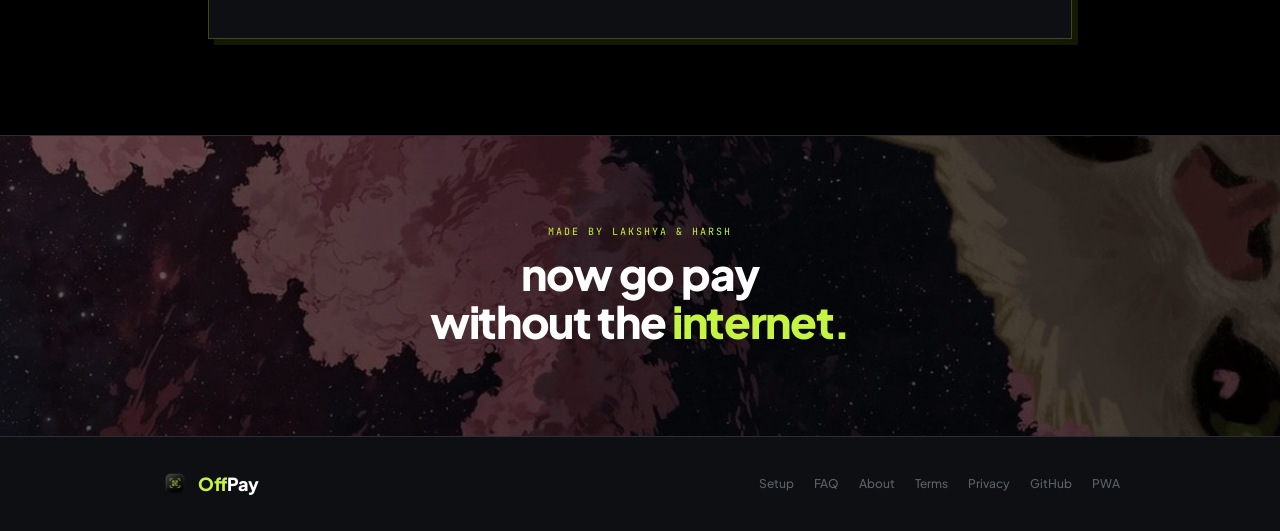
==== commit fde7ac2e: "Button Addition" ====
--- a/website/index.html
+++ b/website/index.html
@@ -145,6 +145,15 @@
     .btn-setup:hover { box-shadow: 4px 4px 0 rgba(197, 245, 66, 0.25); transform: translate(-1px,-1px); }
     .btn-setup:active { box-shadow: none; transform: translate(3px,3px); }
 
+    .btn-git {
+      background: #24292e;
+      color: #ffffff;
+      border: 1px solid #3f4448;
+      box-shadow: 3px 3px 0 #1b1f23;
+    }
+    .btn-git:hover { box-shadow: 4px 4px 0 #1b1f23; transform: translate(-1px,-1px); }
+    .btn-git:active { box-shadow: none; transform: translate(3px,3px); }
+
     @media (max-width: 520px) {
       .btn { width: 100%; }
       .hero-btns { flex-direction: column; }
@@ -186,6 +195,29 @@
     }
     .nav-dl:hover { box-shadow: 3px 3px 0 var(--lime-dim); transform: translate(-1px,-1px); }
     .nav-dl:active { box-shadow: none; transform: translate(2px,2px); }
+
+    .nav-star {
+      display: flex;
+      align-items: center;
+      justify-content: center;
+      width: 40px;
+      height: 40px;
+      border: 1px solid var(--border);
+      background: var(--surface-hi);
+      transition: border-color 150ms, background-color 150ms, transform 80ms;
+      -webkit-tap-highlight-color: transparent;
+      touch-action: manipulation;
+    }
+    .nav-star:hover {
+      border-color: #ffb300;
+      background: rgba(255,179,0,0.08);
+      transform: translate(-1px, -1px);
+      box-shadow: 2px 2px 0 rgba(255,179,0,0.2);
+    }
+    .nav-star:active {
+      transform: translate(1px, 1px);
+      box-shadow: none;
+    }
     
     .nav-right {
       display: flex;
@@ -611,6 +643,9 @@
     <a href="about.html">About</a>
   </div>
   <div class="nav-right">
+    <a href="https://github.com/laksh-ya/offpayapp" target="_blank" rel="noopener" class="nav-star" aria-label="Star on GitHub">
+      <svg width="18" height="18" viewBox="0 0 24 24" fill="none" stroke="currentColor" stroke-width="2" stroke-linecap="round" stroke-linejoin="round" style="color: #ffb300;"><polygon points="12 2 15.09 8.26 22 9.27 17 14.14 18.18 21.02 12 17.77 5.82 21.02 7 14.14 2 9.27 8.91 8.26 12 2" fill="currentColor"/></svg>
+    </a>
     <a href="#download" class="nav-dl">Download</a>
     <button class="menu-toggle" id="menu-toggle" aria-label="Toggle Menu">
       <span class="bar"></span>
@@ -648,6 +683,11 @@
       <a href="setup.html" class="btn btn-setup">Setup Guide →</a>
 
       <a href="https://offpay.vercel.app/" target="_blank" rel="noopener" class="btn btn-outline">Try PWA</a>
+
+      <a href="https://github.com/laksh-ya/offpayapp" target="_blank" rel="noopener" class="btn btn-git">
+        <svg width="14" height="14" viewBox="0 0 24 24" fill="none" stroke="currentColor" stroke-width="2" stroke-linecap="round" stroke-linejoin="round" style="margin-right: 4px; color: #ffb300;"><polygon points="12 2 15.09 8.26 22 9.27 17 14.14 18.18 21.02 12 17.77 5.82 21.02 7 14.14 2 9.27 8.91 8.26 12 2" fill="currentColor"/></svg>
+        Star on GitHub
+      </a>
     </div>
   </div>
 </section>
@@ -907,6 +947,10 @@
         </a>
         <a href="setup.html" class="btn btn-setup">Setup Guide</a>
         <a href="https://offpay.vercel.app/" target="_blank" rel="noopener" class="btn btn-outline">Open PWA</a>
+        <a href="https://github.com/laksh-ya/offpayapp" target="_blank" rel="noopener" class="btn btn-git">
+          <svg width="14" height="14" viewBox="0 0 24 24" fill="none" stroke="currentColor" stroke-width="2" stroke-linecap="round" stroke-linejoin="round" style="margin-right: 4px; color: #ffb300;"><polygon points="12 2 15.09 8.26 22 9.27 17 14.14 18.18 21.02 12 17.77 5.82 21.02 7 14.14 2 9.27 8.91 8.26 12 2" fill="currentColor"/></svg>
+          Star on GitHub
+        </a>
       </div>
       <p class="dl-note">
         <a href="setup.html">Setup guide</a> ·
